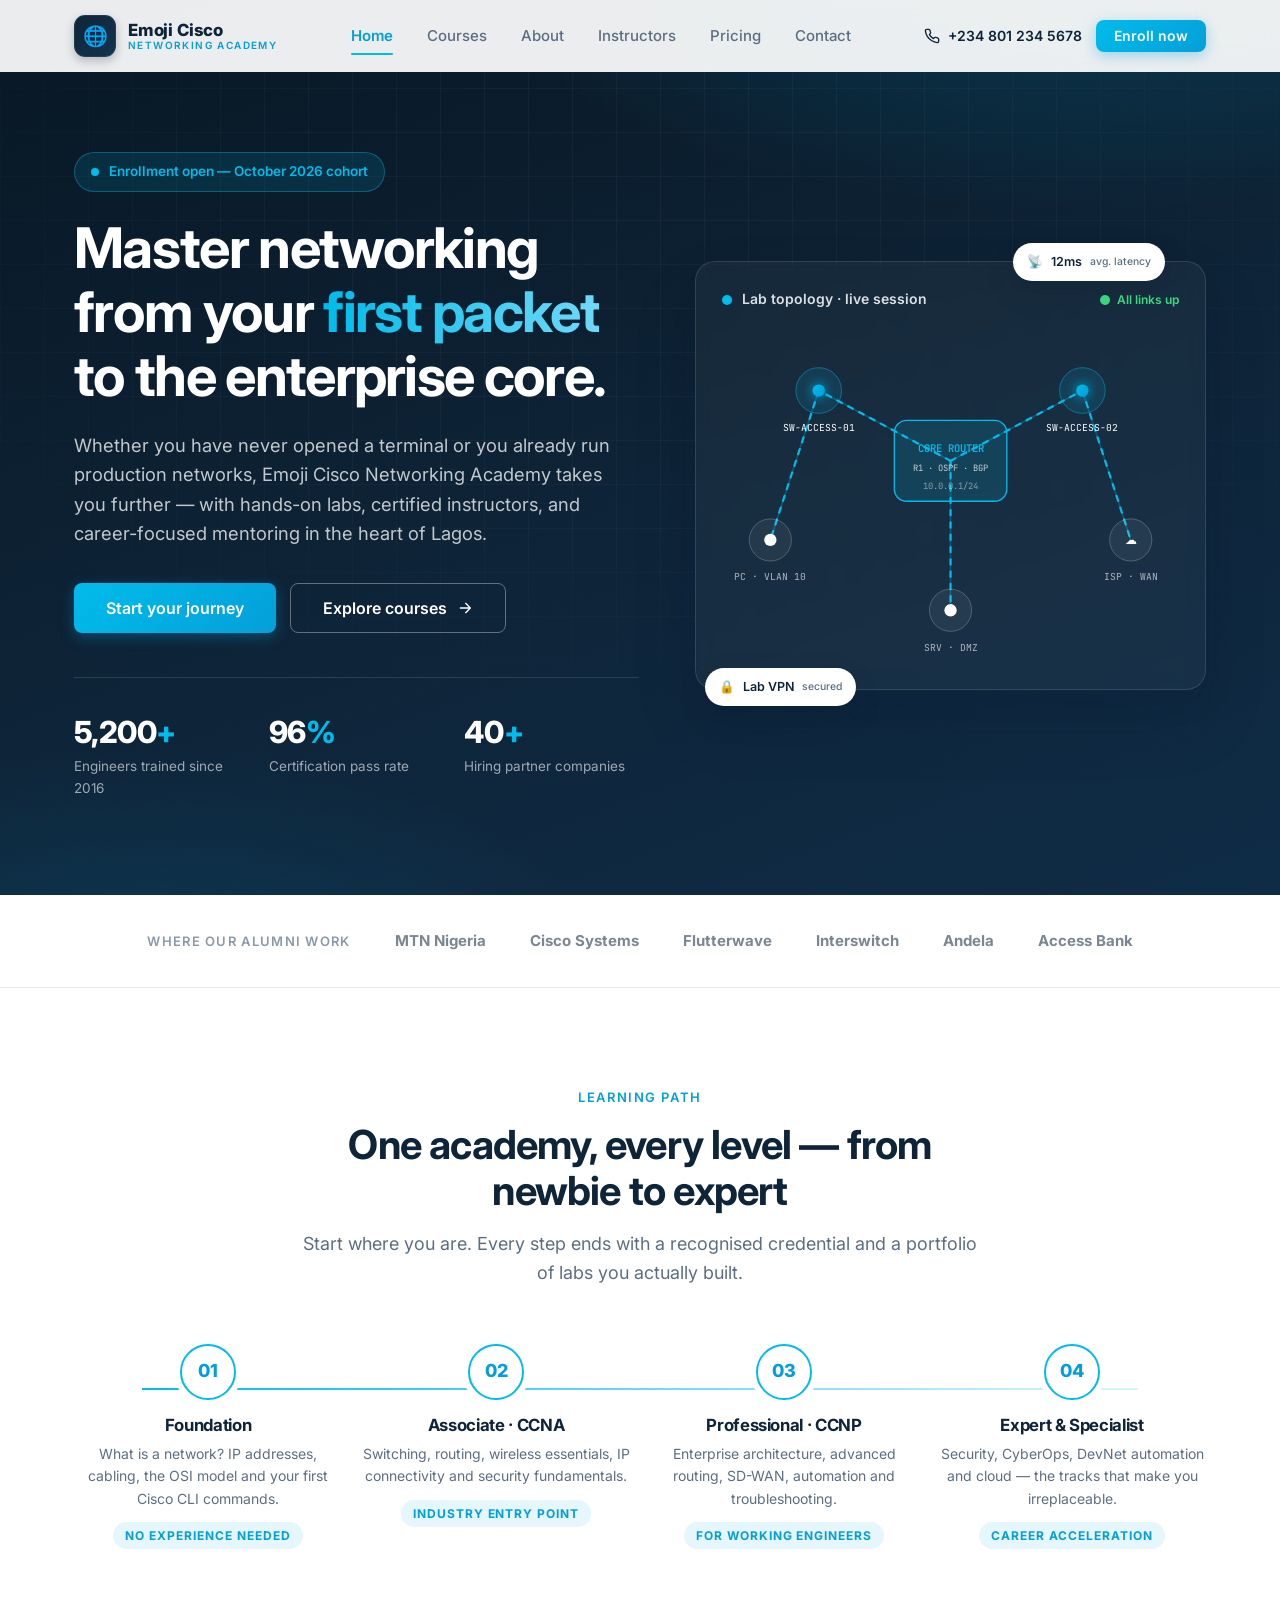
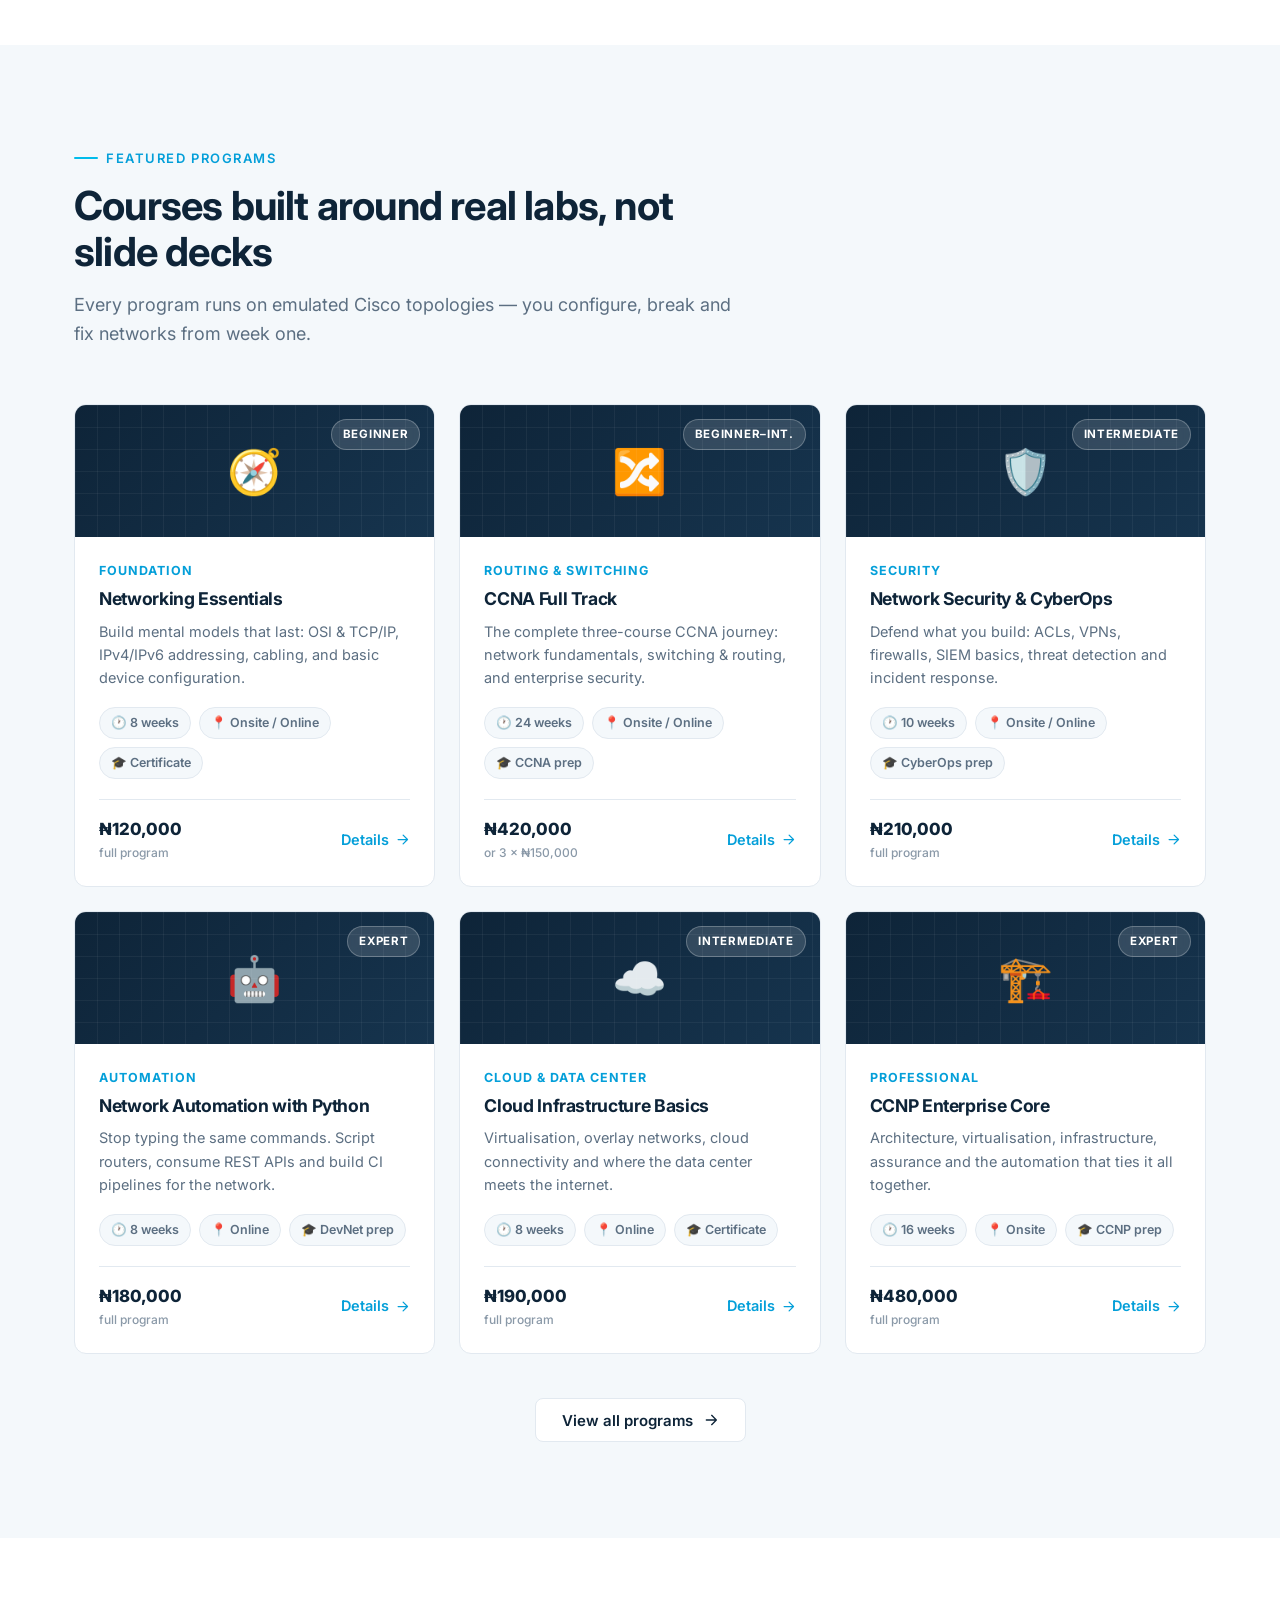
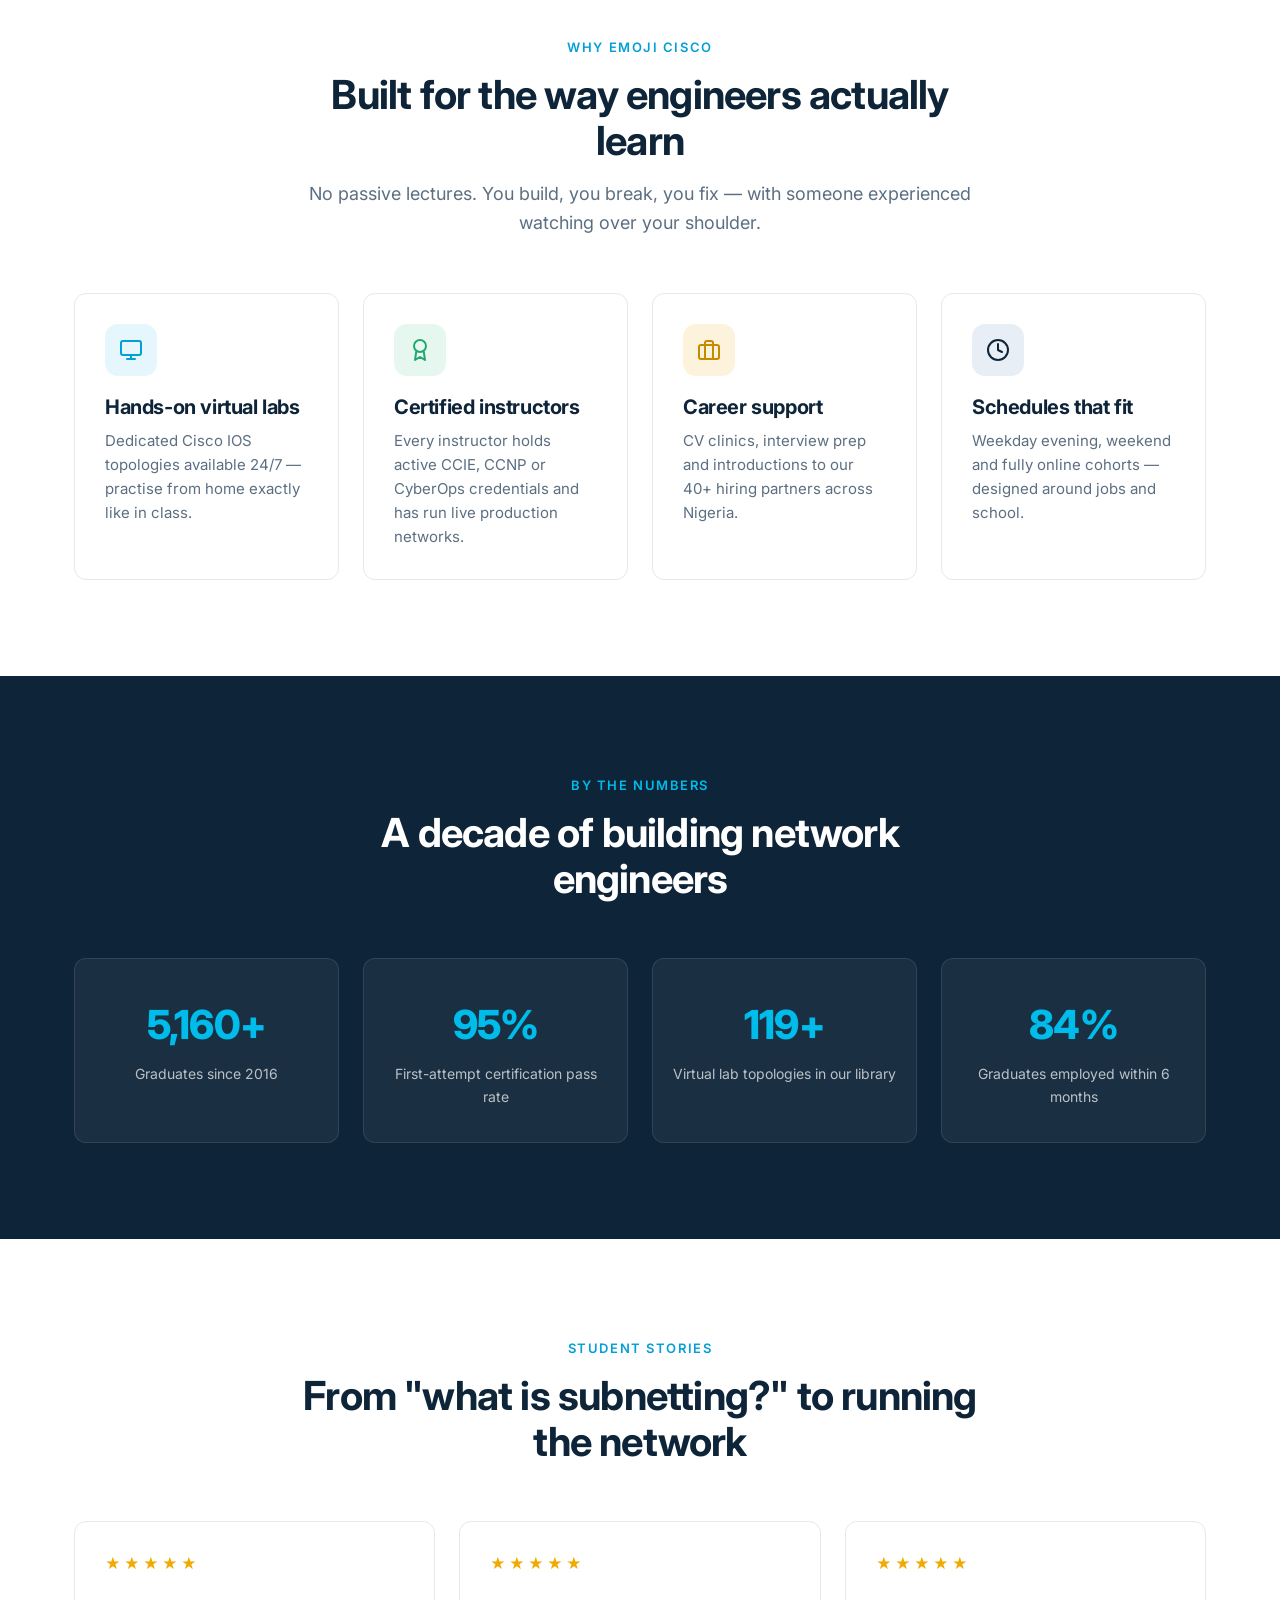
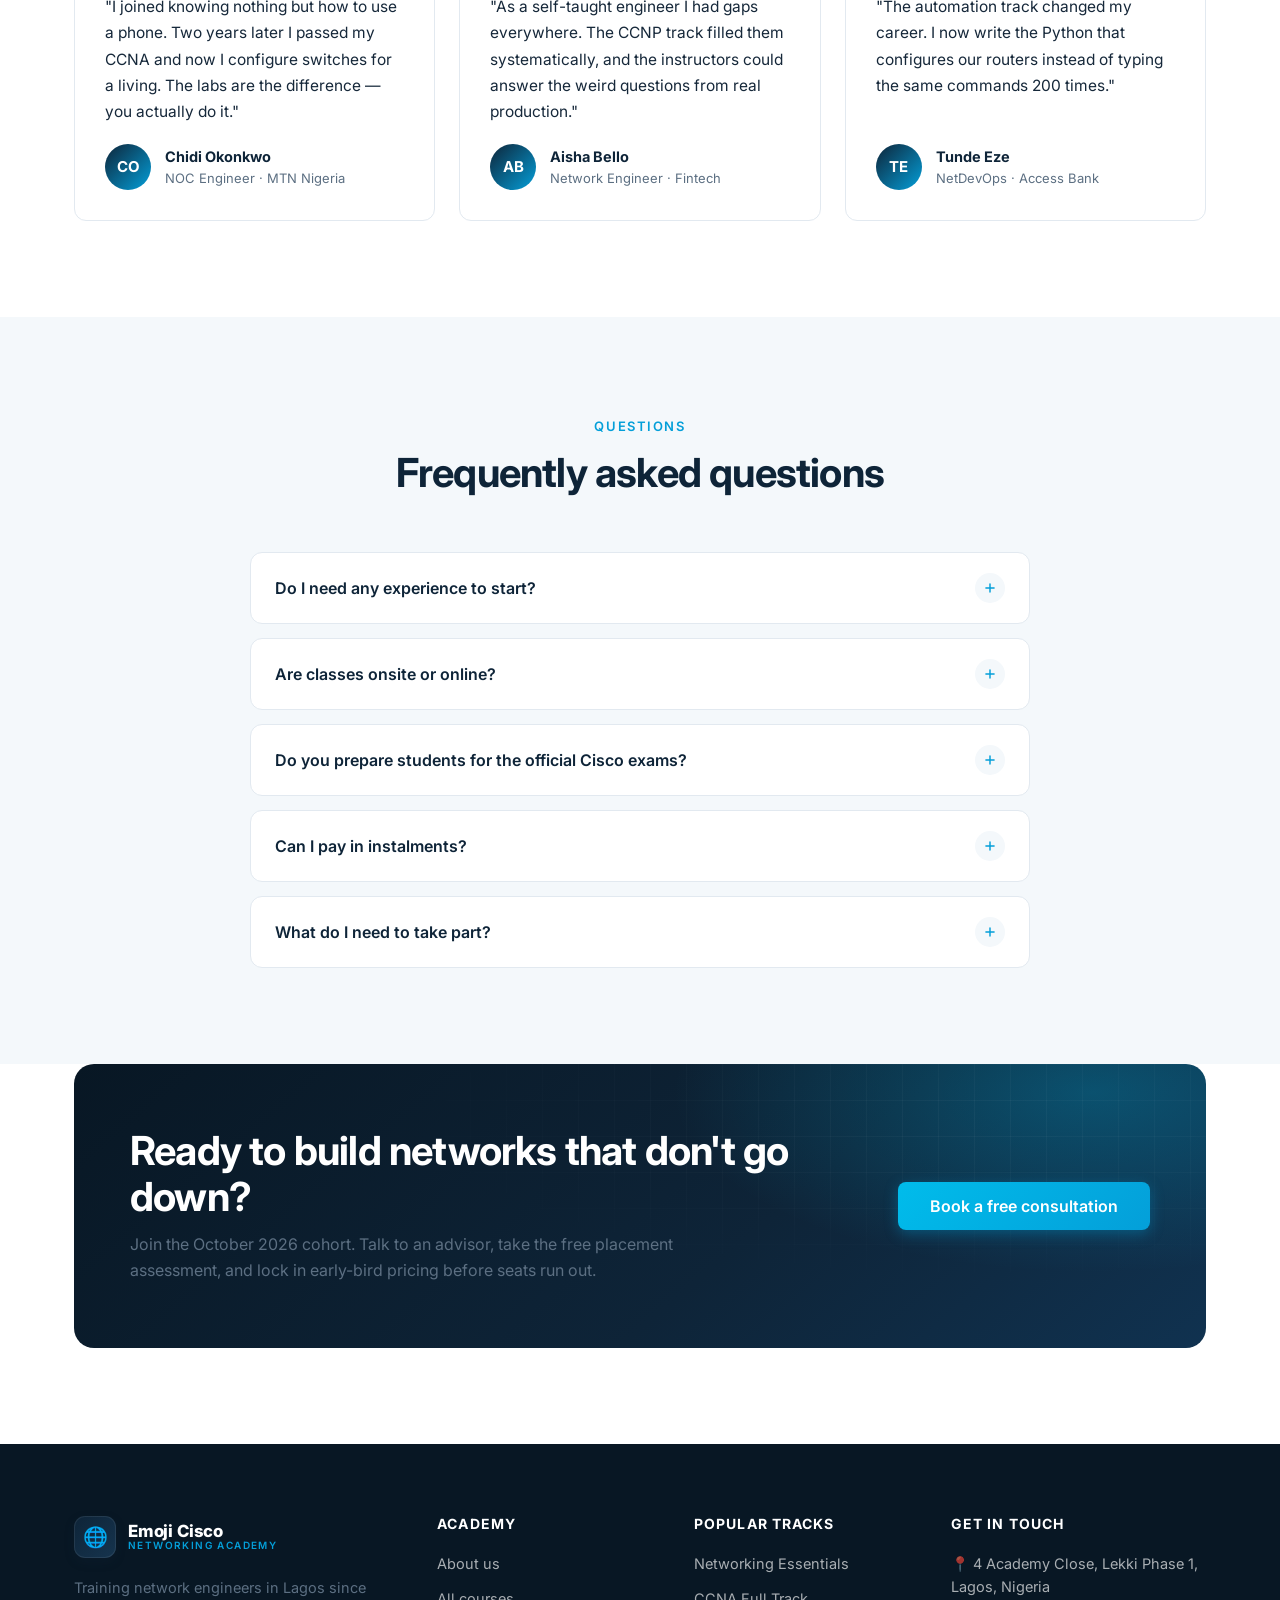
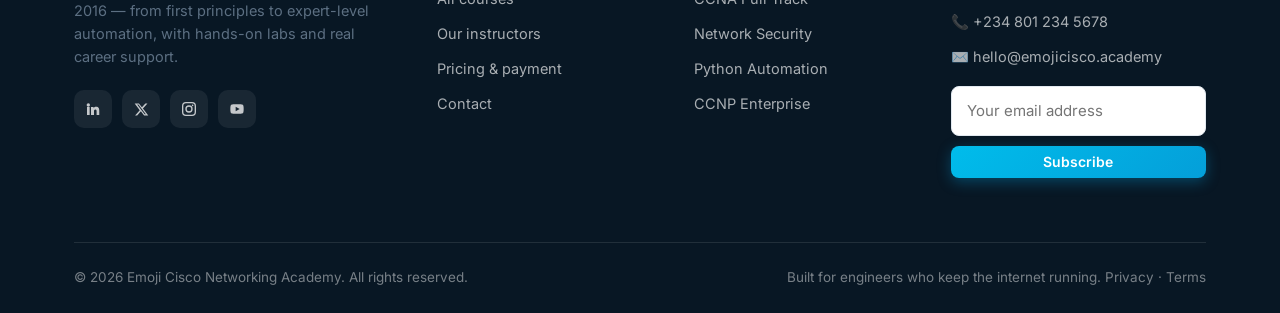
==== index.html @ be3f70d3 "Build Emoji Cisco Networking Academy website Six-page static site (HTML/CSS/vanilla JS, no build ste" ====
<!DOCTYPE html>
<html lang="en">
<head>
  <meta charset="UTF-8" />
  <meta name="viewport" content="width=device-width, initial-scale=1.0" />
  <title>Emoji Cisco Networking Academy — From Your First Packet to the Enterprise Core</title>
  <meta name="description" content="Emoji Cisco Networking Academy in Lagos trains complete beginners and working engineers in networking, security and automation — CCNA, CCNP, CyberOps and network automation with hands-on labs." />
  <link rel="preconnect" href="https://fonts.googleapis.com" />
  <link rel="preconnect" href="https://fonts.gstatic.com" crossorigin />
  <link href="https://fonts.googleapis.com/css2?family=Inter:wght@400;500;600;700;800&family=JetBrains+Mono:wght@500;600&display=swap" rel="stylesheet" />
  <link rel="stylesheet" href="css/styles.css" />
  <link rel="icon" href="data:image/svg+xml,%3Csvg xmlns='http://www.w3.org/2000/svg' viewBox='0 0 100 100'%3E%3Crect width='100' height='100' rx='22' fill='%230e2438'/%3E%3Ctext x='50' y='68' font-size='52' text-anchor='middle'%3E%F0%9F%8C%90%3C/text%3E%3C/svg%3E" />
</head>
<body>
  <a class="skip-link" href="#main">Skip to content</a>

  <!-- ===================== HEADER ===================== -->
  <header class="header">
    <div class="container header__inner">
      <a class="logo" href="index.html" aria-label="Emoji Cisco Networking Academy — home">
        <span class="logo__mark" aria-hidden="true">🌐</span>
        <span class="logo__text">Emoji Cisco <small>Networking Academy</small></span>
      </a>
      <nav class="nav" aria-label="Primary">
        <a class="nav__link" href="index.html">Home</a>
        <a class="nav__link" href="courses.html">Courses</a>
        <a class="nav__link" href="about.html">About</a>
        <a class="nav__link" href="instructors.html">Instructors</a>
        <a class="nav__link" href="pricing.html">Pricing</a>
        <a class="nav__link" href="contact.html">Contact</a>
      </nav>
      <div class="header__actions">
        <a class="header__phone" href="tel:+2348012345678">
          <svg width="16" height="16" viewBox="0 0 24 24" fill="none" stroke="currentColor" stroke-width="2" stroke-linecap="round" stroke-linejoin="round" aria-hidden="true"><path d="M22 16.9v3a2 2 0 01-2.2 2 19.8 19.8 0 01-8.6-3.1 19.5 19.5 0 01-6-6A19.8 19.8 0 012.1 4.2 2 2 0 014.1 2h3a2 2 0 012 1.7c.1 1 .4 2 .7 2.9a2 2 0 01-.5 2.1L8.1 9.9a16 16 0 006 6l1.2-1.2a2 2 0 012.1-.5c.9.3 1.9.6 2.9.7a2 2 0 011.7 2z"/></svg>
          +234 801 234 5678
        </a>
        <a class="btn btn--primary btn--sm" href="contact.html">Enroll now</a>
        <button class="burger" aria-label="Toggle navigation menu" aria-expanded="false">
          <span></span><span></span><span></span>
        </button>
      </div>
    </div>
  </header>
  <nav class="mobile-nav" aria-label="Mobile">
    <a class="nav__link" href="index.html">Home</a>
    <a class="nav__link" href="courses.html">Courses</a>
    <a class="nav__link" href="about.html">About</a>
    <a class="nav__link" href="instructors.html">Instructors</a>
    <a class="nav__link" href="pricing.html">Pricing</a>
    <a class="nav__link" href="contact.html">Contact</a>
    <a class="btn btn--primary btn--block" href="contact.html">Enroll now</a>
  </nav>

  <main id="main">
    <!-- ===================== HERO ===================== -->
    <section class="hero">
      <div class="container hero__grid">
        <div>
          <span class="hero__badge"><span class="pulse" aria-hidden="true"></span> Enrollment open — October 2026 cohort</span>
          <h1>Master networking from your <span class="grad">first packet</span> to the enterprise core.</h1>
          <p class="hero__sub">
            Whether you have never opened a terminal or you already run production networks,
            Emoji Cisco Networking Academy takes you further — with hands-on labs, certified
            instructors, and career-focused mentoring in the heart of Lagos.
          </p>
          <div class="hero__cta">
            <a class="btn btn--primary btn--lg" href="contact.html">Start your journey</a>
            <a class="btn btn--ghost-light btn--lg" href="courses.html">
              Explore courses
              <svg width="16" height="16" viewBox="0 0 24 24" fill="none" stroke="currentColor" stroke-width="2" stroke-linecap="round" stroke-linejoin="round" aria-hidden="true"><path d="M5 12h14M13 5l7 7-7 7"/></svg>
            </a>
          </div>
          <div class="hero__stats">
            <div class="hero__stat">
              <div class="num"><span data-count="5200">0</span><span class="suffix">+</span></div>
              <div class="label">Engineers trained since 2016</div>
            </div>
            <div class="hero__stat">
              <div class="num"><span data-count="96">0</span><span class="suffix">%</span></div>
              <div class="label">Certification pass rate</div>
            </div>
            <div class="hero__stat">
              <div class="num"><span data-count="40">0</span><span class="suffix">+</span></div>
              <div class="label">Hiring partner companies</div>
            </div>
          </div>
        </div>

        <div class="hero__visual">
          <div class="topology-card">
            <div class="topology-card__head">
              <span class="topology-card__title">
                <span class="dot dot--blue" aria-hidden="true"></span> Lab topology · live session
              </span>
              <span class="topology-card__status"><span class="dot dot--green" aria-hidden="true"></span> All links up</span>
            </div>
            <svg viewBox="0 0 520 380" role="img" aria-label="Animated network topology diagram showing a core router connected to two switches, a workstation, a cloud and a server" style="width:100%;height:auto">
              <defs>
                <linearGradient id="nodeGrad" x1="0" y1="0" x2="1" y2="1">
                  <stop offset="0" stop-color="#00bceb"/>
                  <stop offset="1" stop-color="#049fd9"/>
                </linearGradient>
                <filter id="glow" x="-60%" y="-60%" width="220%" height="220%">
                  <feGaussianBlur stdDeviation="6" result="b"/>
                  <feMerge><feMergeNode in="b"/><feMergeNode in="SourceGraphic"/></feMerge>
                </filter>
              </defs>

              <!-- Links -->
              <g stroke-linecap="round">
                <line x1="260" y1="150" x2="110" y2="70" stroke="rgba(0,188,235,0.28)" stroke-width="2"/>
                <line x1="260" y1="150" x2="410" y2="70" stroke="rgba(0,188,235,0.28)" stroke-width="2"/>
                <line x1="110" y1="70" x2="55" y2="240" stroke="rgba(0,188,235,0.28)" stroke-width="2"/>
                <line x1="410" y1="70" x2="465" y2="240" stroke="rgba(0,188,235,0.28)" stroke-width="2"/>
                <line x1="260" y1="150" x2="260" y2="320" stroke="rgba(0,188,235,0.28)" stroke-width="2"/>

                <line class="flow-line" x1="260" y1="150" x2="110" y2="70" stroke="#00bceb" stroke-width="2.5"/>
                <line class="flow-line" x1="260" y1="150" x2="410" y2="70" stroke="#00bceb" stroke-width="2.5"/>
                <line class="flow-line" x1="110" y1="70" x2="55" y2="240" stroke="#00bceb" stroke-width="2.5"/>
                <line class="flow-line" x1="410" y1="70" x2="465" y2="240" stroke="#00bceb" stroke-width="2.5"/>
                <line class="flow-line" x1="260" y1="150" x2="260" y2="320" stroke="#00bceb" stroke-width="2.5"/>
              </g>

              <!-- Nodes -->
              <g font-family="'JetBrains Mono', monospace" font-size="11" fill="#ffffff" text-anchor="middle">
                <!-- SW1 -->
                <circle cx="110" cy="70" r="26" fill="rgba(0,188,235,0.12)" stroke="rgba(0,188,235,0.5)"/>
                <circle cx="110" cy="70" r="7" fill="url(#nodeGrad)" filter="url(#glow)"/>
                <text x="110" y="116">SW-ACCESS-01</text>

                <!-- SW2 -->
                <circle cx="410" cy="70" r="26" fill="rgba(0,188,235,0.12)" stroke="rgba(0,188,235,0.5)"/>
                <circle cx="410" cy="70" r="7" fill="url(#nodeGrad)" filter="url(#glow)"/>
                <text x="410" y="116">SW-ACCESS-02</text>

                <!-- PC -->
                <circle cx="55" cy="240" r="24" fill="rgba(255,255,255,0.06)" stroke="rgba(255,255,255,0.25)"/>
                <circle cx="55" cy="240" r="7" fill="#ffffff"/>
                <text x="55" y="286" fill="rgba(255,255,255,0.65)">PC · VLAN 10</text>

                <!-- Cloud -->
                <circle cx="465" cy="240" r="24" fill="rgba(255,255,255,0.06)" stroke="rgba(255,255,255,0.25)"/>
                <text x="465" y="245" fill="#ffffff" font-size="14">☁</text>
                <text x="465" y="286" fill="rgba(255,255,255,0.65)">ISP · WAN</text>

                <!-- Server -->
                <circle cx="260" cy="320" r="24" fill="rgba(255,255,255,0.06)" stroke="rgba(255,255,255,0.25)"/>
                <circle cx="260" cy="320" r="7" fill="#ffffff"/>
                <text x="260" y="366" fill="rgba(255,255,255,0.65)">SRV · DMZ</text>

                <!-- Core router -->
                <rect x="196" y="104" width="128" height="92" rx="14" fill="rgba(0,188,235,0.14)" stroke="#00bceb" stroke-width="1.5"/>
                <text x="260" y="140" fill="#00bceb" font-size="12" font-weight="600">CORE ROUTER</text>
                <text x="260" y="162" fill="rgba(255,255,255,0.75)" font-size="10">R1 · OSPF · BGP</text>
                <text x="260" y="182" fill="rgba(255,255,255,0.5)" font-size="10">10.0.0.1/24</text>
              </g>
            </svg>
          </div>
          <div class="float-chip float-chip--1"><span aria-hidden="true">📡</span> 12ms <small>avg. latency</small></div>
          <div class="float-chip float-chip--2"><span aria-hidden="true">🔒</span> Lab VPN <small>secured</small></div>
        </div>
      </div>
    </section>

    <!-- ===================== TRUST STRIP ===================== -->
    <div class="trust">
      <div class="container trust__inner">
        <span class="trust__label">Where our alumni work</span>
        <span class="trust__item">MTN Nigeria</span>
        <span class="trust__item">Cisco Systems</span>
        <span class="trust__item">Flutterwave</span>
        <span class="trust__item">Interswitch</span>
        <span class="trust__item">Andela</span>
        <span class="trust__item">Access Bank</span>
      </div>
    </div>

    <!-- ===================== LEARNING PATH ===================== -->
    <section class="section">
      <div class="container">
        <div class="section-head center reveal">
          <span class="eyebrow">Learning path</span>
          <h2>One academy, every level — from newbie to expert</h2>
          <p class="lead">Start where you are. Every step ends with a recognised credential and a portfolio of labs you actually built.</p>
        </div>
        <div class="path">
          <div class="path__step reveal" data-delay="1">
            <div class="path__badge">01</div>
            <h3>Foundation</h3>
            <p>What is a network? IP addresses, cabling, the OSI model and your first Cisco CLI commands.</p>
            <span class="path__tag">No experience needed</span>
          </div>
          <div class="path__step reveal" data-delay="2">
            <div class="path__badge">02</div>
            <h3>Associate · CCNA</h3>
            <p>Switching, routing, wireless essentials, IP connectivity and security fundamentals.</p>
            <span class="path__tag">Industry entry point</span>
          </div>
          <div class="path__step reveal" data-delay="3">
            <div class="path__badge">03</div>
            <h3>Professional · CCNP</h3>
            <p>Enterprise architecture, advanced routing, SD-WAN, automation and troubleshooting.</p>
            <span class="path__tag">For working engineers</span>
          </div>
          <div class="path__step reveal" data-delay="4">
            <div class="path__badge">04</div>
            <h3>Expert &amp; Specialist</h3>
            <p>Security, CyberOps, DevNet automation and cloud — the tracks that make you irreplaceable.</p>
            <span class="path__tag">Career acceleration</span>
          </div>
        </div>
      </div>
    </section>

    <!-- ===================== FEATURED PROGRAMS ===================== -->
    <section class="section section--soft">
      <div class="container">
        <div class="section-head reveal">
          <span class="eyebrow">Featured programs</span>
          <h2>Courses built around real labs, not slide decks</h2>
          <p class="lead">Every program runs on emulated Cisco topologies — you configure, break and fix networks from week one.</p>
        </div>
        <div class="grid grid--3">
          <article class="course-card reveal" data-delay="1">
            <div class="course-card__banner" aria-hidden="true">🧭<span class="course-card__level">Beginner</span></div>
            <div class="course-card__body">
              <span class="course-card__track">Foundation</span>
              <h3>Networking Essentials</h3>
              <p>Build mental models that last: OSI &amp; TCP/IP, IPv4/IPv6 addressing, cabling, and basic device configuration.</p>
              <div class="course-card__meta">
                <span class="chip">🕐 8 weeks</span>
                <span class="chip">📍 Onsite / Online</span>
                <span class="chip">🎓 Certificate</span>
              </div>
              <div class="course-card__foot">
                <span class="course-card__price">₦120,000 <small>full program</small></span>
                <a class="link-arrow" href="courses.html">Details <svg width="15" height="15" viewBox="0 0 24 24" fill="none" stroke="currentColor" stroke-width="2" stroke-linecap="round" stroke-linejoin="round" aria-hidden="true"><path d="M5 12h14M13 5l7 7-7 7"/></svg></a>
              </div>
            </div>
          </article>

          <article class="course-card reveal" data-delay="2">
            <div class="course-card__banner" aria-hidden="true">🔀<span class="course-card__level">Beginner–Int.</span></div>
            <div class="course-card__body">
              <span class="course-card__track">Routing &amp; Switching</span>
              <h3>CCNA Full Track</h3>
              <p>The complete three-course CCNA journey: network fundamentals, switching &amp; routing, and enterprise security.</p>
              <div class="course-card__meta">
                <span class="chip">🕐 24 weeks</span>
                <span class="chip">📍 Onsite / Online</span>
                <span class="chip">🎓 CCNA prep</span>
              </div>
              <div class="course-card__foot">
                <span class="course-card__price">₦420,000 <small>or 3 × ₦150,000</small></span>
                <a class="link-arrow" href="courses.html">Details <svg width="15" height="15" viewBox="0 0 24 24" fill="none" stroke="currentColor" stroke-width="2" stroke-linecap="round" stroke-linejoin="round" aria-hidden="true"><path d="M5 12h14M13 5l7 7-7 7"/></svg></a>
              </div>
            </div>
          </article>

          <article class="course-card reveal" data-delay="3">
            <div class="course-card__banner" aria-hidden="true">🛡️<span class="course-card__level">Intermediate</span></div>
            <div class="course-card__body">
              <span class="course-card__track">Security</span>
              <h3>Network Security &amp; CyberOps</h3>
              <p>Defend what you build: ACLs, VPNs, firewalls, SIEM basics, threat detection and incident response.</p>
              <div class="course-card__meta">
                <span class="chip">🕐 10 weeks</span>
                <span class="chip">📍 Onsite / Online</span>
                <span class="chip">🎓 CyberOps prep</span>
              </div>
              <div class="course-card__foot">
                <span class="course-card__price">₦210,000 <small>full program</small></span>
                <a class="link-arrow" href="courses.html">Details <svg width="15" height="15" viewBox="0 0 24 24" fill="none" stroke="currentColor" stroke-width="2" stroke-linecap="round" stroke-linejoin="round" aria-hidden="true"><path d="M5 12h14M13 5l7 7-7 7"/></svg></a>
              </div>
            </div>
          </article>

          <article class="course-card reveal" data-delay="1">
            <div class="course-card__banner" aria-hidden="true">🤖<span class="course-card__level">Expert</span></div>
            <div class="course-card__body">
              <span class="course-card__track">Automation</span>
              <h3>Network Automation with Python</h3>
              <p>Stop typing the same commands. Script routers, consume REST APIs and build CI pipelines for the network.</p>
              <div class="course-card__meta">
                <span class="chip">🕐 8 weeks</span>
                <span class="chip">📍 Online</span>
                <span class="chip">🎓 DevNet prep</span>
              </div>
              <div class="course-card__foot">
                <span class="course-card__price">₦180,000 <small>full program</small></span>
                <a class="link-arrow" href="courses.html">Details <svg width="15" height="15" viewBox="0 0 24 24" fill="none" stroke="currentColor" stroke-width="2" stroke-linecap="round" stroke-linejoin="round" aria-hidden="true"><path d="M5 12h14M13 5l7 7-7 7"/></svg></a>
              </div>
            </div>
          </article>

          <article class="course-card reveal" data-delay="2">
            <div class="course-card__banner" aria-hidden="true">☁️<span class="course-card__level">Intermediate</span></div>
            <div class="course-card__body">
              <span class="course-card__track">Cloud &amp; Data Center</span>
              <h3>Cloud Infrastructure Basics</h3>
              <p>Virtualisation, overlay networks, cloud connectivity and where the data center meets the internet.</p>
              <div class="course-card__meta">
                <span class="chip">🕐 8 weeks</span>
                <span class="chip">📍 Online</span>
                <span class="chip">🎓 Certificate</span>
              </div>
              <div class="course-card__foot">
                <span class="course-card__price">₦190,000 <small>full program</small></span>
                <a class="link-arrow" href="courses.html">Details <svg width="15" height="15" viewBox="0 0 24 24" fill="none" stroke="currentColor" stroke-width="2" stroke-linecap="round" stroke-linejoin="round" aria-hidden="true"><path d="M5 12h14M13 5l7 7-7 7"/></svg></a>
              </div>
            </div>
          </article>

          <article class="course-card reveal" data-delay="3">
            <div class="course-card__banner" aria-hidden="true">🏗️<span class="course-card__level">Expert</span></div>
            <div class="course-card__body">
              <span class="course-card__track">Professional</span>
              <h3>CCNP Enterprise Core</h3>
              <p>Architecture, virtualisation, infrastructure, assurance and the automation that ties it all together.</p>
              <div class="course-card__meta">
                <span class="chip">🕐 16 weeks</span>
                <span class="chip">📍 Onsite</span>
                <span class="chip">🎓 CCNP prep</span>
              </div>
              <div class="course-card__foot">
                <span class="course-card__price">₦480,000 <small>full program</small></span>
                <a class="link-arrow" href="courses.html">Details <svg width="15" height="15" viewBox="0 0 24 24" fill="none" stroke="currentColor" stroke-width="2" stroke-linecap="round" stroke-linejoin="round" aria-hidden="true"><path d="M5 12h14M13 5l7 7-7 7"/></svg></a>
              </div>
            </div>
          </article>
        </div>
        <div style="text-align:center;margin-top:44px" class="reveal">
          <a class="btn btn--outline" href="courses.html">View all programs
            <svg width="16" height="16" viewBox="0 0 24 24" fill="none" stroke="currentColor" stroke-width="2" stroke-linecap="round" stroke-linejoin="round" aria-hidden="true"><path d="M5 12h14M13 5l7 7-7 7"/></svg>
          </a>
        </div>
      </div>
    </section>

    <!-- ===================== WHY US ===================== -->
    <section class="section">
      <div class="container">
        <div class="section-head center reveal">
          <span class="eyebrow">Why Emoji Cisco</span>
          <h2>Built for the way engineers actually learn</h2>
          <p class="lead">No passive lectures. You build, you break, you fix — with someone experienced watching over your shoulder.</p>
        </div>
        <div class="grid grid--4">
          <div class="card reveal" data-delay="1">
            <div class="card__icon" aria-hidden="true">
              <svg width="24" height="24" viewBox="0 0 24 24" fill="none" stroke="currentColor" stroke-width="2" stroke-linecap="round" stroke-linejoin="round"><rect x="2" y="3" width="20" height="14" rx="2"/><path d="M8 21h8M12 17v4"/></svg>
            </div>
            <h3>Hands-on virtual labs</h3>
            <p>Dedicated Cisco IOS topologies available 24/7 — practise from home exactly like in class.</p>
          </div>
          <div class="card reveal" data-delay="2">
            <div class="card__icon card__icon--green" aria-hidden="true">
              <svg width="24" height="24" viewBox="0 0 24 24" fill="none" stroke="currentColor" stroke-width="2" stroke-linecap="round" stroke-linejoin="round"><circle cx="12" cy="8" r="6"/><path d="M8.2 13.9L7 22l5-3 5 3-1.2-8.1"/></svg>
            </div>
            <h3>Certified instructors</h3>
            <p>Every instructor holds active CCIE, CCNP or CyberOps credentials and has run live production networks.</p>
          </div>
          <div class="card reveal" data-delay="3">
            <div class="card__icon card__icon--amber" aria-hidden="true">
              <svg width="24" height="24" viewBox="0 0 24 24" fill="none" stroke="currentColor" stroke-width="2" stroke-linecap="round" stroke-linejoin="round"><rect x="2" y="7" width="20" height="14" rx="2"/><path d="M16 21V5a2 2 0 00-2-2h-4a2 2 0 00-2 2v16"/></svg>
            </div>
            <h3>Career support</h3>
            <p>CV clinics, interview prep and introductions to our 40+ hiring partners across Nigeria.</p>
          </div>
          <div class="card reveal" data-delay="4">
            <div class="card__icon card__icon--navy" aria-hidden="true">
              <svg width="24" height="24" viewBox="0 0 24 24" fill="none" stroke="currentColor" stroke-width="2" stroke-linecap="round" stroke-linejoin="round"><circle cx="12" cy="12" r="10"/><path d="M12 6v6l4 2"/></svg>
            </div>
            <h3>Schedules that fit</h3>
            <p>Weekday evening, weekend and fully online cohorts — designed around jobs and school.</p>
          </div>
        </div>
      </div>
    </section>

    <!-- ===================== STATS BAND ===================== -->
    <section class="section section--navy">
      <div class="container">
        <div class="section-head center reveal">
          <span class="eyebrow" style="color:var(--cisco-blue)">By the numbers</span>
          <h2 style="color:#fff">A decade of building network engineers</h2>
        </div>
        <div class="stats-band">
          <div class="stat-box reveal" data-delay="1">
            <div class="num"><span data-count="5200">0</span>+</div>
            <div class="label">Graduates since 2016</div>
          </div>
          <div class="stat-box reveal" data-delay="2">
            <div class="num"><span data-count="96">0</span>%</div>
            <div class="label">First-attempt certification pass rate</div>
          </div>
          <div class="stat-box reveal" data-delay="3">
            <div class="num"><span data-count="120">0</span>+</div>
            <div class="label">Virtual lab topologies in our library</div>
          </div>
          <div class="stat-box reveal" data-delay="4">
            <div class="num"><span data-count="85">0</span>%</div>
            <div class="label">Graduates employed within 6 months</div>
          </div>
        </div>
      </div>
    </section>

    <!-- ===================== TESTIMONIALS ===================== -->
    <section class="section">
      <div class="container">
        <div class="section-head center reveal">
          <span class="eyebrow">Student stories</span>
          <h2>From "what is subnetting?" to running the network</h2>
        </div>
        <div class="grid grid--3">
          <div class="quote-card reveal" data-delay="1">
            <div class="quote-card__stars" aria-label="5 out of 5 stars">★★★★★</div>
            <blockquote>"I joined knowing nothing but how to use a phone. Two years later I passed my CCNA and now I configure switches for a living. The labs are the difference — you actually do it."</blockquote>
            <div class="quote-card__person">
              <span class="avatar" aria-hidden="true">CO</span>
              <div><div class="name">Chidi Okonkwo</div><div class="role">NOC Engineer · MTN Nigeria</div></div>
            </div>
          </div>
          <div class="quote-card reveal" data-delay="2">
            <div class="quote-card__stars" aria-label="5 out of 5 stars">★★★★★</div>
            <blockquote>"As a self-taught engineer I had gaps everywhere. The CCNP track filled them systematically, and the instructors could answer the weird questions from real production."</blockquote>
            <div class="quote-card__person">
              <span class="avatar" aria-hidden="true">AB</span>
              <div><div class="name">Aisha Bello</div><div class="role">Network Engineer · Fintech</div></div>
            </div>
          </div>
          <div class="quote-card reveal" data-delay="3">
            <div class="quote-card__stars" aria-label="5 out of 5 stars">★★★★★</div>
            <blockquote>"The automation track changed my career. I now write the Python that configures our routers instead of typing the same commands 200 times."</blockquote>
            <div class="quote-card__person">
              <span class="avatar" aria-hidden="true">TE</span>
              <div><div class="name">Tunde Eze</div><div class="role">NetDevOps · Access Bank</div></div>
            </div>
          </div>
        </div>
      </div>
    </section>

    <!-- ===================== FAQ ===================== -->
    <section class="section section--soft">
      <div class="container">
        <div class="section-head center reveal">
          <span class="eyebrow">Questions</span>
          <h2>Frequently asked questions</h2>
        </div>
        <div class="faq">
          <div class="faq__item reveal">
            <button class="faq__q" aria-expanded="false">
              Do I need any experience to start?
              <span class="faq__icon" aria-hidden="true"><svg width="14" height="14" viewBox="0 0 24 24" fill="none" stroke="currentColor" stroke-width="2.5" stroke-linecap="round"><path d="M12 5v14M5 12h14"/></svg></span>
            </button>
            <div class="faq__a"><p>No. Our Foundation track assumes zero background and starts with what a network actually is. If you already work in IT or networking, our placement interview will fast-track you into the right level so you never pay for lessons you already know.</p></div>
          </div>
          <div class="faq__item reveal">
            <button class="faq__q" aria-expanded="false">
              Are classes onsite or online?
              <span class="faq__icon" aria-hidden="true"><svg width="14" height="14" viewBox="0 0 24 24" fill="none" stroke="currentColor" stroke-width="2.5" stroke-linecap="round"><path d="M12 5v14M5 12h14"/></svg></span>
            </button>
            <div class="faq__a"><p>Both. Onsite cohorts run at our Lagos campus with full lab access, while online cohorts are live and instructor-led with remote lab environments. You can switch formats between modules at no extra cost.</p></div>
          </div>
          <div class="faq__item reveal">
            <button class="faq__q" aria-expanded="false">
              Do you prepare students for the official Cisco exams?
              <span class="faq__icon" aria-hidden="true"><svg width="14" height="14" viewBox="0 0 24 24" fill="none" stroke="currentColor" stroke-width="2.5" stroke-linecap="round"><path d="M12 5v14M5 12h14"/></svg></span>
            </button>
            <div class="faq__a"><p>Yes. Our CCNA, CCNP and CyberOps tracks are mapped to the current Cisco certification blueprints and include exam vouchers, practice exams and a guaranteed re-sit support session for anyone who misses the pass mark.</p></div>
          </div>
          <div class="faq__item reveal">
            <button class="faq__q" aria-expanded="false">
              Can I pay in instalments?
              <span class="faq__icon" aria-hidden="true"><svg width="14" height="14" viewBox="0 0 24 24" fill="none" stroke="currentColor" stroke-width="2.5" stroke-linecap="round"><path d="M12 5v14M5 12h14"/></svg></span>
            </button>
            <div class="faq__a"><p>Every program can be split into three monthly payments, and we reserve a limited number of partial scholarships each cohort for students, career changers and unemployed applicants. Ask us about current openings.</p></div>
          </div>
          <div class="faq__item reveal">
            <button class="faq__q" aria-expanded="false">
              What do I need to take part?
              <span class="faq__icon" aria-hidden="true"><svg width="14" height="14" viewBox="0 0 24 24" fill="none" stroke="currentColor" stroke-width="2.5" stroke-linecap="round"><path d="M12 5v14M5 12h14"/></svg></span>
            </button>
            <div class="faq__a"><p>A laptop with at least 8 GB RAM and a stable internet connection. Everything else — lab emulators, courseware, cloud access and software — is provided by the academy for the duration of your program.</p></div>
          </div>
        </div>
      </div>
    </section>

    <!-- ===================== CTA BAND ===================== -->
    <section class="section" style="padding-top:0">
      <div class="container">
        <div class="cta-band reveal">
          <div>
            <h2 style="color:#fff">Ready to build networks that don't go down?</h2>
            <p>Join the October 2026 cohort. Talk to an advisor, take the free placement assessment, and lock in early-bird pricing before seats run out.</p>
          </div>
          <a class="btn btn--primary btn--lg" href="contact.html">Book a free consultation</a>
        </div>
      </div>
    </section>
  </main>

  <!-- ===================== FOOTER ===================== -->
  <footer class="footer">
    <div class="container">
      <div class="footer__grid">
        <div>
          <a class="logo" href="index.html">
            <span class="logo__mark" aria-hidden="true">🌐</span>
            <span class="logo__text" style="color:#fff">Emoji Cisco <small>Networking Academy</small></span>
          </a>
          <p class="footer__about">Training network engineers in Lagos since 2016 — from first principles to expert-level automation, with hands-on labs and real career support.</p>
          <div class="social-row">
            <a href="#" aria-label="LinkedIn"><svg width="16" height="16" viewBox="0 0 24 24" fill="currentColor" aria-hidden="true"><path d="M4.98 3.5a2.5 2.5 0 11-.02 5 2.5 2.5 0 01.02-5zM3 9h4v12H3zM9 9h3.8v1.7h.05c.53-1 1.83-2.05 3.77-2.05 4.03 0 4.78 2.65 4.78 6.1V21h-4v-5.4c0-1.3-.02-2.96-1.8-2.96-1.8 0-2.07 1.4-2.07 2.87V21H9z"/></svg></a>
            <a href="#" aria-label="X (Twitter)"><svg width="15" height="15" viewBox="0 0 24 24" fill="currentColor" aria-hidden="true"><path d="M18.24 2.25h3.31l-7.23 8.26 8.5 11.24h-6.64l-5.2-6.8-5.95 6.8H1.72l7.5-8.57L1.03 2.25h6.8l4.83 6.32 5.58-6.32zm-1.17 17.52h1.83L7.01 4.13H5.05z"/></svg></a>
            <a href="#" aria-label="Instagram"><svg width="16" height="16" viewBox="0 0 24 24" fill="none" stroke="currentColor" stroke-width="2" stroke-linecap="round" aria-hidden="true"><rect x="2.5" y="2.5" width="19" height="19" rx="5"/><circle cx="12" cy="12" r="4.5"/><circle cx="17.4" cy="6.6" r="1.2" fill="currentColor" stroke="none"/></svg></a>
            <a href="#" aria-label="YouTube"><svg width="16" height="16" viewBox="0 0 24 24" fill="currentColor" aria-hidden="true"><path d="M21.6 7.2a2.5 2.5 0 00-1.76-1.77C18.25 5 12 5 12 5s-6.25 0-7.84.43A2.5 2.5 0 002.4 7.2 26.6 26.6 0 002 12a26.6 26.6 0 00.4 4.8 2.5 2.5 0 001.76 1.77C5.75 19 12 19 12 19s6.25 0 7.84-.43a2.5 2.5 0 001.76-1.77A26.6 26.6 0 0022 12a26.6 26.6 0 00-.4-4.8zM10 15.5v-7l6 3.5-6 3.5z"/></svg></a>
          </div>
        </div>
        <div>
          <h4>Academy</h4>
          <nav class="footer__links" aria-label="Footer academy links">
            <a href="about.html">About us</a>
            <a href="courses.html">All courses</a>
            <a href="instructors.html">Our instructors</a>
            <a href="pricing.html">Pricing &amp; payment</a>
            <a href="contact.html">Contact</a>
          </nav>
        </div>
        <div>
          <h4>Popular tracks</h4>
          <nav class="footer__links" aria-label="Footer course links">
            <a href="courses.html">Networking Essentials</a>
            <a href="courses.html">CCNA Full Track</a>
            <a href="courses.html">Network Security</a>
            <a href="courses.html">Python Automation</a>
            <a href="courses.html">CCNP Enterprise</a>
          </nav>
        </div>
        <div>
          <h4>Get in touch</h4>
          <div class="footer__contact">
            <span>📍 4 Academy Close, Lekki Phase 1,<br/>Lagos, Nigeria</span>
            <a href="tel:+2348012345678">📞 +234 801 234 5678</a>
            <a href="mailto:hello@emojicisco.academy">✉️ hello@emojicisco.academy</a>
            <form class="newsletter-form" style="margin-top:6px">
              <label for="nl-email" style="display:none">Email address</label>
              <input id="nl-email" type="email" class="form-control" placeholder="Your email address" />
              <button class="btn btn--primary btn--sm btn--block" type="submit" style="margin-top:10px">Subscribe</button>
              <p class="newsletter-msg" style="font-size:12.5px;margin-top:8px;color:var(--cisco-blue)"></p>
            </form>
          </div>
        </div>
      </div>
      <div class="footer__bottom">
        <span>© <span data-year>2026</span> Emoji Cisco Networking Academy. All rights reserved.</span>
        <span>Built for engineers who keep the internet running. <a href="#">Privacy</a> · <a href="#">Terms</a></span>
      </div>
    </div>
  </footer>

  <button class="to-top" aria-label="Back to top">
    <svg width="18" height="18" viewBox="0 0 24 24" fill="none" stroke="currentColor" stroke-width="2" stroke-linecap="round" stroke-linejoin="round" aria-hidden="true"><path d="M12 19V5M5 12l7-7 7 7"/></svg>
  </button>

  <script src="js/main.js"></script>
</body>
</html>
---- css/styles.css ----
/* ============================================================
   Emoji Cisco Networking Academy — Core Stylesheet
   Clean, professional Cisco-inspired design system
   ============================================================ */

/* ---------- Design Tokens ---------- */
:root {
  --cisco-blue: #00bceb;
  --cisco-blue-dark: #049fd9;
  --cisco-blue-soft: #e5f6fd;

  --navy: #0e2438;
  --navy-deep: #081724;
  --navy-800: #16344e;

  --ink: #16283a;
  --muted: #5c6f82;
  --muted-light: #8a99a8;

  --line: #e2e9f0;
  --bg-soft: #f4f8fb;
  --white: #ffffff;

  --green: #1faa6d;
  --green-soft: #e6f7f0;
  --amber: #f2a900;
  --amber-soft: #fdf3dc;

  --radius-sm: 8px;
  --radius-md: 12px;
  --radius-lg: 20px;

  --shadow-sm: 0 1px 2px rgba(14, 36, 56, 0.06), 0 2px 8px rgba(14, 36, 56, 0.06);
  --shadow-md: 0 4px 12px rgba(14, 36, 56, 0.08), 0 12px 32px rgba(14, 36, 56, 0.10);
  --shadow-lg: 0 12px 28px rgba(14, 36, 56, 0.12), 0 32px 64px rgba(14, 36, 56, 0.14);

  --font-sans: "Inter", -apple-system, BlinkMacSystemFont, "Segoe UI", Roboto, Helvetica, Arial, sans-serif;
  --font-mono: "JetBrains Mono", "SFMono-Regular", Consolas, "Liberation Mono", monospace;

  --container: 1180px;
  --header-h: 72px;
}

/* ---------- Reset ---------- */
*,
*::before,
*::after {
  box-sizing: border-box;
  margin: 0;
  padding: 0;
}

html {
  scroll-behavior: smooth;
  -webkit-text-size-adjust: 100%;
}

body {
  font-family: var(--font-sans);
  font-size: 16px;
  line-height: 1.6;
  color: var(--ink);
  background: var(--white);
  -webkit-font-smoothing: antialiased;
  text-rendering: optimizeLegibility;
}

img,
svg {
  display: block;
  max-width: 100%;
}

a {
  color: inherit;
  text-decoration: none;
}

ul,
ol {
  list-style: none;
}

button {
  font: inherit;
  cursor: pointer;
  border: none;
  background: none;
  color: inherit;
}

input,
select,
textarea {
  font: inherit;
  color: inherit;
}

/* ---------- Utility ---------- */
.container {
  width: 100%;
  max-width: var(--container);
  margin-inline: auto;
  padding-inline: 24px;
}

.section {
  padding: 96px 0;
}

.section--soft {
  background: var(--bg-soft);
}

.section--navy {
  background: var(--navy);
  color: var(--white);
}

.section-head {
  max-width: 680px;
  margin-bottom: 56px;
}

.section-head.center {
  margin-inline: auto;
  text-align: center;
}

.eyebrow {
  display: inline-flex;
  align-items: center;
  gap: 8px;
  font-size: 13px;
  font-weight: 600;
  letter-spacing: 0.12em;
  text-transform: uppercase;
  color: var(--cisco-blue-dark);
  margin-bottom: 14px;
}

.eyebrow::before {
  content: "";
  width: 24px;
  height: 2px;
  background: var(--cisco-blue);
  border-radius: 2px;
}

.section-head.center .eyebrow::before {
  display: none;
}

h1,
h2,
h3,
h4 {
  line-height: 1.15;
  letter-spacing: -0.02em;
  font-weight: 700;
  color: var(--navy);
}

.section--navy h1,
.section--navy h2,
.section--navy h3,
.section--navy h4 {
  color: var(--white);
}

h2 {
  font-size: clamp(1.75rem, 3.2vw, 2.5rem);
}

h3 {
  font-size: 1.25rem;
}

p {
  color: var(--muted);
}

.section--navy p {
  color: rgba(255, 255, 255, 0.72);
}

.lead {
  font-size: 1.125rem;
  margin-top: 16px;
}

/* ---------- Buttons ---------- */
.btn {
  display: inline-flex;
  align-items: center;
  justify-content: center;
  gap: 10px;
  padding: 13px 26px;
  border-radius: var(--radius-sm);
  font-weight: 600;
  font-size: 15px;
  line-height: 1;
  white-space: nowrap;
  transition: transform 0.15s ease, box-shadow 0.15s ease, background 0.15s ease, border-color 0.15s ease, color 0.15s ease;
}

.btn:active {
  transform: translateY(1px);
}

.btn--primary {
  background: linear-gradient(135deg, var(--cisco-blue), var(--cisco-blue-dark));
  color: var(--white);
  box-shadow: 0 4px 14px rgba(4, 159, 217, 0.35);
}

.btn--primary:hover {
  box-shadow: 0 6px 22px rgba(4, 159, 217, 0.45);
  transform: translateY(-2px);
}

.btn--outline {
  border: 1.5px solid var(--line);
  color: var(--navy);
  background: var(--white);
}

.btn--outline:hover {
  border-color: var(--cisco-blue);
  color: var(--cisco-blue-dark);
}

.btn--ghost-light {
  border: 1.5px solid rgba(255, 255, 255, 0.35);
  color: var(--white);
}

.btn--ghost-light:hover {
  background: rgba(255, 255, 255, 0.1);
  border-color: var(--white);
}

.btn--lg {
  padding: 16px 32px;
  font-size: 16px;
}

.btn--block {
  width: 100%;
}

.btn--sm {
  padding: 9px 18px;
  font-size: 14px;
}

/* ---------- Header ---------- */
.header {
  position: fixed;
  top: 0;
  left: 0;
  right: 0;
  z-index: 100;
  height: var(--header-h);
  background: rgba(255, 255, 255, 0.92);
  backdrop-filter: blur(12px);
  -webkit-backdrop-filter: blur(12px);
  border-bottom: 1px solid transparent;
  transition: box-shadow 0.25s ease, border-color 0.25s ease;
}

.header--scrolled {
  border-bottom-color: var(--line);
  box-shadow: 0 2px 16px rgba(14, 36, 56, 0.06);
}

.header__inner {
  height: var(--header-h);
  display: flex;
  align-items: center;
  justify-content: space-between;
  gap: 24px;
}

/* Logo */
.logo {
  display: flex;
  align-items: center;
  gap: 12px;
  font-weight: 800;
  font-size: 1.05rem;
  letter-spacing: -0.01em;
  color: var(--navy);
}

.logo__mark {
  width: 42px;
  height: 42px;
  border-radius: 11px;
  background: linear-gradient(135deg, var(--navy), var(--navy-800));
  display: grid;
  place-items: center;
  font-size: 20px;
  box-shadow: inset 0 0 0 1px rgba(255, 255, 255, 0.08), 0 4px 10px rgba(14, 36, 56, 0.25);
}

.logo__text { display: flex; flex-direction: column; line-height: 1.1; }
.logo__text small {
  font-size: 10px;
  font-weight: 600;
  letter-spacing: 0.14em;
  text-transform: uppercase;
  color: var(--cisco-blue-dark);
}

/* Nav */
.nav {
  display: flex;
  align-items: center;
  gap: 6px;
}

.nav__link {
  position: relative;
  padding: 9px 14px;
  border-radius: var(--radius-sm);
  font-size: 15px;
  font-weight: 500;
  color: var(--muted);
  transition: color 0.15s ease, background 0.15s ease;
}

.nav__link:hover {
  color: var(--navy);
  background: var(--bg-soft);
}

.nav__link.active {
  color: var(--cisco-blue-dark);
  font-weight: 600;
}

.nav__link.active::after {
  content: "";
  position: absolute;
  left: 14px;
  right: 14px;
  bottom: 2px;
  height: 2px;
  border-radius: 2px;
  background: var(--cisco-blue);
}

.header__actions {
  display: flex;
  align-items: center;
  gap: 14px;
}

.header__phone {
  display: flex;
  align-items: center;
  gap: 8px;
  font-weight: 600;
  font-size: 14px;
  color: var(--navy);
}

.header__phone:hover { color: var(--cisco-blue-dark); }

/* Mobile menu */
.burger {
  display: none;
  width: 42px;
  height: 42px;
  border-radius: var(--radius-sm);
  border: 1.5px solid var(--line);
  position: relative;
}

.burger span {
  position: absolute;
  left: 11px;
  right: 11px;
  height: 2px;
  background: var(--navy);
  border-radius: 2px;
  transition: transform 0.25s ease, opacity 0.2s ease, top 0.25s ease;
}

.burger span:nth-child(1) { top: 14px; }
.burger span:nth-child(2) { top: 20px; }
.burger span:nth-child(3) { top: 26px; }

.burger.open span:nth-child(1) { top: 20px; transform: rotate(45deg); }
.burger.open span:nth-child(2) { opacity: 0; }
.burger.open span:nth-child(3) { top: 20px; transform: rotate(-45deg); }

.mobile-nav {
  position: fixed;
  top: var(--header-h);
  left: 0;
  right: 0;
  z-index: 99;
  background: var(--white);
  border-bottom: 1px solid var(--line);
  box-shadow: var(--shadow-md);
  padding: 16px 24px 24px;
  display: none;
  flex-direction: column;
  gap: 4px;
  transform: translateY(-8px);
  opacity: 0;
  pointer-events: none;
  transition: transform 0.25s ease, opacity 0.25s ease;
}

.mobile-nav.open {
  transform: translateY(0);
  opacity: 1;
  pointer-events: auto;
}

.mobile-nav .nav__link {
  padding: 13px 12px;
  font-size: 16px;
}

.mobile-nav .btn {
  margin-top: 12px;
}

/* ---------- Hero ---------- */
.hero {
  position: relative;
  padding: calc(var(--header-h) + 80px) 0 96px;
  background:
    radial-gradient(1100px 500px at 85% -10%, rgba(0, 188, 235, 0.22), transparent 60%),
    radial-gradient(800px 400px at 10% 110%, rgba(0, 188, 235, 0.12), transparent 60%),
    linear-gradient(160deg, var(--navy-deep) 0%, var(--navy) 55%, #0f2c46 100%);
  color: var(--white);
  overflow: hidden;
}

.hero::before {
  content: "";
  position: absolute;
  inset: 0;
  background-image:
    linear-gradient(rgba(255, 255, 255, 0.035) 1px, transparent 1px),
    linear-gradient(90deg, rgba(255, 255, 255, 0.035) 1px, transparent 1px);
  background-size: 44px 44px;
  mask-image: radial-gradient(ellipse 90% 70% at 50% 30%, black 30%, transparent 75%);
  -webkit-mask-image: radial-gradient(ellipse 90% 70% at 50% 30%, black 30%, transparent 75%);
}

.hero__grid {
  position: relative;
  display: grid;
  grid-template-columns: 1.05fr 0.95fr;
  gap: 56px;
  align-items: center;
}

.hero__badge {
  display: inline-flex;
  align-items: center;
  gap: 10px;
  padding: 8px 16px;
  border-radius: 999px;
  background: rgba(0, 188, 235, 0.12);
  border: 1px solid rgba(0, 188, 235, 0.35);
  color: var(--cisco-blue);
  font-size: 13.5px;
  font-weight: 600;
  margin-bottom: 24px;
}

.hero__badge .pulse {
  width: 8px;
  height: 8px;
  border-radius: 50%;
  background: var(--cisco-blue);
  box-shadow: 0 0 0 0 rgba(0, 188, 235, 0.6);
  animation: pulse 2s infinite;
}

@keyframes pulse {
  0% { box-shadow: 0 0 0 0 rgba(0, 188, 235, 0.55); }
  70% { box-shadow: 0 0 0 10px rgba(0, 188, 235, 0); }
  100% { box-shadow: 0 0 0 0 rgba(0, 188, 235, 0); }
}

.hero h1 {
  color: var(--white);
  font-size: clamp(2.25rem, 4.6vw, 3.5rem);
  letter-spacing: -0.03em;
  margin-bottom: 22px;
}

.hero h1 .grad {
  background: linear-gradient(90deg, var(--cisco-blue), #6fd9f7);
  -webkit-background-clip: text;
  background-clip: text;
  -webkit-text-fill-color: transparent;
}

.hero__sub {
  font-size: 1.15rem;
  color: rgba(255, 255, 255, 0.75);
  max-width: 540px;
  margin-bottom: 34px;
}

.hero__cta {
  display: flex;
  flex-wrap: wrap;
  gap: 14px;
  margin-bottom: 44px;
}

.hero__stats {
  display: grid;
  grid-template-columns: repeat(3, 1fr);
  gap: 20px;
  border-top: 1px solid rgba(255, 255, 255, 0.12);
  padding-top: 30px;
}

.hero__stat .num {
  font-size: 1.9rem;
  font-weight: 800;
  letter-spacing: -0.02em;
  color: var(--white);
}

.hero__stat .num .suffix { color: var(--cisco-blue); }

.hero__stat .label {
  font-size: 13.5px;
  color: rgba(255, 255, 255, 0.6);
}

/* Hero network visual */
.hero__visual {
  position: relative;
}

.topology-card {
  background: rgba(255, 255, 255, 0.04);
  border: 1px solid rgba(255, 255, 255, 0.12);
  border-radius: var(--radius-lg);
  padding: 26px;
  backdrop-filter: blur(8px);
  -webkit-backdrop-filter: blur(8px);
  box-shadow: var(--shadow-lg);
}

.topology-card__head {
  display: flex;
  align-items: center;
  justify-content: space-between;
  margin-bottom: 18px;
}

.topology-card__title {
  display: flex;
  align-items: center;
  gap: 10px;
  font-size: 14px;
  font-weight: 600;
  color: rgba(255, 255, 255, 0.85);
}

.dot {
  width: 10px;
  height: 10px;
  border-radius: 50%;
}

.dot--green { background: #3ddc84; }
.dot--amber { background: var(--amber); }
.dot--blue { background: var(--cisco-blue); }

.topology-card__status {
  font-size: 12px;
  font-weight: 600;
  color: #3ddc84;
  display: flex;
  align-items: center;
  gap: 7px;
}

/* Animated packet flow on links */
.flow-line {
  stroke-dasharray: 6 8;
  animation: flow 1.6s linear infinite;
}

@keyframes flow {
  to { stroke-dashoffset: -28; }
}

/* Floating chips over visual */
.float-chip {
  position: absolute;
  display: flex;
  align-items: center;
  gap: 8px;
  background: var(--white);
  color: var(--navy);
  font-size: 12.5px;
  font-weight: 600;
  padding: 9px 14px;
  border-radius: 999px;
  box-shadow: var(--shadow-md);
  animation: floaty 5s ease-in-out infinite;
}

.float-chip small { color: var(--muted); font-weight: 500; }

.float-chip--1 { top: -18px; right: 8%; animation-delay: 0s; }
.float-chip--2 { bottom: -16px; left: 2%; animation-delay: 2.5s; }

@keyframes floaty {
  0%, 100% { transform: translateY(0); }
  50% { transform: translateY(-9px); }
}

/* ---------- Trust strip ---------- */
.trust {
  padding: 34px 0;
  border-bottom: 1px solid var(--line);
  background: var(--white);
}

.trust__inner {
  display: flex;
  align-items: center;
  justify-content: center;
  flex-wrap: wrap;
  gap: 18px 44px;
}

.trust__label {
  font-size: 13px;
  font-weight: 600;
  letter-spacing: 0.1em;
  text-transform: uppercase;
  color: var(--muted-light);
}

.trust__item {
  font-weight: 700;
  font-size: 15px;
  color: var(--navy);
  opacity: 0.55;
  display: flex;
  align-items: center;
  gap: 8px;
  transition: opacity 0.2s ease;
}

.trust__item:hover { opacity: 0.9; }

/* ---------- Cards & grids ---------- */
.grid {
  display: grid;
  gap: 24px;
}

.grid--2 { grid-template-columns: repeat(2, 1fr); }
.grid--3 { grid-template-columns: repeat(3, 1fr); }
.grid--4 { grid-template-columns: repeat(4, 1fr); }

.card {
  background: var(--white);
  border: 1px solid var(--line);
  border-radius: var(--radius-md);
  padding: 30px;
  transition: transform 0.2s ease, box-shadow 0.2s ease, border-color 0.2s ease;
}

.card:hover {
  transform: translateY(-4px);
  box-shadow: var(--shadow-md);
  border-color: rgba(0, 188, 235, 0.4);
}

.card__icon {
  width: 52px;
  height: 52px;
  border-radius: 13px;
  display: grid;
  place-items: center;
  margin-bottom: 20px;
  background: var(--cisco-blue-soft);
  color: var(--cisco-blue-dark);
}

.card__icon--green { background: var(--green-soft); color: var(--green); }
.card__icon--amber { background: var(--amber-soft); color: #c78b00; }
.card__icon--navy { background: #e8eef5; color: var(--navy); }

.card h3 { margin-bottom: 10px; }

.card p { font-size: 15px; }

/* ---------- Learning path ladder ---------- */
.path {
  display: grid;
  grid-template-columns: repeat(4, 1fr);
  gap: 20px;
  position: relative;
}

.path::before {
  content: "";
  position: absolute;
  top: 44px;
  left: 6%;
  right: 6%;
  height: 2px;
  background: linear-gradient(90deg, var(--cisco-blue), rgba(0, 188, 235, 0.15));
  z-index: 0;
}

.path__step {
  position: relative;
  z-index: 1;
  text-align: center;
}

.path__badge {
  width: 56px;
  height: 56px;
  margin: 0 auto 16px;
  border-radius: 50%;
  background: var(--white);
  border: 2px solid var(--cisco-blue);
  color: var(--cisco-blue-dark);
  display: grid;
  place-items: center;
  font-weight: 800;
  font-size: 18px;
  box-shadow: 0 0 0 6px var(--white);
}

.path__step h3 { font-size: 1.05rem; margin-bottom: 8px; }

.path__step p { font-size: 14px; }

.path__tag {
  display: inline-block;
  margin-top: 12px;
  font-size: 12px;
  font-weight: 700;
  letter-spacing: 0.08em;
  text-transform: uppercase;
  color: var(--cisco-blue-dark);
  background: var(--cisco-blue-soft);
  padding: 4px 12px;
  border-radius: 999px;
}

/* ---------- Course cards ---------- */
.course-card {
  display: flex;
  flex-direction: column;
  background: var(--white);
  border: 1px solid var(--line);
  border-radius: var(--radius-md);
  overflow: hidden;
  transition: transform 0.2s ease, box-shadow 0.2s ease, border-color 0.2s ease;
}

.course-card:hover {
  transform: translateY(-5px);
  box-shadow: var(--shadow-md);
  border-color: rgba(0, 188, 235, 0.45);
}

.course-card__banner {
  height: 132px;
  display: grid;
  place-items: center;
  font-size: 44px;
  position: relative;
  background: linear-gradient(135deg, #0e2438, #16344e);
  color: var(--white);
}

.course-card__banner::after {
  content: "";
  position: absolute;
  inset: 0;
  background-image:
    linear-gradient(rgba(255, 255, 255, 0.05) 1px, transparent 1px),
    linear-gradient(90deg, rgba(255, 255, 255, 0.05) 1px, transparent 1px);
  background-size: 22px 22px;
}

.course-card__level {
  position: absolute;
  top: 14px;
  right: 14px;
  font-size: 11.5px;
  font-weight: 700;
  letter-spacing: 0.06em;
  text-transform: uppercase;
  padding: 5px 11px;
  border-radius: 999px;
  background: rgba(255, 255, 255, 0.14);
  border: 1px solid rgba(255, 255, 255, 0.25);
  color: var(--white);
  backdrop-filter: blur(4px);
}

.course-card__body {
  padding: 24px;
  display: flex;
  flex-direction: column;
  flex: 1;
}

.course-card__track {
  font-size: 12.5px;
  font-weight: 700;
  letter-spacing: 0.08em;
  text-transform: uppercase;
  color: var(--cisco-blue-dark);
  margin-bottom: 8px;
}

.course-card__body h3 {
  font-size: 1.1rem;
  margin-bottom: 10px;
}

.course-card__body p {
  font-size: 14.5px;
  margin-bottom: 18px;
}

.course-card__meta {
  display: flex;
  flex-wrap: wrap;
  gap: 8px;
  margin-bottom: 20px;
}

.chip {
  display: inline-flex;
  align-items: center;
  gap: 6px;
  font-size: 12.5px;
  font-weight: 600;
  color: var(--muted);
  background: var(--bg-soft);
  border: 1px solid var(--line);
  padding: 5px 11px;
  border-radius: 999px;
}

.course-card__foot {
  margin-top: auto;
  display: flex;
  align-items: center;
  justify-content: space-between;
  border-top: 1px solid var(--line);
  padding-top: 16px;
}

.course-card__price {
  font-weight: 800;
  color: var(--navy);
  font-size: 1.05rem;
}

.course-card__price small {
  display: block;
  font-size: 12px;
  font-weight: 500;
  color: var(--muted-light);
}

.link-arrow {
  display: inline-flex;
  align-items: center;
  gap: 6px;
  font-weight: 600;
  font-size: 14.5px;
  color: var(--cisco-blue-dark);
}

.link-arrow svg { transition: transform 0.2s ease; }
.link-arrow:hover svg { transform: translateX(4px); }

/* ---------- Filter tabs ---------- */
.filters {
  display: flex;
  flex-wrap: wrap;
  gap: 10px;
  margin-bottom: 40px;
}

.filter-btn {
  padding: 10px 20px;
  border-radius: 999px;
  border: 1.5px solid var(--line);
  background: var(--white);
  font-size: 14.5px;
  font-weight: 600;
  color: var(--muted);
  transition: all 0.18s ease;
}

.filter-btn:hover {
  border-color: var(--cisco-blue);
  color: var(--cisco-blue-dark);
}

.filter-btn.active {
  background: var(--navy);
  border-color: var(--navy);
  color: var(--white);
}

/* ---------- Stats band ---------- */
.stats-band {
  display: grid;
  grid-template-columns: repeat(4, 1fr);
  gap: 24px;
}

.stat-box {
  text-align: center;
  padding: 34px 18px;
  border-radius: var(--radius-md);
  background: rgba(255, 255, 255, 0.05);
  border: 1px solid rgba(255, 255, 255, 0.1);
}

.stat-box .num {
  font-size: 2.5rem;
  font-weight: 800;
  letter-spacing: -0.02em;
  color: var(--cisco-blue);
}

.stat-box .label {
  font-size: 14px;
  color: rgba(255, 255, 255, 0.7);
  margin-top: 6px;
}

/* ---------- Testimonials ---------- */
.quote-card {
  background: var(--white);
  border: 1px solid var(--line);
  border-radius: var(--radius-md);
  padding: 30px;
  display: flex;
  flex-direction: column;
  gap: 18px;
}

.quote-card__stars {
  color: var(--amber);
  letter-spacing: 3px;
  font-size: 15px;
}

.quote-card blockquote {
  font-size: 15.5px;
  color: var(--ink);
  line-height: 1.7;
}

.quote-card__person {
  display: flex;
  align-items: center;
  gap: 14px;
  margin-top: auto;
}

.avatar {
  width: 46px;
  height: 46px;
  border-radius: 50%;
  display: grid;
  place-items: center;
  font-weight: 700;
  font-size: 15px;
  color: var(--white);
  background: linear-gradient(135deg, var(--navy), var(--cisco-blue-dark));
  flex-shrink: 0;
}

.quote-card__person .name { font-weight: 700; font-size: 14.5px; color: var(--navy); }
.quote-card__person .role { font-size: 13px; color: var(--muted); }

/* ---------- FAQ accordion ---------- */
.faq {
  max-width: 780px;
  margin-inline: auto;
  display: flex;
  flex-direction: column;
  gap: 14px;
}

.faq__item {
  border: 1px solid var(--line);
  border-radius: var(--radius-md);
  background: var(--white);
  overflow: hidden;
  transition: border-color 0.2s ease, box-shadow 0.2s ease;
}

.faq__item.open {
  border-color: rgba(0, 188, 235, 0.45);
  box-shadow: var(--shadow-sm);
}

.faq__q {
  width: 100%;
  display: flex;
  align-items: center;
  justify-content: space-between;
  gap: 16px;
  padding: 20px 24px;
  text-align: left;
  font-weight: 600;
  font-size: 16px;
  color: var(--navy);
}

.faq__icon {
  flex-shrink: 0;
  width: 30px;
  height: 30px;
  border-radius: 50%;
  background: var(--bg-soft);
  display: grid;
  place-items: center;
  color: var(--cisco-blue-dark);
  transition: transform 0.25s ease, background 0.2s ease;
}

.faq__item.open .faq__icon {
  transform: rotate(45deg);
  background: var(--cisco-blue);
  color: var(--white);
}

.faq__a {
  max-height: 0;
  overflow: hidden;
  transition: max-height 0.35s ease;
}

.faq__a p {
  padding: 0 24px 22px;
  font-size: 15px;
}

/* ---------- CTA band ---------- */
.cta-band {
  position: relative;
  border-radius: var(--radius-lg);
  padding: 64px 56px;
  background:
    radial-gradient(700px 300px at 90% 10%, rgba(0, 188, 235, 0.28), transparent 60%),
    linear-gradient(140deg, var(--navy-deep), var(--navy) 60%, #103250);
  color: var(--white);
  overflow: hidden;
  display: grid;
  grid-template-columns: 1.4fr auto;
  gap: 32px;
  align-items: center;
}

.cta-band::after {
  content: "";
  position: absolute;
  inset: 0;
  background-image:
    linear-gradient(rgba(255, 255, 255, 0.04) 1px, transparent 1px),
    linear-gradient(90deg, rgba(255, 255, 255, 0.04) 1px, transparent 1px);
  background-size: 36px 36px;
  mask-image: radial-gradient(ellipse 80% 90% at 80% 20%, black, transparent 70%);
  -webkit-mask-image: radial-gradient(ellipse 80% 90% at 80% 20%, black, transparent 70%);
}

.cta-band h2 { position: relative; z-index: 1; margin-bottom: 12px; }
.cta-band p { position: relative; z-index: 1; max-width: 560px; }
.cta-band .btn { position: relative; z-index: 1; }

/* ---------- Page header (interior pages) ---------- */
.page-hero {
  padding: calc(var(--header-h) + 72px) 0 72px;
  background:
    radial-gradient(900px 420px at 80% -20%, rgba(0, 188, 235, 0.2), transparent 60%),
    linear-gradient(160deg, var(--navy-deep), var(--navy));
  color: var(--white);
  text-align: center;
}

.page-hero h1 { color: var(--white); font-size: clamp(2rem, 4vw, 3rem); }
.page-hero p {
  color: rgba(255, 255, 255, 0.72);
  max-width: 640px;
  margin: 18px auto 0;
  font-size: 1.1rem;
}

.breadcrumb {
  display: flex;
  align-items: center;
  justify-content: center;
  gap: 8px;
  font-size: 13.5px;
  color: rgba(255, 255, 255, 0.55);
  margin-bottom: 20px;
}

.breadcrumb a:hover { color: var(--cisco-blue); }

/* ---------- Timeline ---------- */
.timeline {
  position: relative;
  max-width: 760px;
  margin-inline: auto;
  padding-left: 34px;
}

.timeline::before {
  content: "";
  position: absolute;
  left: 8px;
  top: 6px;
  bottom: 6px;
  width: 2px;
  background: linear-gradient(180deg, var(--cisco-blue), var(--line));
}

.timeline__item {
  position: relative;
  padding-bottom: 38px;
}

.timeline__item:last-child { padding-bottom: 0; }

.timeline__item::before {
  content: "";
  position: absolute;
  left: -32px;
  top: 6px;
  width: 14px;
  height: 14px;
  border-radius: 50%;
  background: var(--white);
  border: 3px solid var(--cisco-blue);
}

.timeline__year {
  font-family: var(--font-mono);
  font-size: 13px;
  font-weight: 600;
  color: var(--cisco-blue-dark);
  margin-bottom: 6px;
}

.timeline__item h3 { font-size: 1.1rem; margin-bottom: 8px; }
.timeline__item p { font-size: 15px; }

/* ---------- Instructor cards ---------- */
.person-card {
  background: var(--white);
  border: 1px solid var(--line);
  border-radius: var(--radius-md);
  padding: 30px;
  text-align: center;
  transition: transform 0.2s ease, box-shadow 0.2s ease, border-color 0.2s ease;
}

.person-card:hover {
  transform: translateY(-4px);
  box-shadow: var(--shadow-md);
  border-color: rgba(0, 188, 235, 0.4);
}

.person-card .avatar {
  width: 84px;
  height: 84px;
  font-size: 26px;
  margin: 0 auto 18px;
}

.person-card h3 { font-size: 1.1rem; margin-bottom: 4px; }
.person-card .role { font-size: 14px; color: var(--cisco-blue-dark); font-weight: 600; margin-bottom: 14px; }
.person-card p { font-size: 14px; margin-bottom: 18px; }

.cert-row {
  display: flex;
  flex-wrap: wrap;
  justify-content: center;
  gap: 6px;
}

.cert-badge {
  font-family: var(--font-mono);
  font-size: 11.5px;
  font-weight: 600;
  color: var(--navy);
  background: var(--bg-soft);
  border: 1px solid var(--line);
  padding: 4px 10px;
  border-radius: 6px;
}

/* ---------- Pricing ---------- */
.price-card {
  position: relative;
  background: var(--white);
  border: 1.5px solid var(--line);
  border-radius: var(--radius-lg);
  padding: 36px 32px;
  display: flex;
  flex-direction: column;
  transition: transform 0.2s ease, box-shadow 0.2s ease;
}

.price-card:hover { transform: translateY(-5px); box-shadow: var(--shadow-md); }

.price-card--featured {
  border-color: var(--cisco-blue);
  box-shadow: 0 12px 40px rgba(0, 188, 235, 0.18);
}

.price-card__flag {
  position: absolute;
  top: -14px;
  left: 50%;
  transform: translateX(-50%);
  background: linear-gradient(135deg, var(--cisco-blue), var(--cisco-blue-dark));
  color: var(--white);
  font-size: 12px;
  font-weight: 700;
  letter-spacing: 0.08em;
  text-transform: uppercase;
  padding: 6px 16px;
  border-radius: 999px;
  white-space: nowrap;
}

.price-card__name { font-size: 1.15rem; margin-bottom: 6px; }
.price-card__desc { font-size: 14px; margin-bottom: 22px; }

.price-card__amount {
  display: flex;
  align-items: baseline;
  gap: 6px;
  padding-bottom: 22px;
  border-bottom: 1px solid var(--line);
  margin-bottom: 22px;
}

.price-card__amount .amount {
  font-size: 2.4rem;
  font-weight: 800;
  letter-spacing: -0.03em;
  color: var(--navy);
}

.price-card__amount .period { font-size: 14px; color: var(--muted); }

.price-card__features {
  display: flex;
  flex-direction: column;
  gap: 12px;
  margin-bottom: 28px;
}

.price-card__features li {
  display: flex;
  align-items: flex-start;
  gap: 10px;
  font-size: 14.5px;
  color: var(--ink);
}

.price-card__features svg { flex-shrink: 0; margin-top: 3px; color: var(--green); }

.price-card .btn { margin-top: auto; }

/* Comparison table */
.table-wrap {
  overflow-x: auto;
  border: 1px solid var(--line);
  border-radius: var(--radius-md);
  background: var(--white);
}

table {
  width: 100%;
  border-collapse: collapse;
  min-width: 640px;
}

th,
td {
  padding: 15px 20px;
  text-align: left;
  font-size: 14.5px;
  border-bottom: 1px solid var(--line);
}

thead th {
  background: var(--bg-soft);
  font-size: 13px;
  font-weight: 700;
  letter-spacing: 0.06em;
  text-transform: uppercase;
  color: var(--muted);
}

tbody tr:last-child td { border-bottom: none; }
tbody td:first-child { font-weight: 600; color: var(--navy); }
td .yes { color: var(--green); font-weight: 700; }
td .no { color: var(--muted-light); }

/* ---------- Contact ---------- */
.contact-grid {
  display: grid;
  grid-template-columns: 1fr 1.2fr;
  gap: 48px;
  align-items: start;
}

.info-list {
  display: flex;
  flex-direction: column;
  gap: 22px;
}

.info-item {
  display: flex;
  gap: 16px;
  align-items: flex-start;
}

.info-item__icon {
  width: 48px;
  height: 48px;
  border-radius: 12px;
  background: var(--cisco-blue-soft);
  color: var(--cisco-blue-dark);
  display: grid;
  place-items: center;
  flex-shrink: 0;
}

.info-item h4 { font-size: 15px; margin-bottom: 4px; }
.info-item p, .info-item a { font-size: 14.5px; color: var(--muted); }
.info-item a:hover { color: var(--cisco-blue-dark); }

.form-card {
  background: var(--white);
  border: 1px solid var(--line);
  border-radius: var(--radius-lg);
  padding: 40px;
  box-shadow: var(--shadow-sm);
}

.form-row {
  display: grid;
  grid-template-columns: 1fr 1fr;
  gap: 18px;
}

.form-group {
  margin-bottom: 18px;
}

.form-group label {
  display: block;
  font-size: 13.5px;
  font-weight: 600;
  color: var(--navy);
  margin-bottom: 7px;
}

.form-group label .req { color: #e05252; }

.form-control {
  width: 100%;
  padding: 12px 15px;
  border: 1.5px solid var(--line);
  border-radius: var(--radius-sm);
  background: var(--white);
  font-size: 15px;
  transition: border-color 0.15s ease, box-shadow 0.15s ease;
  appearance: none;
}

.form-control:focus {
  outline: none;
  border-color: var(--cisco-blue);
  box-shadow: 0 0 0 3px rgba(0, 188, 235, 0.15);
}

.form-control.invalid {
  border-color: #e05252;
}

select.form-control {
  background-image: url("data:image/svg+xml,%3Csvg xmlns='http://www.w3.org/2000/svg' width='14' height='14' viewBox='0 0 24 24' fill='none' stroke='%235c6f82' stroke-width='2.5' stroke-linecap='round' stroke-linejoin='round'%3E%3Cpath d='M6 9l6 6 6-6'/%3E%3C/svg%3E");
  background-repeat: no-repeat;
  background-position: right 15px center;
  padding-right: 40px;
}

textarea.form-control {
  min-height: 130px;
  resize: vertical;
}

.field-error {
  display: none;
  font-size: 12.5px;
  color: #e05252;
  margin-top: 5px;
}

.field-error.show { display: block; }

.form-success {
  display: none;
  align-items: center;
  gap: 12px;
  background: var(--green-soft);
  border: 1px solid rgba(31, 170, 109, 0.35);
  color: #147a4d;
  border-radius: var(--radius-sm);
  padding: 14px 18px;
  font-size: 14.5px;
  font-weight: 600;
  margin-bottom: 20px;
}

.form-success.show { display: flex; }

/* ---------- Footer ---------- */
.footer {
  background: var(--navy-deep);
  color: rgba(255, 255, 255, 0.65);
  padding: 72px 0 0;
}

.footer__grid {
  display: grid;
  grid-template-columns: 1.5fr 1fr 1fr 1.2fr;
  gap: 44px;
  padding-bottom: 56px;
  border-bottom: 1px solid rgba(255, 255, 255, 0.1);
}

.footer .logo { color: var(--white); margin-bottom: 18px; }
.footer__about { font-size: 14.5px; max-width: 300px; margin-bottom: 22px; }

.social-row {
  display: flex;
  gap: 10px;
}

.social-row a {
  width: 38px;
  height: 38px;
  border-radius: 10px;
  background: rgba(255, 255, 255, 0.07);
  display: grid;
  place-items: center;
  color: rgba(255, 255, 255, 0.75);
  transition: background 0.2s ease, color 0.2s ease, transform 0.2s ease;
}

.social-row a:hover {
  background: var(--cisco-blue);
  color: var(--white);
  transform: translateY(-2px);
}

.footer h4 {
  color: var(--white);
  font-size: 14px;
  letter-spacing: 0.08em;
  text-transform: uppercase;
  margin-bottom: 20px;
}

.footer__links {
  display: flex;
  flex-direction: column;
  gap: 12px;
}

.footer__links a {
  font-size: 14.5px;
  transition: color 0.15s ease, padding-left 0.15s ease;
}

.footer__links a:hover { color: var(--cisco-blue); padding-left: 4px; }

.footer__contact {
  display: flex;
  flex-direction: column;
  gap: 12px;
  font-size: 14.5px;
}

.footer__contact a:hover { color: var(--cisco-blue); }

.footer__bottom {
  padding: 24px 0;
  display: flex;
  align-items: center;
  justify-content: space-between;
  flex-wrap: wrap;
  gap: 12px;
  font-size: 13.5px;
  color: rgba(255, 255, 255, 0.45);
}

.footer__bottom a:hover { color: var(--cisco-blue); }

/* ---------- Back to top ---------- */
.to-top {
  position: fixed;
  right: 26px;
  bottom: 26px;
  z-index: 90;
  width: 46px;
  height: 46px;
  border-radius: 50%;
  background: var(--navy);
  color: var(--white);
  display: grid;
  place-items: center;
  box-shadow: var(--shadow-md);
  opacity: 0;
  visibility: hidden;
  transform: translateY(12px);
  transition: all 0.25s ease;
}

.to-top.show {
  opacity: 1;
  visibility: visible;
  transform: translateY(0);
}

.to-top:hover { background: var(--cisco-blue-dark); }

/* ---------- Scroll reveal ---------- */
.reveal {
  opacity: 0;
  transform: translateY(26px);
  transition: opacity 0.6s ease, transform 0.6s ease;
}

.reveal.visible {
  opacity: 1;
  transform: none;
}

.reveal[data-delay="1"] { transition-delay: 0.1s; }
.reveal[data-delay="2"] { transition-delay: 0.2s; }
.reveal[data-delay="3"] { transition-delay: 0.3s; }
.reveal[data-delay="4"] { transition-delay: 0.4s; }

/* ---------- Skip link ---------- */
.skip-link {
  position: absolute;
  top: -60px;
  left: 16px;
  z-index: 200;
  background: var(--cisco-blue);
  color: var(--white);
  padding: 10px 18px;
  border-radius: 0 0 var(--radius-sm) var(--radius-sm);
  font-weight: 600;
  transition: top 0.2s ease;
}

.skip-link:focus { top: 0; }

/* ---------- Responsive ---------- */
@media (max-width: 1024px) {
  .hero__grid { grid-template-columns: 1fr; gap: 48px; }
  .hero__visual { max-width: 560px; }
  .path { grid-template-columns: repeat(2, 1fr); }
  .path::before { display: none; }
  .grid--4 { grid-template-columns: repeat(2, 1fr); }
  .stats-band { grid-template-columns: repeat(2, 1fr); }
  .footer__grid { grid-template-columns: repeat(2, 1fr); }
  .cta-band { grid-template-columns: 1fr; padding: 48px 36px; }
  .contact-grid { grid-template-columns: 1fr; }
}

@media (max-width: 860px) {
  .nav,
  .header__actions .btn,
  .header__phone { display: none; }
  .burger { display: block; }
  .mobile-nav { display: flex; }
  .section { padding: 72px 0; }
  .grid--3 { grid-template-columns: 1fr; }
  .grid--2 { grid-template-columns: 1fr; }
  .grid--4 { grid-template-columns: 1fr; }
  .hero__stats { grid-template-columns: repeat(3, 1fr); gap: 12px; }
  .hero__stat .num { font-size: 1.5rem; }
  .form-row { grid-template-columns: 1fr; }
  .price-card--featured { transform: none; }
}

@media (max-width: 520px) {
  .container { padding-inline: 18px; }
  .path { grid-template-columns: 1fr; }
  .stats-band { grid-template-columns: 1fr; }
  .hero { padding: calc(var(--header-h) + 56px) 0 72px; }
  .hero__stats { grid-template-columns: 1fr 1fr; }
  .form-card { padding: 26px 20px; }
  .float-chip { display: none; }
  .footer__grid { grid-template-columns: 1fr; gap: 36px; }
}

/* ---------- Motion preferences ---------- */
@media (prefers-reduced-motion: reduce) {
  *,
  *::before,
  *::after {
    animation-duration: 0.01ms !important;
    animation-iteration-count: 1 !important;
    transition-duration: 0.01ms !important;
    scroll-behavior: auto !important;
  }
  .reveal { opacity: 1; transform: none; }
}
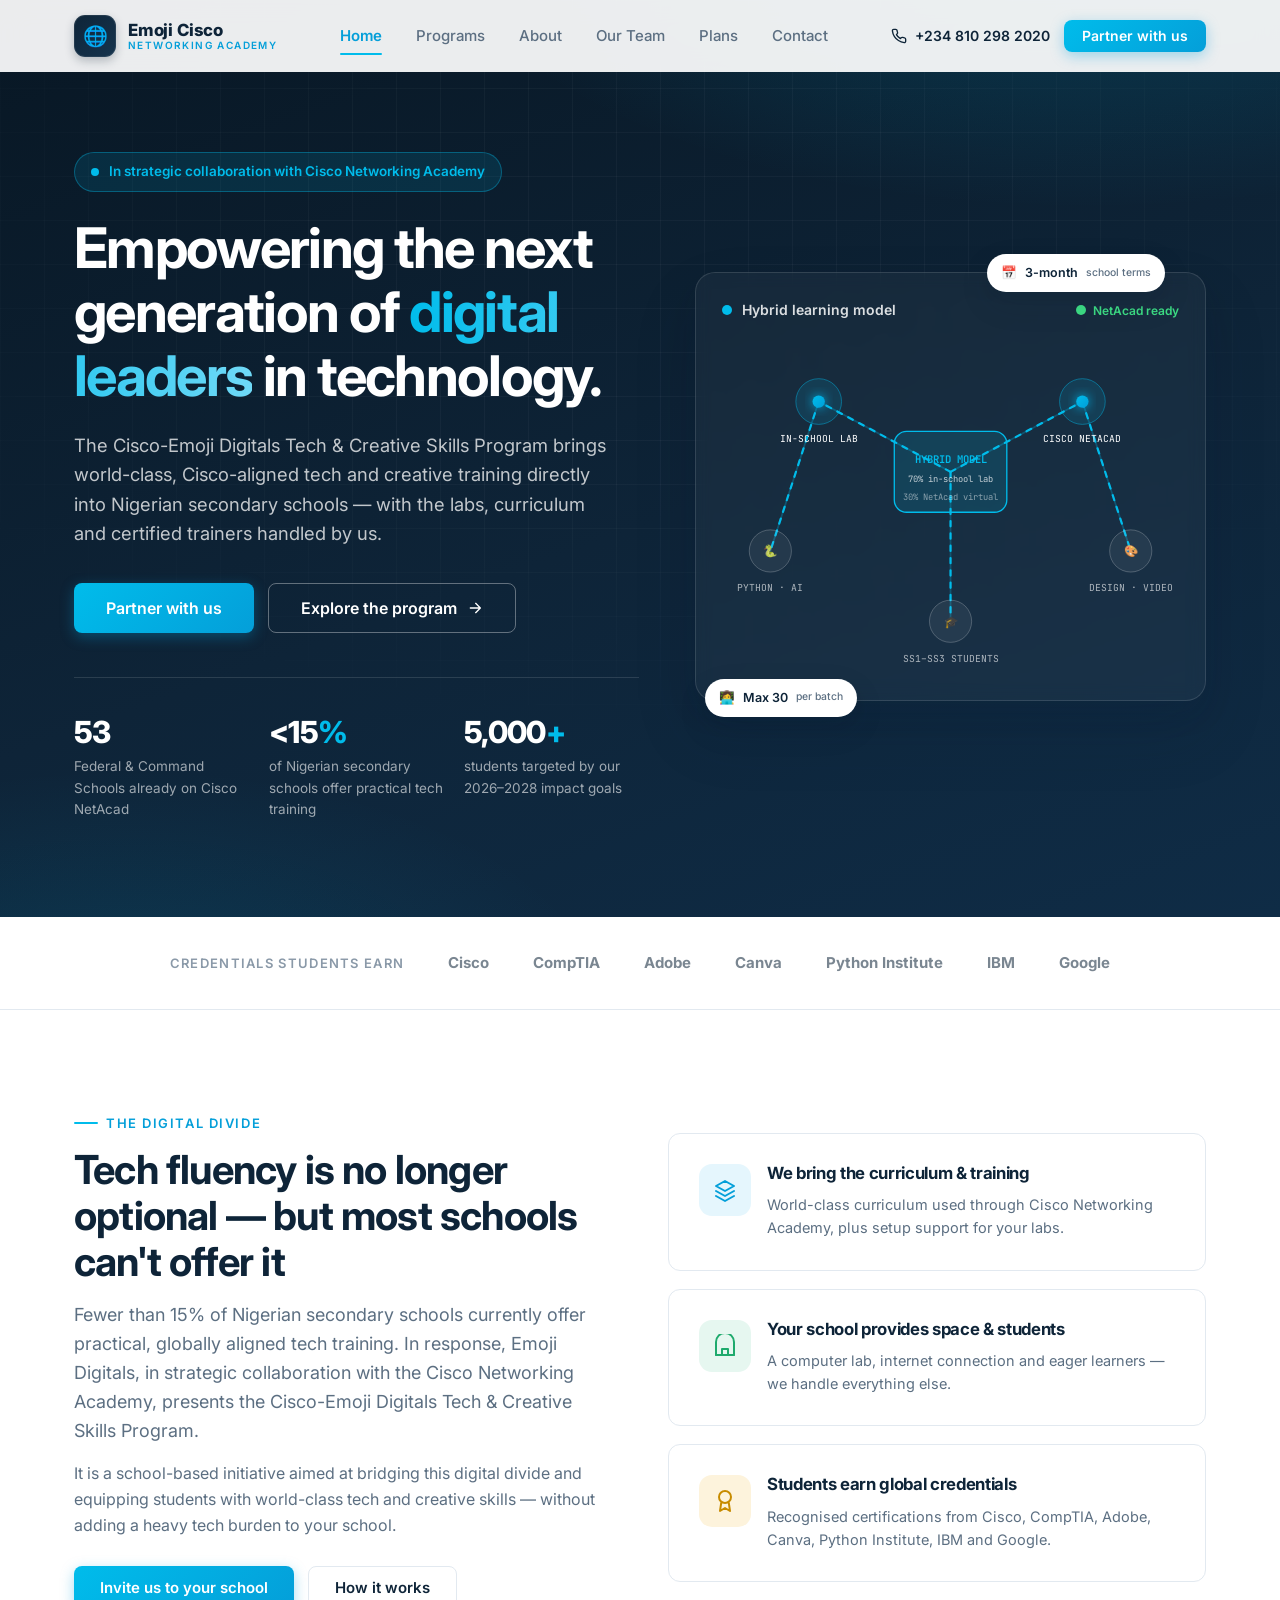
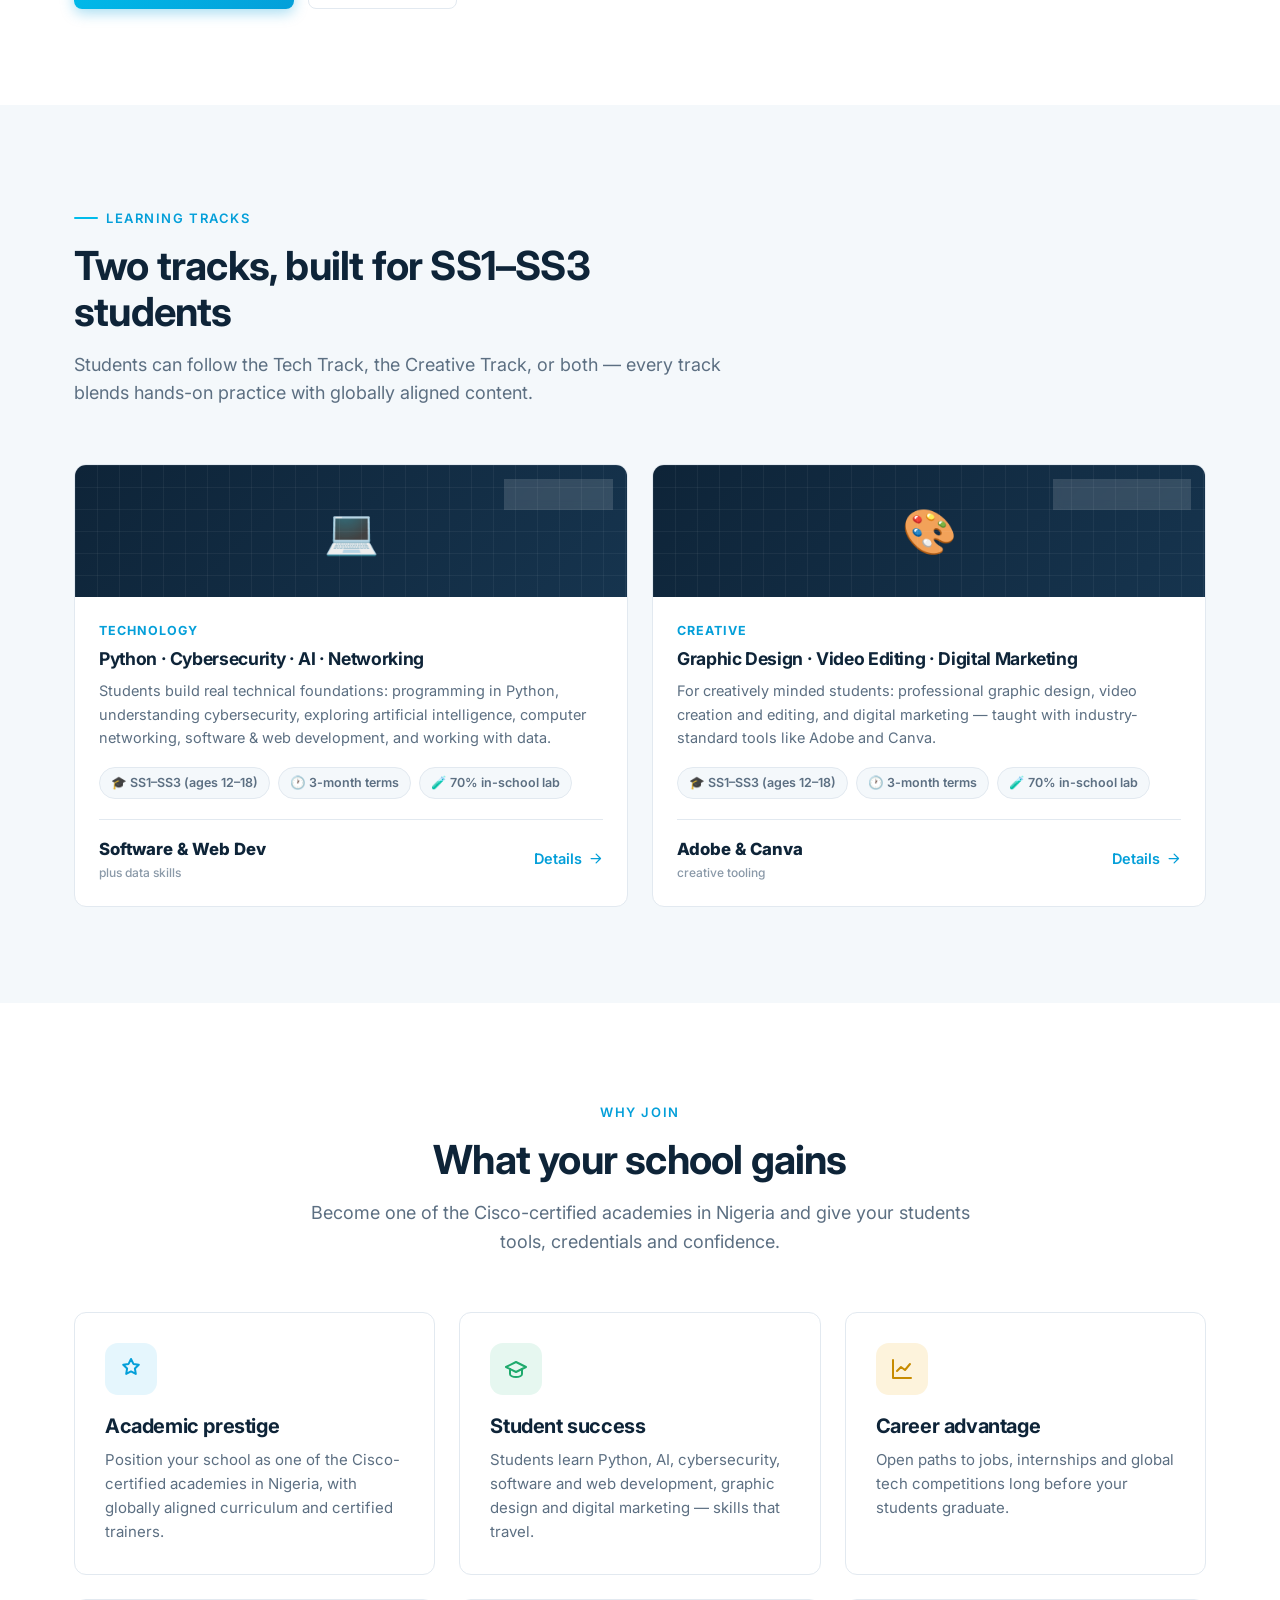
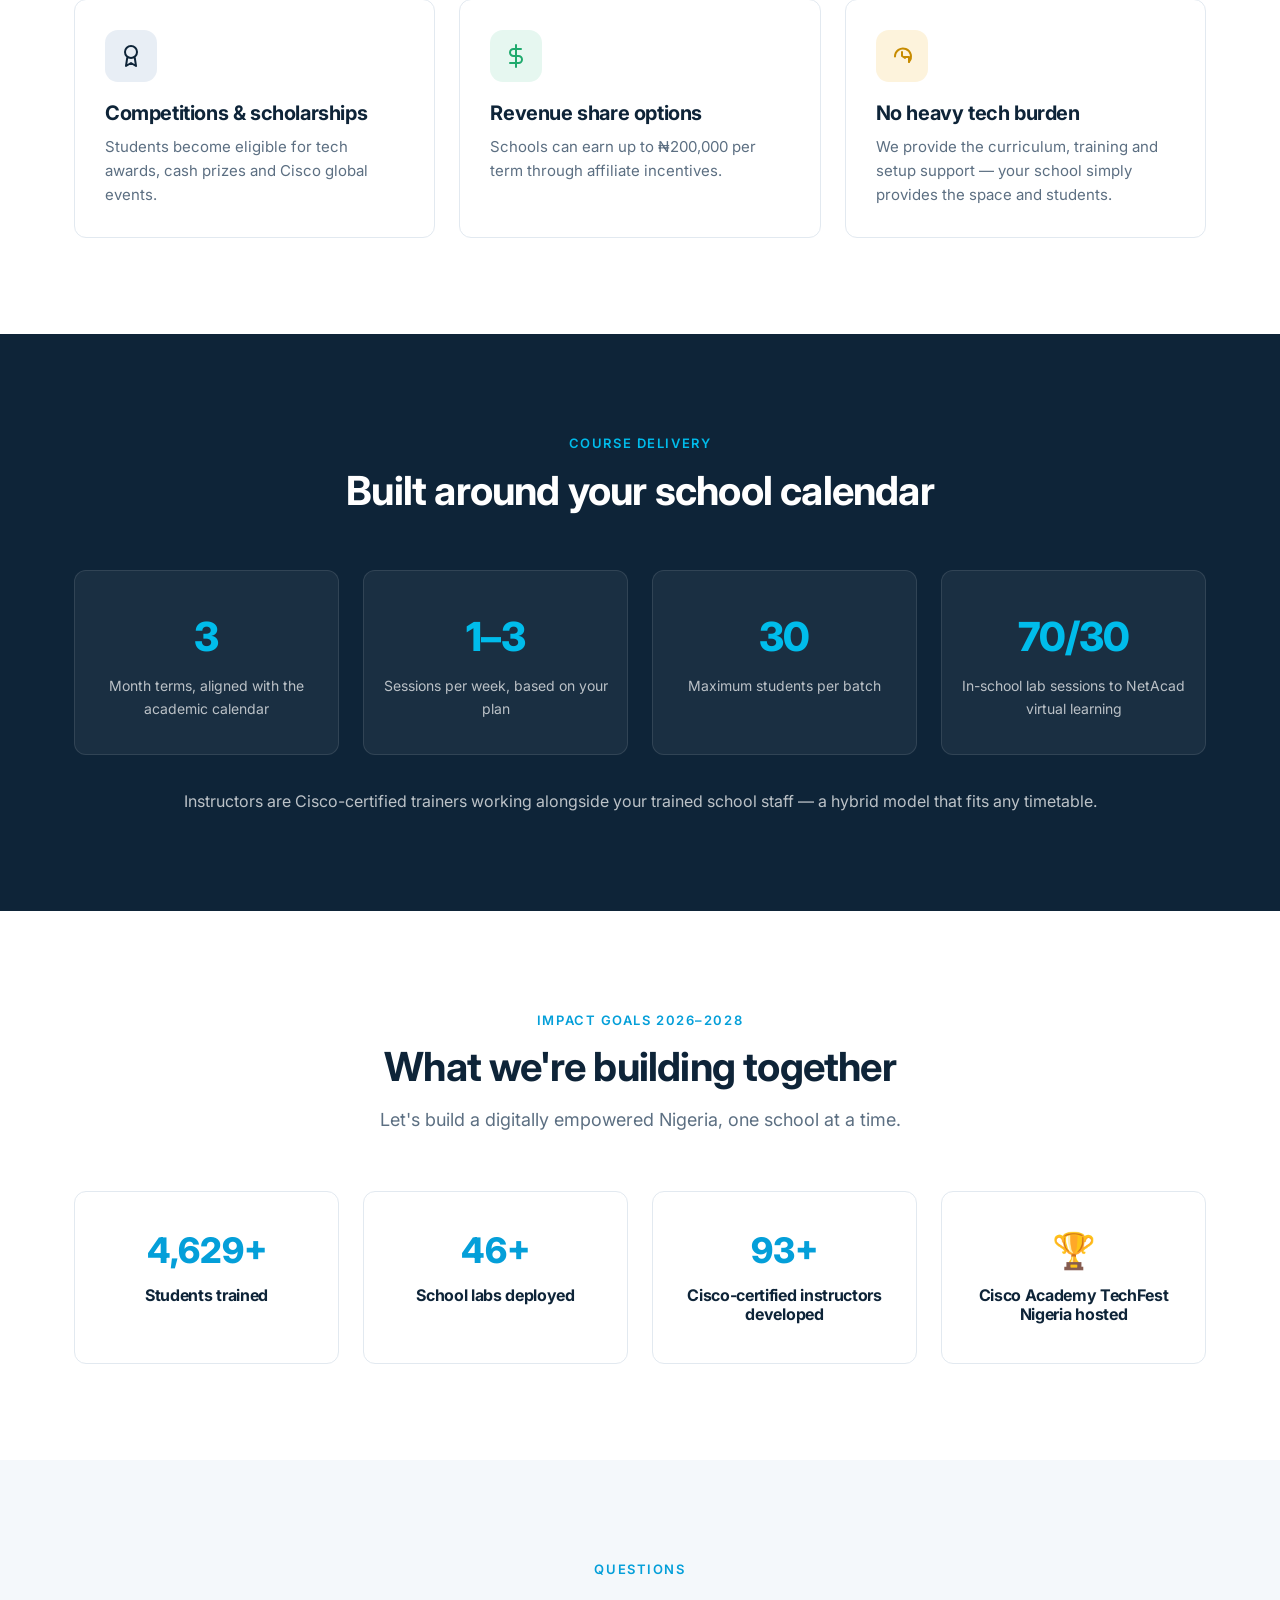
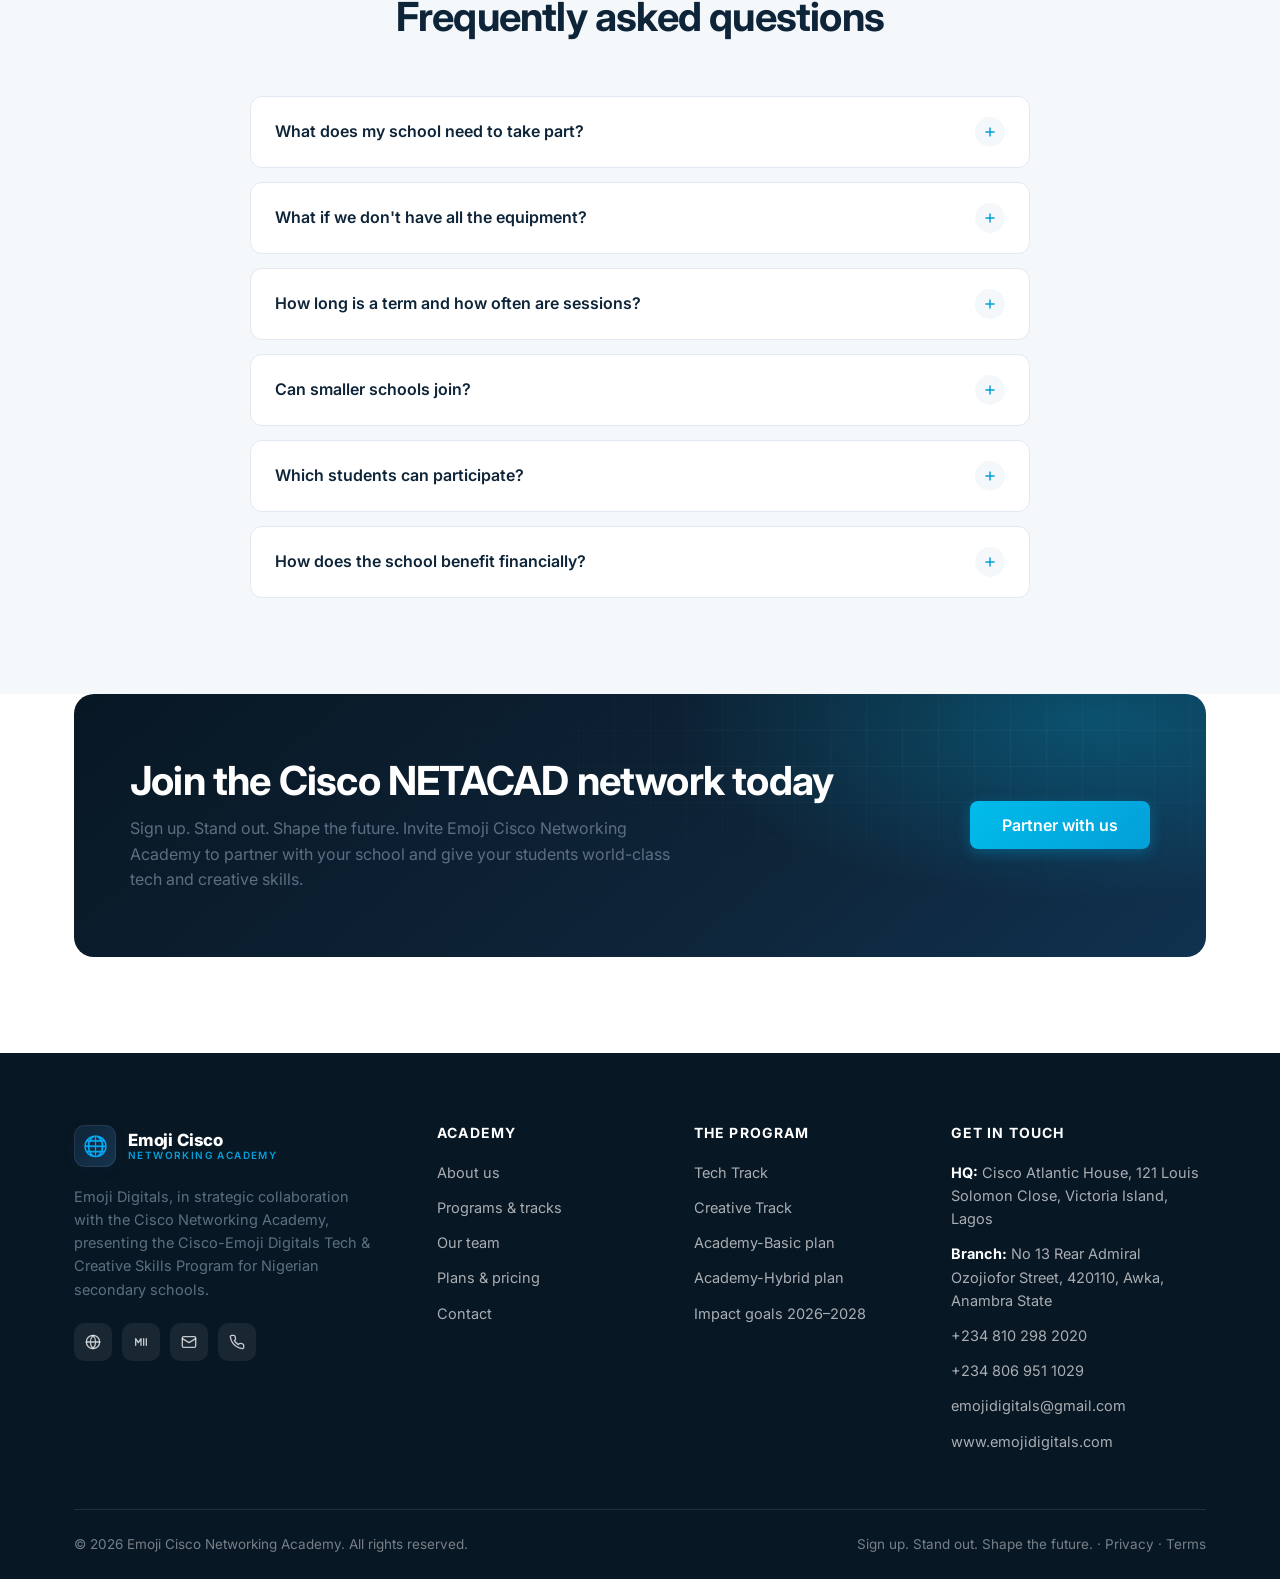
==== commit 228b4e24: "Replace template content with real academy information Rebuilt all pages from the official partnersh" ====
--- a/index.html
+++ b/index.html
@@ -3,8 +3,8 @@
 <head>
   <meta charset="UTF-8" />
   <meta name="viewport" content="width=device-width, initial-scale=1.0" />
-  <title>Emoji Cisco Networking Academy — From Your First Packet to the Enterprise Core</title>
-  <meta name="description" content="Emoji Cisco Networking Academy in Lagos trains complete beginners and working engineers in networking, security and automation — CCNA, CCNP, CyberOps and network automation with hands-on labs." />
+  <title>Emoji Cisco Networking Academy — Empowering the Next Generation of Digital Leaders</title>
+  <meta name="description" content="Emoji Cisco Networking Academy, in strategic collaboration with Cisco Networking Academy, brings world-class tech and creative skills training to Nigerian secondary schools through the Cisco-Emoji Digitals Tech & Creative Skills Program." />
   <link rel="preconnect" href="https://fonts.googleapis.com" />
   <link rel="preconnect" href="https://fonts.gstatic.com" crossorigin />
   <link href="https://fonts.googleapis.com/css2?family=Inter:wght@400;500;600;700;800&family=JetBrains+Mono:wght@500;600&display=swap" rel="stylesheet" />
@@ -23,18 +23,18 @@
       </a>
       <nav class="nav" aria-label="Primary">
         <a class="nav__link" href="index.html">Home</a>
-        <a class="nav__link" href="courses.html">Courses</a>
+        <a class="nav__link" href="courses.html">Programs</a>
         <a class="nav__link" href="about.html">About</a>
-        <a class="nav__link" href="instructors.html">Instructors</a>
-        <a class="nav__link" href="pricing.html">Pricing</a>
+        <a class="nav__link" href="instructors.html">Our Team</a>
+        <a class="nav__link" href="pricing.html">Plans</a>
         <a class="nav__link" href="contact.html">Contact</a>
       </nav>
       <div class="header__actions">
-        <a class="header__phone" href="tel:+2348012345678">
+        <a class="header__phone" href="tel:+2348102982020">
           <svg width="16" height="16" viewBox="0 0 24 24" fill="none" stroke="currentColor" stroke-width="2" stroke-linecap="round" stroke-linejoin="round" aria-hidden="true"><path d="M22 16.9v3a2 2 0 01-2.2 2 19.8 19.8 0 01-8.6-3.1 19.5 19.5 0 01-6-6A19.8 19.8 0 012.1 4.2 2 2 0 014.1 2h3a2 2 0 012 1.7c.1 1 .4 2 .7 2.9a2 2 0 01-.5 2.1L8.1 9.9a16 16 0 006 6l1.2-1.2a2 2 0 012.1-.5c.9.3 1.9.6 2.9.7a2 2 0 011.7 2z"/></svg>
-          +234 801 234 5678
+          +234 810 298 2020
         </a>
-        <a class="btn btn--primary btn--sm" href="contact.html">Enroll now</a>
+        <a class="btn btn--primary btn--sm" href="contact.html">Partner with us</a>
         <button class="burger" aria-label="Toggle navigation menu" aria-expanded="false">
           <span></span><span></span><span></span>
         </button>
@@ -43,12 +43,12 @@
   </header>
   <nav class="mobile-nav" aria-label="Mobile">
     <a class="nav__link" href="index.html">Home</a>
-    <a class="nav__link" href="courses.html">Courses</a>
+    <a class="nav__link" href="courses.html">Programs</a>
     <a class="nav__link" href="about.html">About</a>
-    <a class="nav__link" href="instructors.html">Instructors</a>
-    <a class="nav__link" href="pricing.html">Pricing</a>
+    <a class="nav__link" href="instructors.html">Our Team</a>
+    <a class="nav__link" href="pricing.html">Plans</a>
     <a class="nav__link" href="contact.html">Contact</a>
-    <a class="btn btn--primary btn--block" href="contact.html">Enroll now</a>
+    <a class="btn btn--primary btn--block" href="contact.html">Partner with us</a>
   </nav>
 
   <main id="main">
@@ -56,32 +56,32 @@
     <section class="hero">
       <div class="container hero__grid">
         <div>
-          <span class="hero__badge"><span class="pulse" aria-hidden="true"></span> Enrollment open — October 2026 cohort</span>
-          <h1>Master networking from your <span class="grad">first packet</span> to the enterprise core.</h1>
+          <span class="hero__badge"><span class="pulse" aria-hidden="true"></span> In strategic collaboration with Cisco Networking Academy</span>
+          <h1>Empowering the next generation of <span class="grad">digital leaders</span> in technology.</h1>
           <p class="hero__sub">
-            Whether you have never opened a terminal or you already run production networks,
-            Emoji Cisco Networking Academy takes you further — with hands-on labs, certified
-            instructors, and career-focused mentoring in the heart of Lagos.
+            The Cisco-Emoji Digitals Tech &amp; Creative Skills Program brings world-class,
+            Cisco-aligned tech and creative training directly into Nigerian secondary schools —
+            with the labs, curriculum and certified trainers handled by us.
           </p>
           <div class="hero__cta">
-            <a class="btn btn--primary btn--lg" href="contact.html">Start your journey</a>
+            <a class="btn btn--primary btn--lg" href="contact.html">Partner with us</a>
             <a class="btn btn--ghost-light btn--lg" href="courses.html">
-              Explore courses
+              Explore the program
               <svg width="16" height="16" viewBox="0 0 24 24" fill="none" stroke="currentColor" stroke-width="2" stroke-linecap="round" stroke-linejoin="round" aria-hidden="true"><path d="M5 12h14M13 5l7 7-7 7"/></svg>
             </a>
           </div>
           <div class="hero__stats">
             <div class="hero__stat">
-              <div class="num"><span data-count="5200">0</span><span class="suffix">+</span></div>
-              <div class="label">Engineers trained since 2016</div>
+              <div class="num"><span data-count="53">0</span></div>
+              <div class="label">Federal &amp; Command Schools already on Cisco NetAcad</div>
             </div>
             <div class="hero__stat">
-              <div class="num"><span data-count="96">0</span><span class="suffix">%</span></div>
-              <div class="label">Certification pass rate</div>
+              <div class="num">&lt;15<span class="suffix">%</span></div>
+              <div class="label">of Nigerian secondary schools offer practical tech training</div>
             </div>
             <div class="hero__stat">
-              <div class="num"><span data-count="40">0</span><span class="suffix">+</span></div>
-              <div class="label">Hiring partner companies</div>
+              <div class="num"><span data-count="5000">0</span><span class="suffix">+</span></div>
+              <div class="label">students targeted by our 2026–2028 impact goals</div>
             </div>
           </div>
         </div>
@@ -90,11 +90,11 @@
           <div class="topology-card">
             <div class="topology-card__head">
               <span class="topology-card__title">
-                <span class="dot dot--blue" aria-hidden="true"></span> Lab topology · live session
+                <span class="dot dot--blue" aria-hidden="true"></span> Hybrid learning model
               </span>
-              <span class="topology-card__status"><span class="dot dot--green" aria-hidden="true"></span> All links up</span>
-            </div>
-            <svg viewBox="0 0 520 380" role="img" aria-label="Animated network topology diagram showing a core router connected to two switches, a workstation, a cloud and a server" style="width:100%;height:auto">
+              <span class="topology-card__status"><span class="dot dot--green" aria-hidden="true"></span> NetAcad ready</span>
+            </div>
+            <svg viewBox="0 0 520 380" role="img" aria-label="Diagram of the hybrid learning model: 70 percent in-school lab, 30 percent Cisco NetAcad virtual" style="width:100%;height:auto">
               <defs>
                 <linearGradient id="nodeGrad" x1="0" y1="0" x2="1" y2="1">
                   <stop offset="0" stop-color="#00bceb"/>
@@ -123,41 +123,41 @@
 
               <!-- Nodes -->
               <g font-family="'JetBrains Mono', monospace" font-size="11" fill="#ffffff" text-anchor="middle">
-                <!-- SW1 -->
+                <!-- School lab -->
                 <circle cx="110" cy="70" r="26" fill="rgba(0,188,235,0.12)" stroke="rgba(0,188,235,0.5)"/>
                 <circle cx="110" cy="70" r="7" fill="url(#nodeGrad)" filter="url(#glow)"/>
-                <text x="110" y="116">SW-ACCESS-01</text>
-
-                <!-- SW2 -->
+                <text x="110" y="116">IN-SCHOOL LAB</text>
+
+                <!-- NetAcad -->
                 <circle cx="410" cy="70" r="26" fill="rgba(0,188,235,0.12)" stroke="rgba(0,188,235,0.5)"/>
                 <circle cx="410" cy="70" r="7" fill="url(#nodeGrad)" filter="url(#glow)"/>
-                <text x="410" y="116">SW-ACCESS-02</text>
-
-                <!-- PC -->
+                <text x="410" y="116">CISCO NETACAD</text>
+
+                <!-- Python -->
                 <circle cx="55" cy="240" r="24" fill="rgba(255,255,255,0.06)" stroke="rgba(255,255,255,0.25)"/>
-                <circle cx="55" cy="240" r="7" fill="#ffffff"/>
-                <text x="55" y="286" fill="rgba(255,255,255,0.65)">PC · VLAN 10</text>
-
-                <!-- Cloud -->
+                <text x="55" y="245" fill="#ffffff" font-size="13">🐍</text>
+                <text x="55" y="286" fill="rgba(255,255,255,0.65)">PYTHON · AI</text>
+
+                <!-- Creative -->
                 <circle cx="465" cy="240" r="24" fill="rgba(255,255,255,0.06)" stroke="rgba(255,255,255,0.25)"/>
-                <text x="465" y="245" fill="#ffffff" font-size="14">☁</text>
-                <text x="465" y="286" fill="rgba(255,255,255,0.65)">ISP · WAN</text>
-
-                <!-- Server -->
+                <text x="465" y="245" fill="#ffffff" font-size="13">🎨</text>
+                <text x="465" y="286" fill="rgba(255,255,255,0.65)">DESIGN · VIDEO</text>
+
+                <!-- Students -->
                 <circle cx="260" cy="320" r="24" fill="rgba(255,255,255,0.06)" stroke="rgba(255,255,255,0.25)"/>
-                <circle cx="260" cy="320" r="7" fill="#ffffff"/>
-                <text x="260" y="366" fill="rgba(255,255,255,0.65)">SRV · DMZ</text>
-
-                <!-- Core router -->
+                <text x="260" y="325" fill="#ffffff" font-size="13">🎓</text>
+                <text x="260" y="366" fill="rgba(255,255,255,0.65)">SS1–SS3 STUDENTS</text>
+
+                <!-- Core -->
                 <rect x="196" y="104" width="128" height="92" rx="14" fill="rgba(0,188,235,0.14)" stroke="#00bceb" stroke-width="1.5"/>
-                <text x="260" y="140" fill="#00bceb" font-size="12" font-weight="600">CORE ROUTER</text>
-                <text x="260" y="162" fill="rgba(255,255,255,0.75)" font-size="10">R1 · OSPF · BGP</text>
-                <text x="260" y="182" fill="rgba(255,255,255,0.5)" font-size="10">10.0.0.1/24</text>
+                <text x="260" y="140" fill="#00bceb" font-size="12" font-weight="600">HYBRID MODEL</text>
+                <text x="260" y="162" fill="rgba(255,255,255,0.75)" font-size="10">70% in-school lab</text>
+                <text x="260" y="182" fill="rgba(255,255,255,0.5)" font-size="10">30% NetAcad virtual</text>
               </g>
             </svg>
           </div>
-          <div class="float-chip float-chip--1"><span aria-hidden="true">📡</span> 12ms <small>avg. latency</small></div>
-          <div class="float-chip float-chip--2"><span aria-hidden="true">🔒</span> Lab VPN <small>secured</small></div>
+          <div class="float-chip float-chip--1"><span aria-hidden="true">📅</span> 3-month <small>school terms</small></div>
+          <div class="float-chip float-chip--2"><span aria-hidden="true">👩‍💻</span> Max 30 <small>per batch</small></div>
         </div>
       </div>
     </section>
@@ -165,278 +165,222 @@
     <!-- ===================== TRUST STRIP ===================== -->
     <div class="trust">
       <div class="container trust__inner">
-        <span class="trust__label">Where our alumni work</span>
-        <span class="trust__item">MTN Nigeria</span>
-        <span class="trust__item">Cisco Systems</span>
-        <span class="trust__item">Flutterwave</span>
-        <span class="trust__item">Interswitch</span>
-        <span class="trust__item">Andela</span>
-        <span class="trust__item">Access Bank</span>
+        <span class="trust__label">Credentials students earn</span>
+        <span class="trust__item">Cisco</span>
+        <span class="trust__item">CompTIA</span>
+        <span class="trust__item">Adobe</span>
+        <span class="trust__item">Canva</span>
+        <span class="trust__item">Python Institute</span>
+        <span class="trust__item">IBM</span>
+        <span class="trust__item">Google</span>
       </div>
     </div>
 
-    <!-- ===================== LEARNING PATH ===================== -->
+    <!-- ===================== THE PROBLEM / RESPONSE ===================== -->
     <section class="section">
       <div class="container">
+        <div class="grid grid--2" style="align-items:center;gap:56px">
+          <div class="reveal">
+            <span class="eyebrow">The digital divide</span>
+            <h2>Tech fluency is no longer optional — but most schools can't offer it</h2>
+            <p class="lead">Fewer than 15% of Nigerian secondary schools currently offer practical, globally aligned tech training. In response, Emoji Digitals, in strategic collaboration with the Cisco Networking Academy, presents the Cisco-Emoji Digitals Tech &amp; Creative Skills Program.</p>
+            <p style="margin-top:16px">It is a school-based initiative aimed at bridging this digital divide and equipping students with world-class tech and creative skills — without adding a heavy tech burden to your school.</p>
+            <div style="display:flex;gap:14px;flex-wrap:wrap;margin-top:28px">
+              <a class="btn btn--primary" href="contact.html">Invite us to your school</a>
+              <a class="btn btn--outline" href="about.html">How it works</a>
+            </div>
+          </div>
+          <div class="reveal" data-delay="2">
+            <div class="grid" style="gap:18px">
+              <div class="card" style="display:flex;gap:16px;align-items:flex-start">
+                <div class="card__icon" style="margin:0;flex-shrink:0" aria-hidden="true">
+                  <svg width="24" height="24" viewBox="0 0 24 24" fill="none" stroke="currentColor" stroke-width="2" stroke-linecap="round" stroke-linejoin="round"><path d="M12 3l9 5-9 5-9-5 9-5z"/><path d="M21 13l-9 5-9-5"/><path d="M21 18l-9 5-9-5"/></svg>
+                </div>
+                <div>
+                  <h3 style="font-size:1.05rem">We bring the curriculum &amp; training</h3>
+                  <p style="font-size:14.5px">World-class curriculum used through Cisco Networking Academy, plus setup support for your labs.</p>
+                </div>
+              </div>
+              <div class="card" style="display:flex;gap:16px;align-items:flex-start">
+                <div class="card__icon card__icon--green" style="margin:0;flex-shrink:0" aria-hidden="true">
+                  <svg width="24" height="24" viewBox="0 0 24 24" fill="none" stroke="currentColor" stroke-width="2" stroke-linecap="round" stroke-linejoin="round"><path d="M3 21V8a9 9 0 0118 0v13"/><path d="M3 21h18M9 21v-6h6v6"/></svg>
+                </div>
+                <div>
+                  <h3 style="font-size:1.05rem">Your school provides space &amp; students</h3>
+                  <p style="font-size:14.5px">A computer lab, internet connection and eager learners — we handle everything else.</p>
+                </div>
+              </div>
+              <div class="card" style="display:flex;gap:16px;align-items:flex-start">
+                <div class="card__icon card__icon--amber" style="margin:0;flex-shrink:0" aria-hidden="true">
+                  <svg width="24" height="24" viewBox="0 0 24 24" fill="none" stroke="currentColor" stroke-width="2" stroke-linecap="round" stroke-linejoin="round"><circle cx="12" cy="8" r="6"/><path d="M8.2 13.9L7 22l5-3 5 3-1.2-8.1"/></svg>
+                </div>
+                <div>
+                  <h3 style="font-size:1.05rem">Students earn global credentials</h3>
+                  <p style="font-size:14.5px">Recognised certifications from Cisco, CompTIA, Adobe, Canva, Python Institute, IBM and Google.</p>
+                </div>
+              </div>
+            </div>
+          </div>
+        </div>
+      </div>
+    </section>
+
+    <!-- ===================== TRACKS ===================== -->
+    <section class="section section--soft">
+      <div class="container">
+        <div class="section-head reveal">
+          <span class="eyebrow">Learning tracks</span>
+          <h2>Two tracks, built for SS1–SS3 students</h2>
+          <p class="lead">Students can follow the Tech Track, the Creative Track, or both — every track blends hands-on practice with globally aligned content.</p>
+        </div>
+        <div class="grid grid--2">
+          <article class="course-card reveal" data-delay="1">
+            <div class="course-card__banner" aria-hidden="true">💻<span class="course-card__level">Tech Track</span></div>
+            <div class="course-card__body">
+              <span class="course-card__track">Technology</span>
+              <h3>Python · Cybersecurity · AI · Networking</h3>
+              <p>Students build real technical foundations: programming in Python, understanding cybersecurity, exploring artificial intelligence, computer networking, software &amp; web development, and working with data.</p>
+              <div class="course-card__meta">
+                <span class="chip">🎓 SS1–SS3 (ages 12–18)</span>
+                <span class="chip">🕐 3-month terms</span>
+                <span class="chip">🧪 70% in-school lab</span>
+              </div>
+              <div class="course-card__foot">
+                <span class="course-card__price">Software &amp; Web Dev <small>plus data skills</small></span>
+                <a class="link-arrow" href="courses.html">Details <svg width="15" height="15" viewBox="0 0 24 24" fill="none" stroke="currentColor" stroke-width="2" stroke-linecap="round" stroke-linejoin="round" aria-hidden="true"><path d="M5 12h14M13 5l7 7-7 7"/></svg></a>
+              </div>
+            </div>
+          </article>
+
+          <article class="course-card reveal" data-delay="2">
+            <div class="course-card__banner" aria-hidden="true">🎨<span class="course-card__level">Creative Track</span></div>
+            <div class="course-card__body">
+              <span class="course-card__track">Creative</span>
+              <h3>Graphic Design · Video Editing · Digital Marketing</h3>
+              <p>For creatively minded students: professional graphic design, video creation and editing, and digital marketing — taught with industry-standard tools like Adobe and Canva.</p>
+              <div class="course-card__meta">
+                <span class="chip">🎓 SS1–SS3 (ages 12–18)</span>
+                <span class="chip">🕐 3-month terms</span>
+                <span class="chip">🧪 70% in-school lab</span>
+              </div>
+              <div class="course-card__foot">
+                <span class="course-card__price">Adobe &amp; Canva <small>creative tooling</small></span>
+                <a class="link-arrow" href="courses.html">Details <svg width="15" height="15" viewBox="0 0 24 24" fill="none" stroke="currentColor" stroke-width="2" stroke-linecap="round" stroke-linejoin="round" aria-hidden="true"><path d="M5 12h14M13 5l7 7-7 7"/></svg></a>
+              </div>
+            </div>
+          </article>
+        </div>
+      </div>
+    </section>
+
+    <!-- ===================== WHAT SCHOOLS GAIN ===================== -->
+    <section class="section">
+      <div class="container">
         <div class="section-head center reveal">
-          <span class="eyebrow">Learning path</span>
-          <h2>One academy, every level — from newbie to expert</h2>
-          <p class="lead">Start where you are. Every step ends with a recognised credential and a portfolio of labs you actually built.</p>
-        </div>
-        <div class="path">
-          <div class="path__step reveal" data-delay="1">
-            <div class="path__badge">01</div>
-            <h3>Foundation</h3>
-            <p>What is a network? IP addresses, cabling, the OSI model and your first Cisco CLI commands.</p>
-            <span class="path__tag">No experience needed</span>
-          </div>
-          <div class="path__step reveal" data-delay="2">
-            <div class="path__badge">02</div>
-            <h3>Associate · CCNA</h3>
-            <p>Switching, routing, wireless essentials, IP connectivity and security fundamentals.</p>
-            <span class="path__tag">Industry entry point</span>
-          </div>
-          <div class="path__step reveal" data-delay="3">
-            <div class="path__badge">03</div>
-            <h3>Professional · CCNP</h3>
-            <p>Enterprise architecture, advanced routing, SD-WAN, automation and troubleshooting.</p>
-            <span class="path__tag">For working engineers</span>
-          </div>
-          <div class="path__step reveal" data-delay="4">
-            <div class="path__badge">04</div>
-            <h3>Expert &amp; Specialist</h3>
-            <p>Security, CyberOps, DevNet automation and cloud — the tracks that make you irreplaceable.</p>
-            <span class="path__tag">Career acceleration</span>
-          </div>
-        </div>
-      </div>
-    </section>
-
-    <!-- ===================== FEATURED PROGRAMS ===================== -->
-    <section class="section section--soft">
-      <div class="container">
-        <div class="section-head reveal">
-          <span class="eyebrow">Featured programs</span>
-          <h2>Courses built around real labs, not slide decks</h2>
-          <p class="lead">Every program runs on emulated Cisco topologies — you configure, break and fix networks from week one.</p>
+          <span class="eyebrow">Why join</span>
+          <h2>What your school gains</h2>
+          <p class="lead">Become one of the Cisco-certified academies in Nigeria and give your students tools, credentials and confidence.</p>
         </div>
         <div class="grid grid--3">
-          <article class="course-card reveal" data-delay="1">
-            <div class="course-card__banner" aria-hidden="true">🧭<span class="course-card__level">Beginner</span></div>
-            <div class="course-card__body">
-              <span class="course-card__track">Foundation</span>
-              <h3>Networking Essentials</h3>
-              <p>Build mental models that last: OSI &amp; TCP/IP, IPv4/IPv6 addressing, cabling, and basic device configuration.</p>
-              <div class="course-card__meta">
-                <span class="chip">🕐 8 weeks</span>
-                <span class="chip">📍 Onsite / Online</span>
-                <span class="chip">🎓 Certificate</span>
-              </div>
-              <div class="course-card__foot">
-                <span class="course-card__price">₦120,000 <small>full program</small></span>
-                <a class="link-arrow" href="courses.html">Details <svg width="15" height="15" viewBox="0 0 24 24" fill="none" stroke="currentColor" stroke-width="2" stroke-linecap="round" stroke-linejoin="round" aria-hidden="true"><path d="M5 12h14M13 5l7 7-7 7"/></svg></a>
-              </div>
-            </div>
-          </article>
-
-          <article class="course-card reveal" data-delay="2">
-            <div class="course-card__banner" aria-hidden="true">🔀<span class="course-card__level">Beginner–Int.</span></div>
-            <div class="course-card__body">
-              <span class="course-card__track">Routing &amp; Switching</span>
-              <h3>CCNA Full Track</h3>
-              <p>The complete three-course CCNA journey: network fundamentals, switching &amp; routing, and enterprise security.</p>
-              <div class="course-card__meta">
-                <span class="chip">🕐 24 weeks</span>
-                <span class="chip">📍 Onsite / Online</span>
-                <span class="chip">🎓 CCNA prep</span>
-              </div>
-              <div class="course-card__foot">
-                <span class="course-card__price">₦420,000 <small>or 3 × ₦150,000</small></span>
-                <a class="link-arrow" href="courses.html">Details <svg width="15" height="15" viewBox="0 0 24 24" fill="none" stroke="currentColor" stroke-width="2" stroke-linecap="round" stroke-linejoin="round" aria-hidden="true"><path d="M5 12h14M13 5l7 7-7 7"/></svg></a>
-              </div>
-            </div>
-          </article>
-
-          <article class="course-card reveal" data-delay="3">
-            <div class="course-card__banner" aria-hidden="true">🛡️<span class="course-card__level">Intermediate</span></div>
-            <div class="course-card__body">
-              <span class="course-card__track">Security</span>
-              <h3>Network Security &amp; CyberOps</h3>
-              <p>Defend what you build: ACLs, VPNs, firewalls, SIEM basics, threat detection and incident response.</p>
-              <div class="course-card__meta">
-                <span class="chip">🕐 10 weeks</span>
-                <span class="chip">📍 Onsite / Online</span>
-                <span class="chip">🎓 CyberOps prep</span>
-              </div>
-              <div class="course-card__foot">
-                <span class="course-card__price">₦210,000 <small>full program</small></span>
-                <a class="link-arrow" href="courses.html">Details <svg width="15" height="15" viewBox="0 0 24 24" fill="none" stroke="currentColor" stroke-width="2" stroke-linecap="round" stroke-linejoin="round" aria-hidden="true"><path d="M5 12h14M13 5l7 7-7 7"/></svg></a>
-              </div>
-            </div>
-          </article>
-
-          <article class="course-card reveal" data-delay="1">
-            <div class="course-card__banner" aria-hidden="true">🤖<span class="course-card__level">Expert</span></div>
-            <div class="course-card__body">
-              <span class="course-card__track">Automation</span>
-              <h3>Network Automation with Python</h3>
-              <p>Stop typing the same commands. Script routers, consume REST APIs and build CI pipelines for the network.</p>
-              <div class="course-card__meta">
-                <span class="chip">🕐 8 weeks</span>
-                <span class="chip">📍 Online</span>
-                <span class="chip">🎓 DevNet prep</span>
-              </div>
-              <div class="course-card__foot">
-                <span class="course-card__price">₦180,000 <small>full program</small></span>
-                <a class="link-arrow" href="courses.html">Details <svg width="15" height="15" viewBox="0 0 24 24" fill="none" stroke="currentColor" stroke-width="2" stroke-linecap="round" stroke-linejoin="round" aria-hidden="true"><path d="M5 12h14M13 5l7 7-7 7"/></svg></a>
-              </div>
-            </div>
-          </article>
-
-          <article class="course-card reveal" data-delay="2">
-            <div class="course-card__banner" aria-hidden="true">☁️<span class="course-card__level">Intermediate</span></div>
-            <div class="course-card__body">
-              <span class="course-card__track">Cloud &amp; Data Center</span>
-              <h3>Cloud Infrastructure Basics</h3>
-              <p>Virtualisation, overlay networks, cloud connectivity and where the data center meets the internet.</p>
-              <div class="course-card__meta">
-                <span class="chip">🕐 8 weeks</span>
-                <span class="chip">📍 Online</span>
-                <span class="chip">🎓 Certificate</span>
-              </div>
-              <div class="course-card__foot">
-                <span class="course-card__price">₦190,000 <small>full program</small></span>
-                <a class="link-arrow" href="courses.html">Details <svg width="15" height="15" viewBox="0 0 24 24" fill="none" stroke="currentColor" stroke-width="2" stroke-linecap="round" stroke-linejoin="round" aria-hidden="true"><path d="M5 12h14M13 5l7 7-7 7"/></svg></a>
-              </div>
-            </div>
-          </article>
-
-          <article class="course-card reveal" data-delay="3">
-            <div class="course-card__banner" aria-hidden="true">🏗️<span class="course-card__level">Expert</span></div>
-            <div class="course-card__body">
-              <span class="course-card__track">Professional</span>
-              <h3>CCNP Enterprise Core</h3>
-              <p>Architecture, virtualisation, infrastructure, assurance and the automation that ties it all together.</p>
-              <div class="course-card__meta">
-                <span class="chip">🕐 16 weeks</span>
-                <span class="chip">📍 Onsite</span>
-                <span class="chip">🎓 CCNP prep</span>
-              </div>
-              <div class="course-card__foot">
-                <span class="course-card__price">₦480,000 <small>full program</small></span>
-                <a class="link-arrow" href="courses.html">Details <svg width="15" height="15" viewBox="0 0 24 24" fill="none" stroke="currentColor" stroke-width="2" stroke-linecap="round" stroke-linejoin="round" aria-hidden="true"><path d="M5 12h14M13 5l7 7-7 7"/></svg></a>
-              </div>
-            </div>
-          </article>
-        </div>
-        <div style="text-align:center;margin-top:44px" class="reveal">
-          <a class="btn btn--outline" href="courses.html">View all programs
-            <svg width="16" height="16" viewBox="0 0 24 24" fill="none" stroke="currentColor" stroke-width="2" stroke-linecap="round" stroke-linejoin="round" aria-hidden="true"><path d="M5 12h14M13 5l7 7-7 7"/></svg>
-          </a>
-        </div>
-      </div>
-    </section>
-
-    <!-- ===================== WHY US ===================== -->
-    <section class="section">
-      <div class="container">
-        <div class="section-head center reveal">
-          <span class="eyebrow">Why Emoji Cisco</span>
-          <h2>Built for the way engineers actually learn</h2>
-          <p class="lead">No passive lectures. You build, you break, you fix — with someone experienced watching over your shoulder.</p>
-        </div>
-        <div class="grid grid--4">
           <div class="card reveal" data-delay="1">
             <div class="card__icon" aria-hidden="true">
-              <svg width="24" height="24" viewBox="0 0 24 24" fill="none" stroke="currentColor" stroke-width="2" stroke-linecap="round" stroke-linejoin="round"><rect x="2" y="3" width="20" height="14" rx="2"/><path d="M8 21h8M12 17v4"/></svg>
-            </div>
-            <h3>Hands-on virtual labs</h3>
-            <p>Dedicated Cisco IOS topologies available 24/7 — practise from home exactly like in class.</p>
+              <svg width="24" height="24" viewBox="0 0 24 24" fill="none" stroke="currentColor" stroke-width="2" stroke-linecap="round" stroke-linejoin="round"><path d="M12 2l2.4 4.9 5.4.8-3.9 3.8.9 5.4-4.8-2.5-4.8 2.5.9-5.4L4.2 7.7l5.4-.8z"/></svg>
+            </div>
+            <h3>Academic prestige</h3>
+            <p>Position your school as one of the Cisco-certified academies in Nigeria, with globally aligned curriculum and certified trainers.</p>
           </div>
           <div class="card reveal" data-delay="2">
             <div class="card__icon card__icon--green" aria-hidden="true">
-              <svg width="24" height="24" viewBox="0 0 24 24" fill="none" stroke="currentColor" stroke-width="2" stroke-linecap="round" stroke-linejoin="round"><circle cx="12" cy="8" r="6"/><path d="M8.2 13.9L7 22l5-3 5 3-1.2-8.1"/></svg>
-            </div>
-            <h3>Certified instructors</h3>
-            <p>Every instructor holds active CCIE, CCNP or CyberOps credentials and has run live production networks.</p>
+              <svg width="24" height="24" viewBox="0 0 24 24" fill="none" stroke="currentColor" stroke-width="2" stroke-linecap="round" stroke-linejoin="round"><path d="M22 10L12 5 2 10l10 5 10-5z"/><path d="M6 12v5c0 1.7 2.7 3 6 3s6-1.3 6-3v-5"/></svg>
+            </div>
+            <h3>Student success</h3>
+            <p>Students learn Python, AI, cybersecurity, software and web development, graphic design and digital marketing — skills that travel.</p>
           </div>
           <div class="card reveal" data-delay="3">
             <div class="card__icon card__icon--amber" aria-hidden="true">
-              <svg width="24" height="24" viewBox="0 0 24 24" fill="none" stroke="currentColor" stroke-width="2" stroke-linecap="round" stroke-linejoin="round"><rect x="2" y="7" width="20" height="14" rx="2"/><path d="M16 21V5a2 2 0 00-2-2h-4a2 2 0 00-2 2v16"/></svg>
-            </div>
-            <h3>Career support</h3>
-            <p>CV clinics, interview prep and introductions to our 40+ hiring partners across Nigeria.</p>
-          </div>
-          <div class="card reveal" data-delay="4">
+              <svg width="24" height="24" viewBox="0 0 24 24" fill="none" stroke="currentColor" stroke-width="2" stroke-linecap="round" stroke-linejoin="round"><path d="M3 3v18h18"/><path d="M7 14l4-4 4 3 5-6"/></svg>
+            </div>
+            <h3>Career advantage</h3>
+            <p>Open paths to jobs, internships and global tech competitions long before your students graduate.</p>
+          </div>
+          <div class="card reveal" data-delay="1">
             <div class="card__icon card__icon--navy" aria-hidden="true">
-              <svg width="24" height="24" viewBox="0 0 24 24" fill="none" stroke="currentColor" stroke-width="2" stroke-linecap="round" stroke-linejoin="round"><circle cx="12" cy="12" r="10"/><path d="M12 6v6l4 2"/></svg>
-            </div>
-            <h3>Schedules that fit</h3>
-            <p>Weekday evening, weekend and fully online cohorts — designed around jobs and school.</p>
-          </div>
-        </div>
-      </div>
-    </section>
-
-    <!-- ===================== STATS BAND ===================== -->
+              <svg width="24" height="24" viewBox="0 0 24 24" fill="none" stroke="currentColor" stroke-width="2" stroke-linecap="round" stroke-linejoin="round"><circle cx="12" cy="8" r="6"/><path d="M8.2 13.9L7 22l5-3 5 3-1.2-8.1"/></svg>
+            </div>
+            <h3>Competitions &amp; scholarships</h3>
+            <p>Students become eligible for tech awards, cash prizes and Cisco global events.</p>
+          </div>
+          <div class="card reveal" data-delay="2">
+            <div class="card__icon card__icon--green" aria-hidden="true">
+              <svg width="24" height="24" viewBox="0 0 24 24" fill="none" stroke="currentColor" stroke-width="2" stroke-linecap="round" stroke-linejoin="round"><path d="M12 1v22M17 5H9.5a3.5 3.5 0 000 7h5a3.5 3.5 0 010 7H6"/></svg>
+            </div>
+            <h3>Revenue share options</h3>
+            <p>Schools can earn up to ₦200,000 per term through affiliate incentives.</p>
+          </div>
+          <div class="card reveal" data-delay="3">
+            <div class="card__icon card__icon--amber" aria-hidden="true">
+              <svg width="24" height="24" viewBox="0 0 24 24" fill="none" stroke="currentColor" stroke-width="2" stroke-linecap="round" stroke-linejoin="round"><path d="M5 12.5a8 8 0 1114 5.3"/><path d="M19 18v-5h-5"/><path d="M12 8v4l3 2"/></svg>
+            </div>
+            <h3>No heavy tech burden</h3>
+            <p>We provide the curriculum, training and setup support — your school simply provides the space and students.</p>
+          </div>
+        </div>
+      </div>
+    </section>
+
+    <!-- ===================== DELIVERY MODEL ===================== -->
     <section class="section section--navy">
       <div class="container">
         <div class="section-head center reveal">
-          <span class="eyebrow" style="color:var(--cisco-blue)">By the numbers</span>
-          <h2 style="color:#fff">A decade of building network engineers</h2>
+          <span class="eyebrow" style="color:var(--cisco-blue)">Course delivery</span>
+          <h2 style="color:#fff">Built around your school calendar</h2>
         </div>
         <div class="stats-band">
           <div class="stat-box reveal" data-delay="1">
-            <div class="num"><span data-count="5200">0</span>+</div>
-            <div class="label">Graduates since 2016</div>
+            <div class="num">3</div>
+            <div class="label">Month terms, aligned with the academic calendar</div>
           </div>
           <div class="stat-box reveal" data-delay="2">
-            <div class="num"><span data-count="96">0</span>%</div>
-            <div class="label">First-attempt certification pass rate</div>
+            <div class="num">1–3</div>
+            <div class="label">Sessions per week, based on your plan</div>
           </div>
           <div class="stat-box reveal" data-delay="3">
-            <div class="num"><span data-count="120">0</span>+</div>
-            <div class="label">Virtual lab topologies in our library</div>
+            <div class="num">30</div>
+            <div class="label">Maximum students per batch</div>
           </div>
           <div class="stat-box reveal" data-delay="4">
-            <div class="num"><span data-count="85">0</span>%</div>
-            <div class="label">Graduates employed within 6 months</div>
-          </div>
-        </div>
-      </div>
-    </section>
-
-    <!-- ===================== TESTIMONIALS ===================== -->
+            <div class="num">70/30</div>
+            <div class="label">In-school lab sessions to NetAcad virtual learning</div>
+          </div>
+        </div>
+        <p style="text-align:center;margin-top:34px" class="reveal">Instructors are Cisco-certified trainers working alongside your trained school staff — a hybrid model that fits any timetable.</p>
+      </div>
+    </section>
+
+    <!-- ===================== IMPACT GOALS ===================== -->
     <section class="section">
       <div class="container">
         <div class="section-head center reveal">
-          <span class="eyebrow">Student stories</span>
-          <h2>From "what is subnetting?" to running the network</h2>
-        </div>
-        <div class="grid grid--3">
-          <div class="quote-card reveal" data-delay="1">
-            <div class="quote-card__stars" aria-label="5 out of 5 stars">★★★★★</div>
-            <blockquote>"I joined knowing nothing but how to use a phone. Two years later I passed my CCNA and now I configure switches for a living. The labs are the difference — you actually do it."</blockquote>
-            <div class="quote-card__person">
-              <span class="avatar" aria-hidden="true">CO</span>
-              <div><div class="name">Chidi Okonkwo</div><div class="role">NOC Engineer · MTN Nigeria</div></div>
-            </div>
-          </div>
-          <div class="quote-card reveal" data-delay="2">
-            <div class="quote-card__stars" aria-label="5 out of 5 stars">★★★★★</div>
-            <blockquote>"As a self-taught engineer I had gaps everywhere. The CCNP track filled them systematically, and the instructors could answer the weird questions from real production."</blockquote>
-            <div class="quote-card__person">
-              <span class="avatar" aria-hidden="true">AB</span>
-              <div><div class="name">Aisha Bello</div><div class="role">Network Engineer · Fintech</div></div>
-            </div>
-          </div>
-          <div class="quote-card reveal" data-delay="3">
-            <div class="quote-card__stars" aria-label="5 out of 5 stars">★★★★★</div>
-            <blockquote>"The automation track changed my career. I now write the Python that configures our routers instead of typing the same commands 200 times."</blockquote>
-            <div class="quote-card__person">
-              <span class="avatar" aria-hidden="true">TE</span>
-              <div><div class="name">Tunde Eze</div><div class="role">NetDevOps · Access Bank</div></div>
-            </div>
+          <span class="eyebrow">Impact goals 2026–2028</span>
+          <h2>What we're building together</h2>
+          <p class="lead">Let's build a digitally empowered Nigeria, one school at a time.</p>
+        </div>
+        <div class="grid grid--4">
+          <div class="card reveal" data-delay="1" style="text-align:center">
+            <div style="font-size:2.2rem;font-weight:800;color:var(--cisco-blue-dark)"><span data-count="5000">0</span>+</div>
+            <h3 style="font-size:1rem;margin-top:8px">Students trained</h3>
+          </div>
+          <div class="card reveal" data-delay="2" style="text-align:center">
+            <div style="font-size:2.2rem;font-weight:800;color:var(--cisco-blue-dark)"><span data-count="50">0</span>+</div>
+            <h3 style="font-size:1rem;margin-top:8px">School labs deployed</h3>
+          </div>
+          <div class="card reveal" data-delay="3" style="text-align:center">
+            <div style="font-size:2.2rem;font-weight:800;color:var(--cisco-blue-dark)"><span data-count="100">0</span>+</div>
+            <h3 style="font-size:1rem;margin-top:8px">Cisco-certified instructors developed</h3>
+          </div>
+          <div class="card reveal" data-delay="4" style="text-align:center">
+            <div style="font-size:2.2rem;font-weight:800;color:var(--cisco-blue-dark)">🏆</div>
+            <h3 style="font-size:1rem;margin-top:8px">Cisco Academy TechFest Nigeria hosted</h3>
           </div>
         </div>
       </div>
@@ -452,38 +396,45 @@
         <div class="faq">
           <div class="faq__item reveal">
             <button class="faq__q" aria-expanded="false">
-              Do I need any experience to start?
+              What does my school need to take part?
               <span class="faq__icon" aria-hidden="true"><svg width="14" height="14" viewBox="0 0 24 24" fill="none" stroke="currentColor" stroke-width="2.5" stroke-linecap="round"><path d="M12 5v14M5 12h14"/></svg></span>
             </button>
-            <div class="faq__a"><p>No. Our Foundation track assumes zero background and starts with what a network actually is. If you already work in IT or networking, our placement interview will fast-track you into the right level so you never pay for lessons you already know.</p></div>
+            <div class="faq__a"><p>A computer lab with a minimum of 10 PCs (Core i5+, 8GB RAM), internet of at least 10 Mbps broadband, the required software (Python 3.x, Cisco Packet Tracer and Adobe tools), and a designated teacher to act as coordinator and assist with sessions.</p></div>
           </div>
           <div class="faq__item reveal">
             <button class="faq__q" aria-expanded="false">
-              Are classes onsite or online?
+              What if we don't have all the equipment?
               <span class="faq__icon" aria-hidden="true"><svg width="14" height="14" viewBox="0 0 24 24" fill="none" stroke="currentColor" stroke-width="2.5" stroke-linecap="round"><path d="M12 5v14M5 12h14"/></svg></span>
             </button>
-            <div class="faq__a"><p>Both. Onsite cohorts run at our Lagos campus with full lab access, while online cohorts are live and instructor-led with remote lab environments. You can switch formats between modules at no extra cost.</p></div>
+            <div class="faq__a"><p>Don't worry — we support setup partnerships with Cisco NETACAD. Full lab setup is included in our Academy-Hybrid plan, which also covers a solar power system for reliable sessions.</p></div>
           </div>
           <div class="faq__item reveal">
             <button class="faq__q" aria-expanded="false">
-              Do you prepare students for the official Cisco exams?
+              How long is a term and how often are sessions?
               <span class="faq__icon" aria-hidden="true"><svg width="14" height="14" viewBox="0 0 24 24" fill="none" stroke="currentColor" stroke-width="2.5" stroke-linecap="round"><path d="M12 5v14M5 12h14"/></svg></span>
             </button>
-            <div class="faq__a"><p>Yes. Our CCNA, CCNP and CyberOps tracks are mapped to the current Cisco certification blueprints and include exam vouchers, practice exams and a guaranteed re-sit support session for anyone who misses the pass mark.</p></div>
+            <div class="faq__a"><p>Each term runs for 3 months, aligned with the academic calendar. Weekly sessions range from 1 to 3 depending on your chosen plan, with a maximum of 30 students per batch. The number of trainer visits is negotiated according to your student numbers.</p></div>
           </div>
           <div class="faq__item reveal">
             <button class="faq__q" aria-expanded="false">
-              Can I pay in instalments?
+              Can smaller schools join?
               <span class="faq__icon" aria-hidden="true"><svg width="14" height="14" viewBox="0 0 24 24" fill="none" stroke="currentColor" stroke-width="2.5" stroke-linecap="round"><path d="M12 5v14M5 12h14"/></svg></span>
             </button>
-            <div class="faq__a"><p>Every program can be split into three monthly payments, and we reserve a limited number of partial scholarships each cohort for students, career changers and unemployed applicants. Ask us about current openings.</p></div>
+            <div class="faq__a"><p>Yes. Schools with 50–149 students can take part at a discounted price of ₦20,000 monthly per student, so a strong program doesn't require a huge student population.</p></div>
           </div>
           <div class="faq__item reveal">
             <button class="faq__q" aria-expanded="false">
-              What do I need to take part?
+              Which students can participate?
               <span class="faq__icon" aria-hidden="true"><svg width="14" height="14" viewBox="0 0 24 24" fill="none" stroke="currentColor" stroke-width="2.5" stroke-linecap="round"><path d="M12 5v14M5 12h14"/></svg></span>
             </button>
-            <div class="faq__a"><p>A laptop with at least 8 GB RAM and a stable internet connection. Everything else — lab emulators, courseware, cloud access and software — is provided by the academy for the duration of your program.</p></div>
+            <div class="faq__a"><p>The program is designed for SS1 to SS3 students, ages 12–18, with both a Tech Track (Python, cybersecurity, AI, networking, software &amp; web development, data) and a Creative Track (graphic design, video editing, digital marketing).</p></div>
+          </div>
+          <div class="faq__item reveal">
+            <button class="faq__q" aria-expanded="false">
+              How does the school benefit financially?
+              <span class="faq__icon" aria-hidden="true"><svg width="14" height="14" viewBox="0 0 24 24" fill="none" stroke="currentColor" stroke-width="2.5" stroke-linecap="round"><path d="M12 5v14M5 12h14"/></svg></span>
+            </button>
+            <div class="faq__a"><p>Schools can earn up to ₦200,000 per term through affiliate incentives, in addition to the academic prestige of becoming a Cisco-certified academy.</p></div>
           </div>
         </div>
       </div>
@@ -494,10 +445,10 @@
       <div class="container">
         <div class="cta-band reveal">
           <div>
-            <h2 style="color:#fff">Ready to build networks that don't go down?</h2>
-            <p>Join the October 2026 cohort. Talk to an advisor, take the free placement assessment, and lock in early-bird pricing before seats run out.</p>
-          </div>
-          <a class="btn btn--primary btn--lg" href="contact.html">Book a free consultation</a>
+            <h2 style="color:#fff">Join the Cisco NETACAD network today</h2>
+            <p>Sign up. Stand out. Shape the future. Invite Emoji Cisco Networking Academy to partner with your school and give your students world-class tech and creative skills.</p>
+          </div>
+          <a class="btn btn--primary btn--lg" href="contact.html">Partner with us</a>
         </div>
       </div>
     </section>
@@ -512,52 +463,57 @@
             <span class="logo__mark" aria-hidden="true">🌐</span>
             <span class="logo__text" style="color:#fff">Emoji Cisco <small>Networking Academy</small></span>
           </a>
-          <p class="footer__about">Training network engineers in Lagos since 2016 — from first principles to expert-level automation, with hands-on labs and real career support.</p>
+          <p class="footer__about">Emoji Digitals, in strategic collaboration with the Cisco Networking Academy, presenting the Cisco-Emoji Digitals Tech &amp; Creative Skills Program for Nigerian secondary schools.</p>
           <div class="social-row">
-            <a href="#" aria-label="LinkedIn"><svg width="16" height="16" viewBox="0 0 24 24" fill="currentColor" aria-hidden="true"><path d="M4.98 3.5a2.5 2.5 0 11-.02 5 2.5 2.5 0 01.02-5zM3 9h4v12H3zM9 9h3.8v1.7h.05c.53-1 1.83-2.05 3.77-2.05 4.03 0 4.78 2.65 4.78 6.1V21h-4v-5.4c0-1.3-.02-2.96-1.8-2.96-1.8 0-2.07 1.4-2.07 2.87V21H9z"/></svg></a>
-            <a href="#" aria-label="X (Twitter)"><svg width="15" height="15" viewBox="0 0 24 24" fill="currentColor" aria-hidden="true"><path d="M18.24 2.25h3.31l-7.23 8.26 8.5 11.24h-6.64l-5.2-6.8-5.95 6.8H1.72l7.5-8.57L1.03 2.25h6.8l4.83 6.32 5.58-6.32zm-1.17 17.52h1.83L7.01 4.13H5.05z"/></svg></a>
-            <a href="#" aria-label="Instagram"><svg width="16" height="16" viewBox="0 0 24 24" fill="none" stroke="currentColor" stroke-width="2" stroke-linecap="round" aria-hidden="true"><rect x="2.5" y="2.5" width="19" height="19" rx="5"/><circle cx="12" cy="12" r="4.5"/><circle cx="17.4" cy="6.6" r="1.2" fill="currentColor" stroke="none"/></svg></a>
-            <a href="#" aria-label="YouTube"><svg width="16" height="16" viewBox="0 0 24 24" fill="currentColor" aria-hidden="true"><path d="M21.6 7.2a2.5 2.5 0 00-1.76-1.77C18.25 5 12 5 12 5s-6.25 0-7.84.43A2.5 2.5 0 002.4 7.2 26.6 26.6 0 002 12a26.6 26.6 0 00.4 4.8 2.5 2.5 0 001.76 1.77C5.75 19 12 19 12 19s6.25 0 7.84-.43a2.5 2.5 0 001.76-1.77A26.6 26.6 0 0022 12a26.6 26.6 0 00-.4-4.8zM10 15.5v-7l6 3.5-6 3.5z"/></svg></a>
+            <a href="https://emojidigitals.com" aria-label="Website">
+              <svg width="16" height="16" viewBox="0 0 24 24" fill="none" stroke="currentColor" stroke-width="2" stroke-linecap="round" stroke-linejoin="round" aria-hidden="true"><circle cx="12" cy="12" r="10"/><path d="M2 12h20M12 2a15.3 15.3 0 014 10 15.3 15.3 0 01-4 10 15.3 15.3 0 01-4-10 15.3 15.3 0 014-10z"/></svg>
+            </a>
+            <a href="https://www.netacad.com" aria-label="Cisco Networking Academy">
+              <svg width="16" height="16" viewBox="0 0 24 24" fill="none" stroke="currentColor" stroke-width="2" stroke-linecap="round" stroke-linejoin="round" aria-hidden="true"><path d="M4 17V7l4 6 4-6v10"/><path d="M16 7v10M20 7v10"/></svg>
+            </a>
+            <a href="mailto:emojidigitals@gmail.com" aria-label="Email">
+              <svg width="16" height="16" viewBox="0 0 24 24" fill="none" stroke="currentColor" stroke-width="2" stroke-linecap="round" stroke-linejoin="round" aria-hidden="true"><rect x="2" y="4" width="20" height="16" rx="2"/><path d="M22 7l-10 6L2 7"/></svg>
+            </a>
+            <a href="tel:+2348102982020" aria-label="Phone">
+              <svg width="16" height="16" viewBox="0 0 24 24" fill="none" stroke="currentColor" stroke-width="2" stroke-linecap="round" stroke-linejoin="round" aria-hidden="true"><path d="M22 16.9v3a2 2 0 01-2.2 2 19.8 19.8 0 01-8.6-3.1 19.5 19.5 0 01-6-6A19.8 19.8 0 012.1 4.2 2 2 0 014.1 2h3a2 2 0 012 1.7c.1 1 .4 2 .7 2.9a2 2 0 01-.5 2.1L8.1 9.9a16 16 0 006 6l1.2-1.2a2 2 0 012.1-.5c.9.3 1.9.6 2.9.7a2 2 0 011.7 2z"/></svg>
+            </a>
           </div>
         </div>
         <div>
           <h4>Academy</h4>
           <nav class="footer__links" aria-label="Footer academy links">
             <a href="about.html">About us</a>
-            <a href="courses.html">All courses</a>
-            <a href="instructors.html">Our instructors</a>
-            <a href="pricing.html">Pricing &amp; payment</a>
+            <a href="courses.html">Programs &amp; tracks</a>
+            <a href="instructors.html">Our team</a>
+            <a href="pricing.html">Plans &amp; pricing</a>
             <a href="contact.html">Contact</a>
           </nav>
         </div>
         <div>
-          <h4>Popular tracks</h4>
-          <nav class="footer__links" aria-label="Footer course links">
-            <a href="courses.html">Networking Essentials</a>
-            <a href="courses.html">CCNA Full Track</a>
-            <a href="courses.html">Network Security</a>
-            <a href="courses.html">Python Automation</a>
-            <a href="courses.html">CCNP Enterprise</a>
+          <h4>The program</h4>
+          <nav class="footer__links" aria-label="Footer program links">
+            <a href="courses.html">Tech Track</a>
+            <a href="courses.html">Creative Track</a>
+            <a href="pricing.html">Academy-Basic plan</a>
+            <a href="pricing.html">Academy-Hybrid plan</a>
+            <a href="about.html">Impact goals 2026–2028</a>
           </nav>
         </div>
         <div>
           <h4>Get in touch</h4>
           <div class="footer__contact">
-            <span>📍 4 Academy Close, Lekki Phase 1,<br/>Lagos, Nigeria</span>
-            <a href="tel:+2348012345678">📞 +234 801 234 5678</a>
-            <a href="mailto:hello@emojicisco.academy">✉️ hello@emojicisco.academy</a>
-            <form class="newsletter-form" style="margin-top:6px">
-              <label for="nl-email" style="display:none">Email address</label>
-              <input id="nl-email" type="email" class="form-control" placeholder="Your email address" />
-              <button class="btn btn--primary btn--sm btn--block" type="submit" style="margin-top:10px">Subscribe</button>
-              <p class="newsletter-msg" style="font-size:12.5px;margin-top:8px;color:var(--cisco-blue)"></p>
-            </form>
+            <span><strong style="color:#fff">HQ:</strong> Cisco Atlantic House, 121 Louis Solomon Close, Victoria Island, Lagos</span>
+            <span><strong style="color:#fff">Branch:</strong> No 13 Rear Admiral Ozojiofor Street, 420110, Awka, Anambra State</span>
+            <a href="tel:+2348102982020">+234 810 298 2020</a>
+            <a href="tel:+2348069511029">+234 806 951 1029</a>
+            <a href="mailto:emojidigitals@gmail.com">emojidigitals@gmail.com</a>
+            <a href="https://emojidigitals.com">www.emojidigitals.com</a>
           </div>
         </div>
       </div>
       <div class="footer__bottom">
         <span>© <span data-year>2026</span> Emoji Cisco Networking Academy. All rights reserved.</span>
-        <span>Built for engineers who keep the internet running. <a href="#">Privacy</a> · <a href="#">Terms</a></span>
+        <span>Sign up. Stand out. Shape the future. · <a href="#">Privacy</a> · <a href="#">Terms</a></span>
       </div>
     </div>
   </footer>
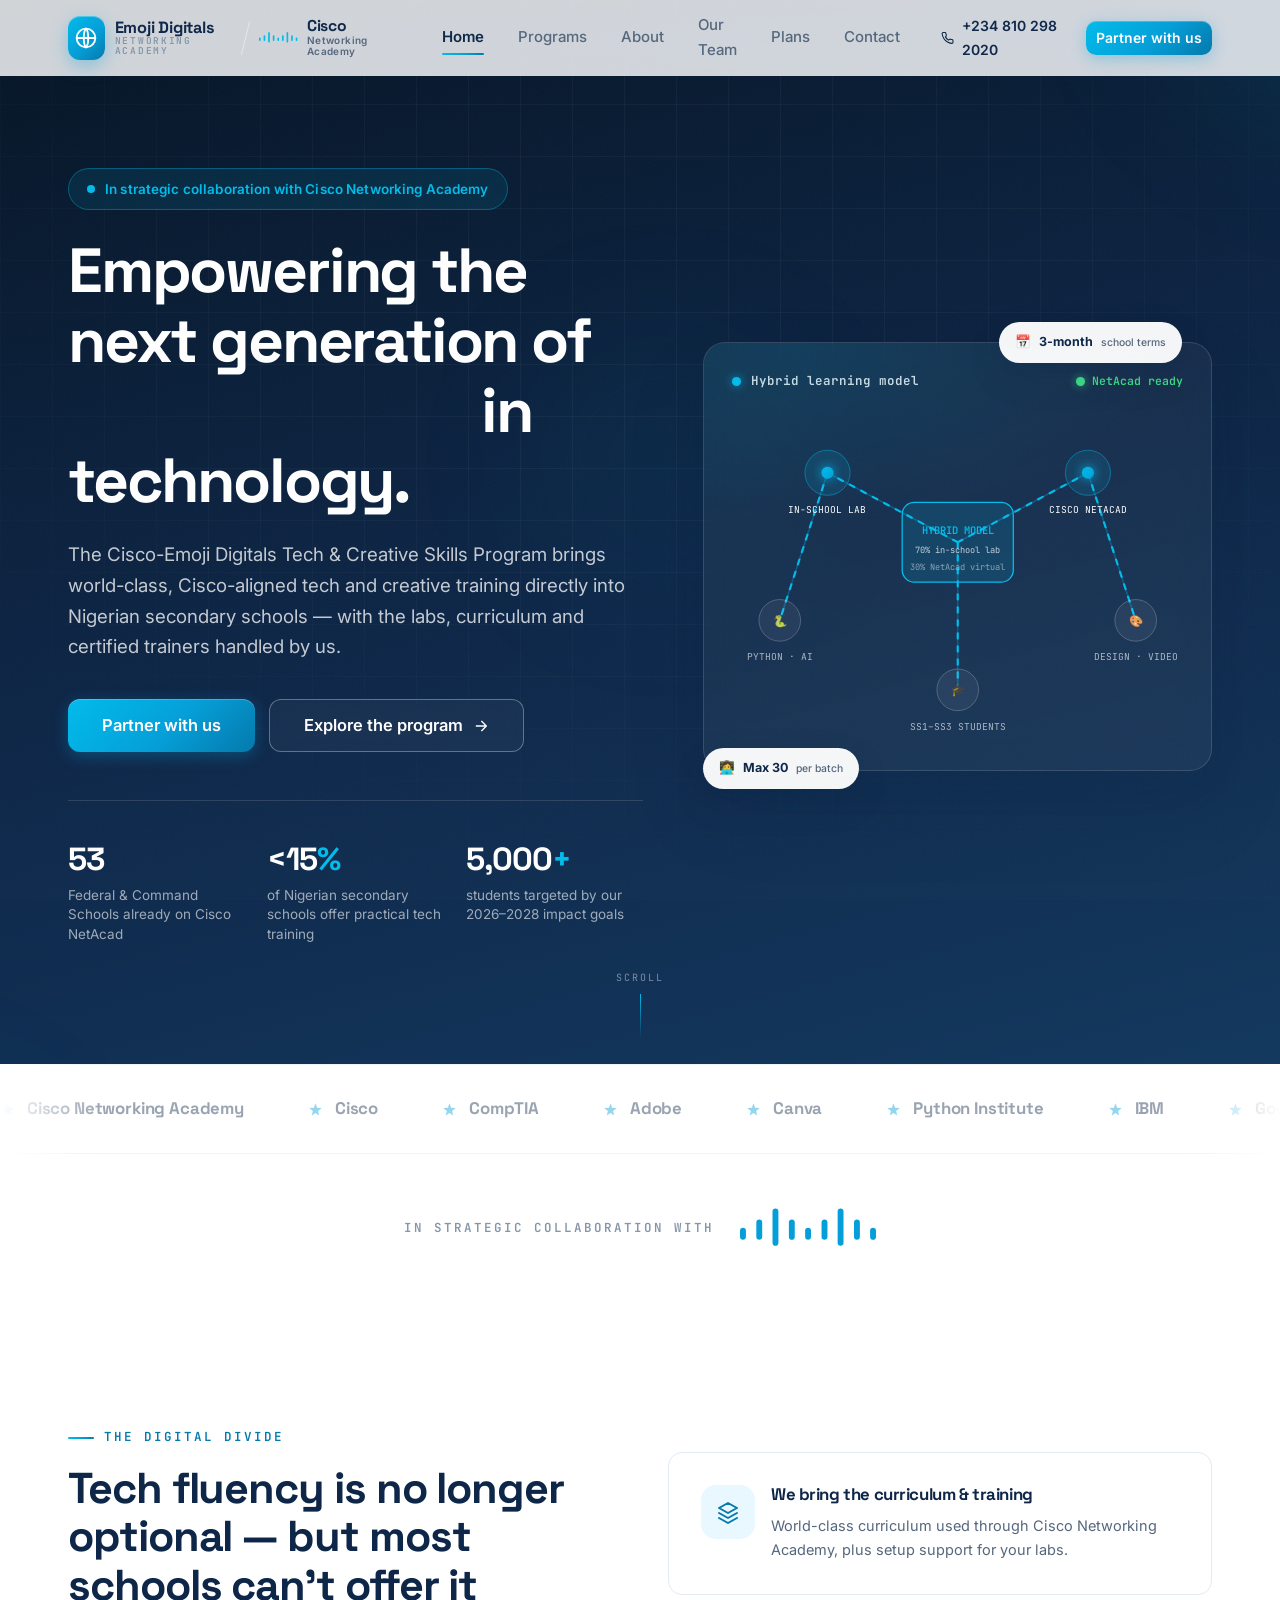
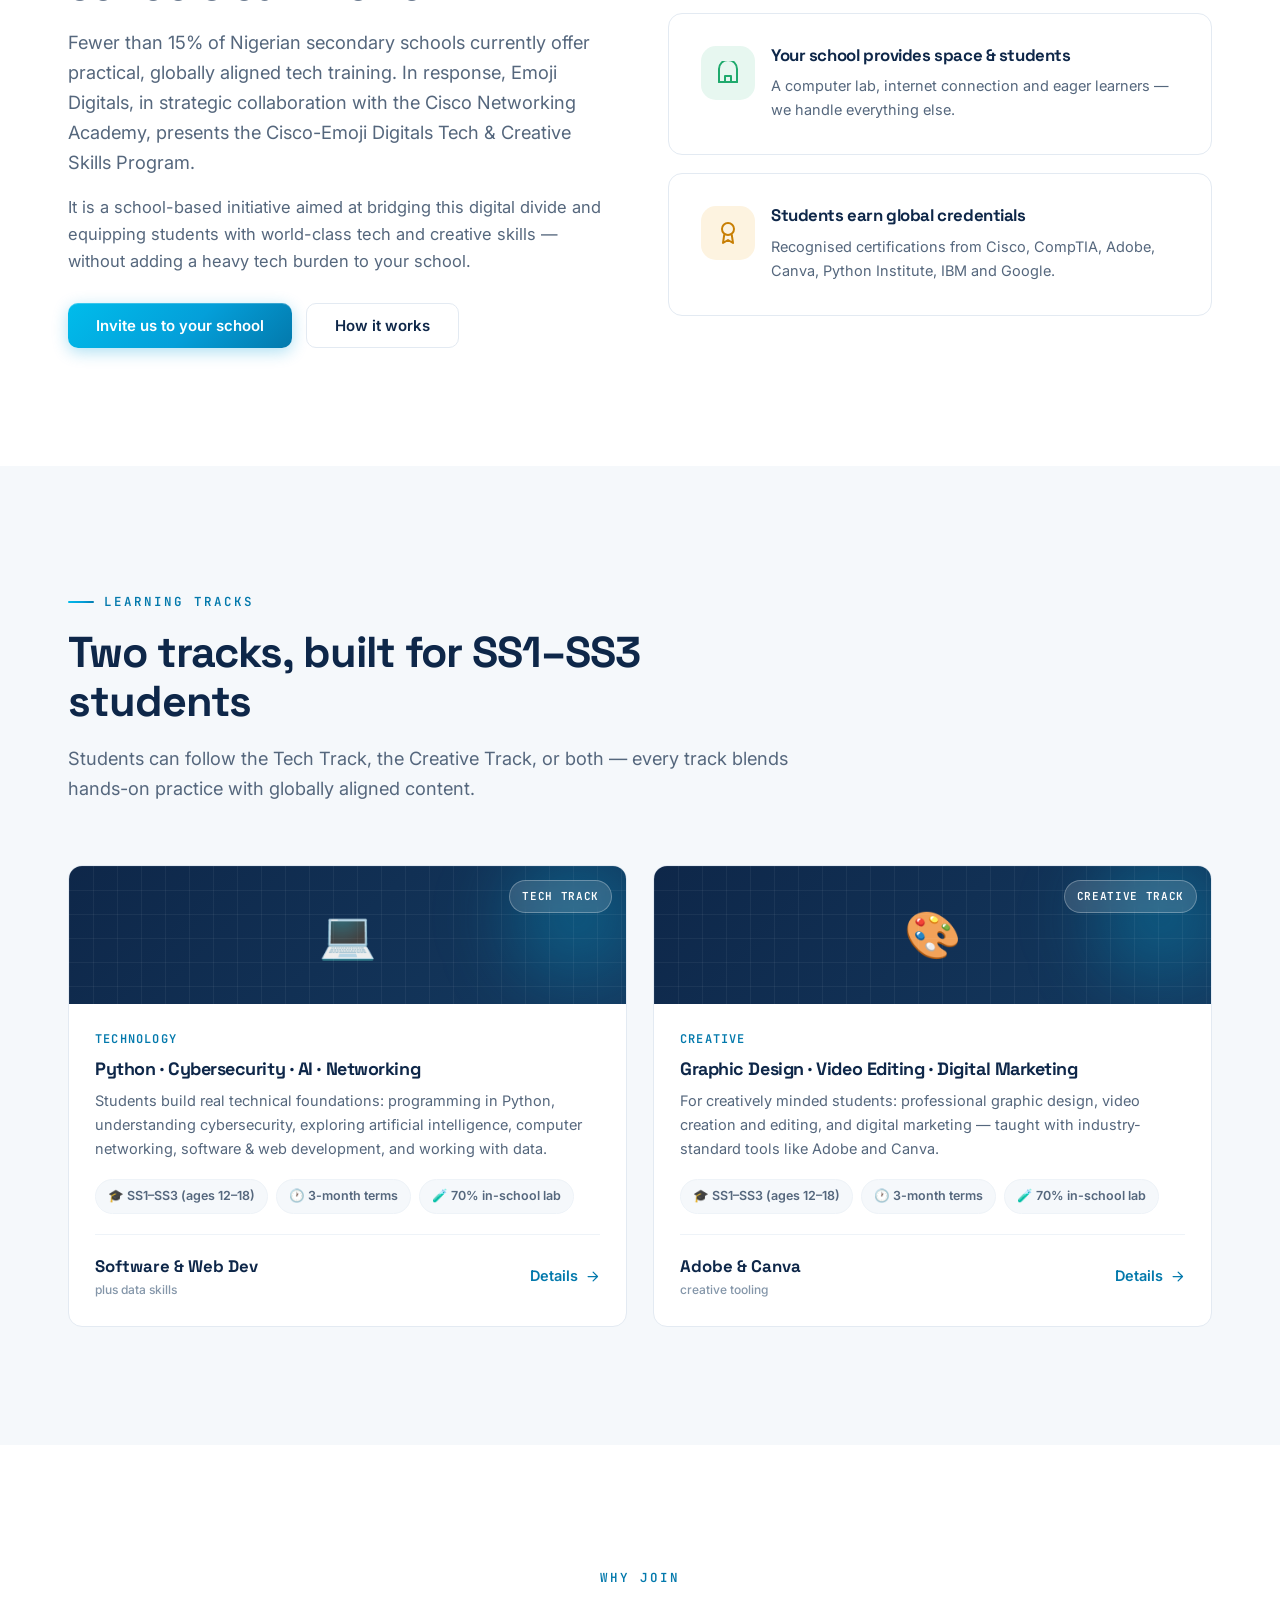
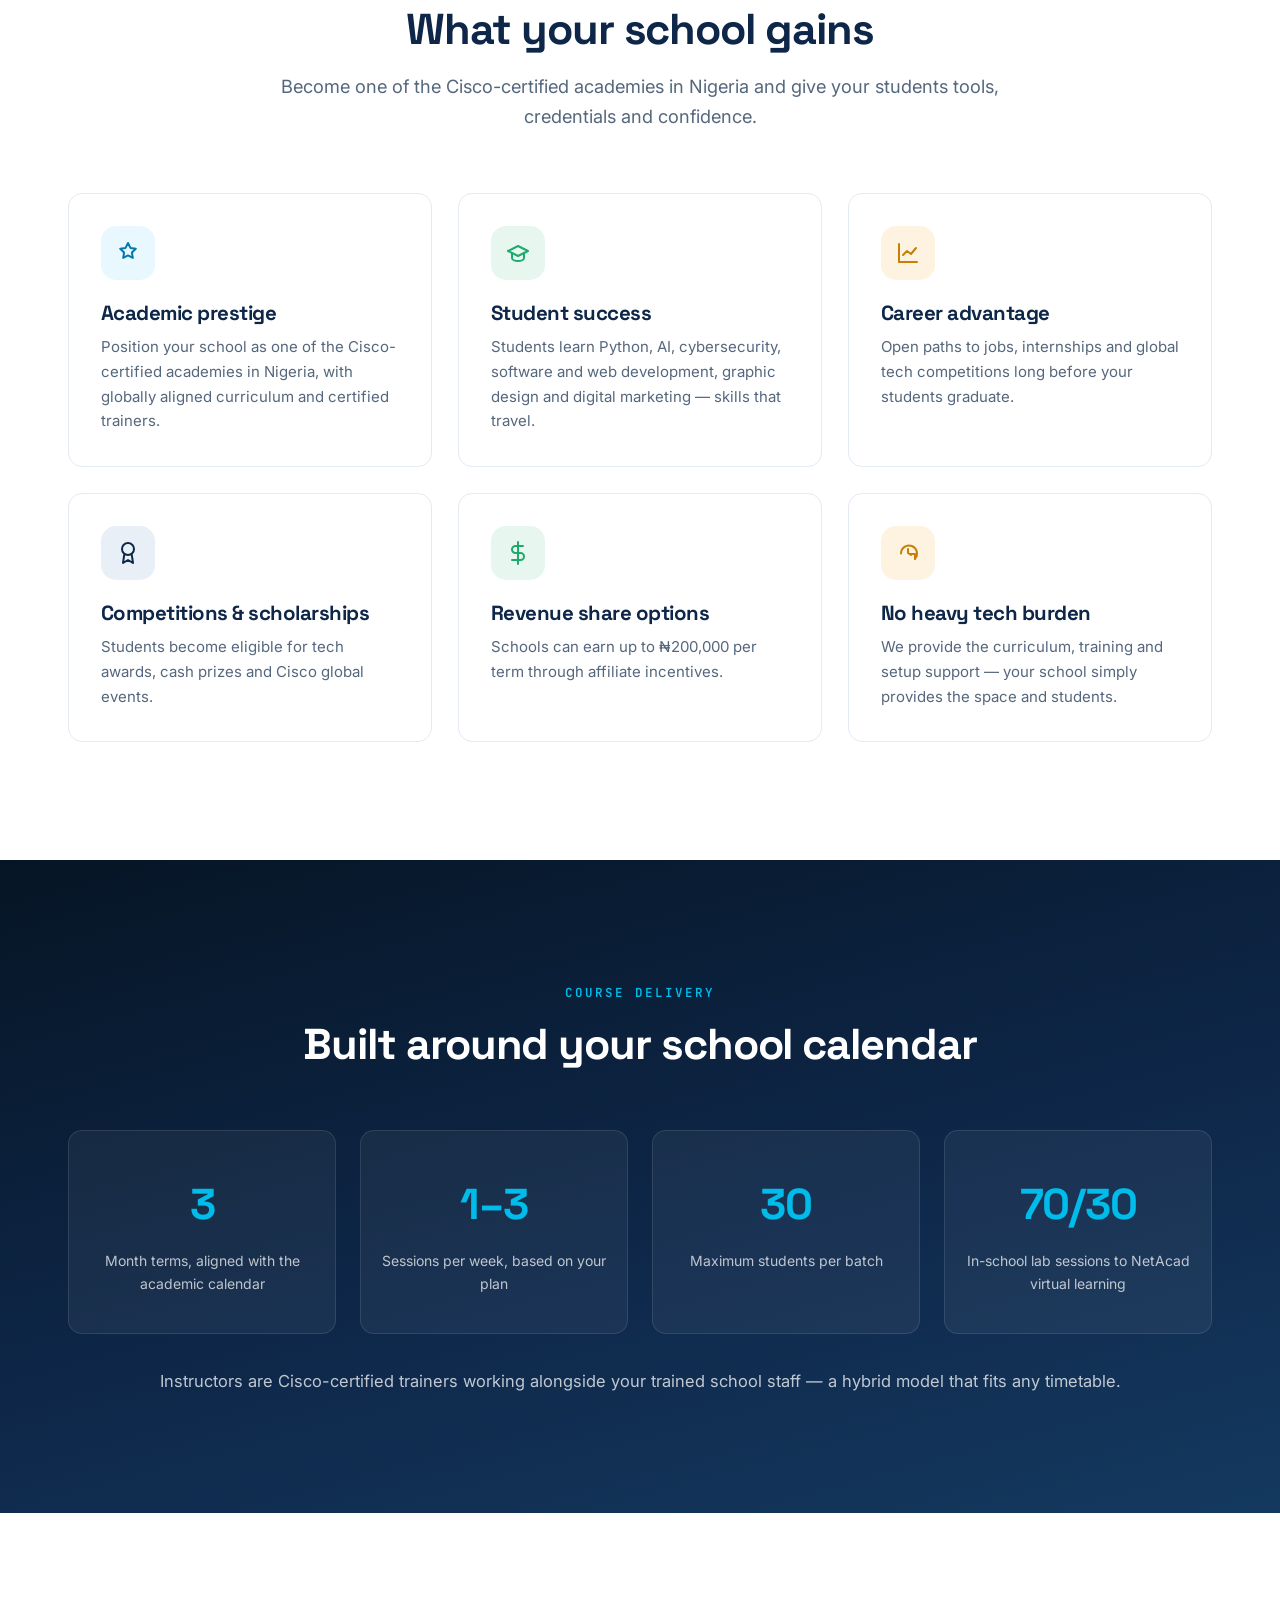
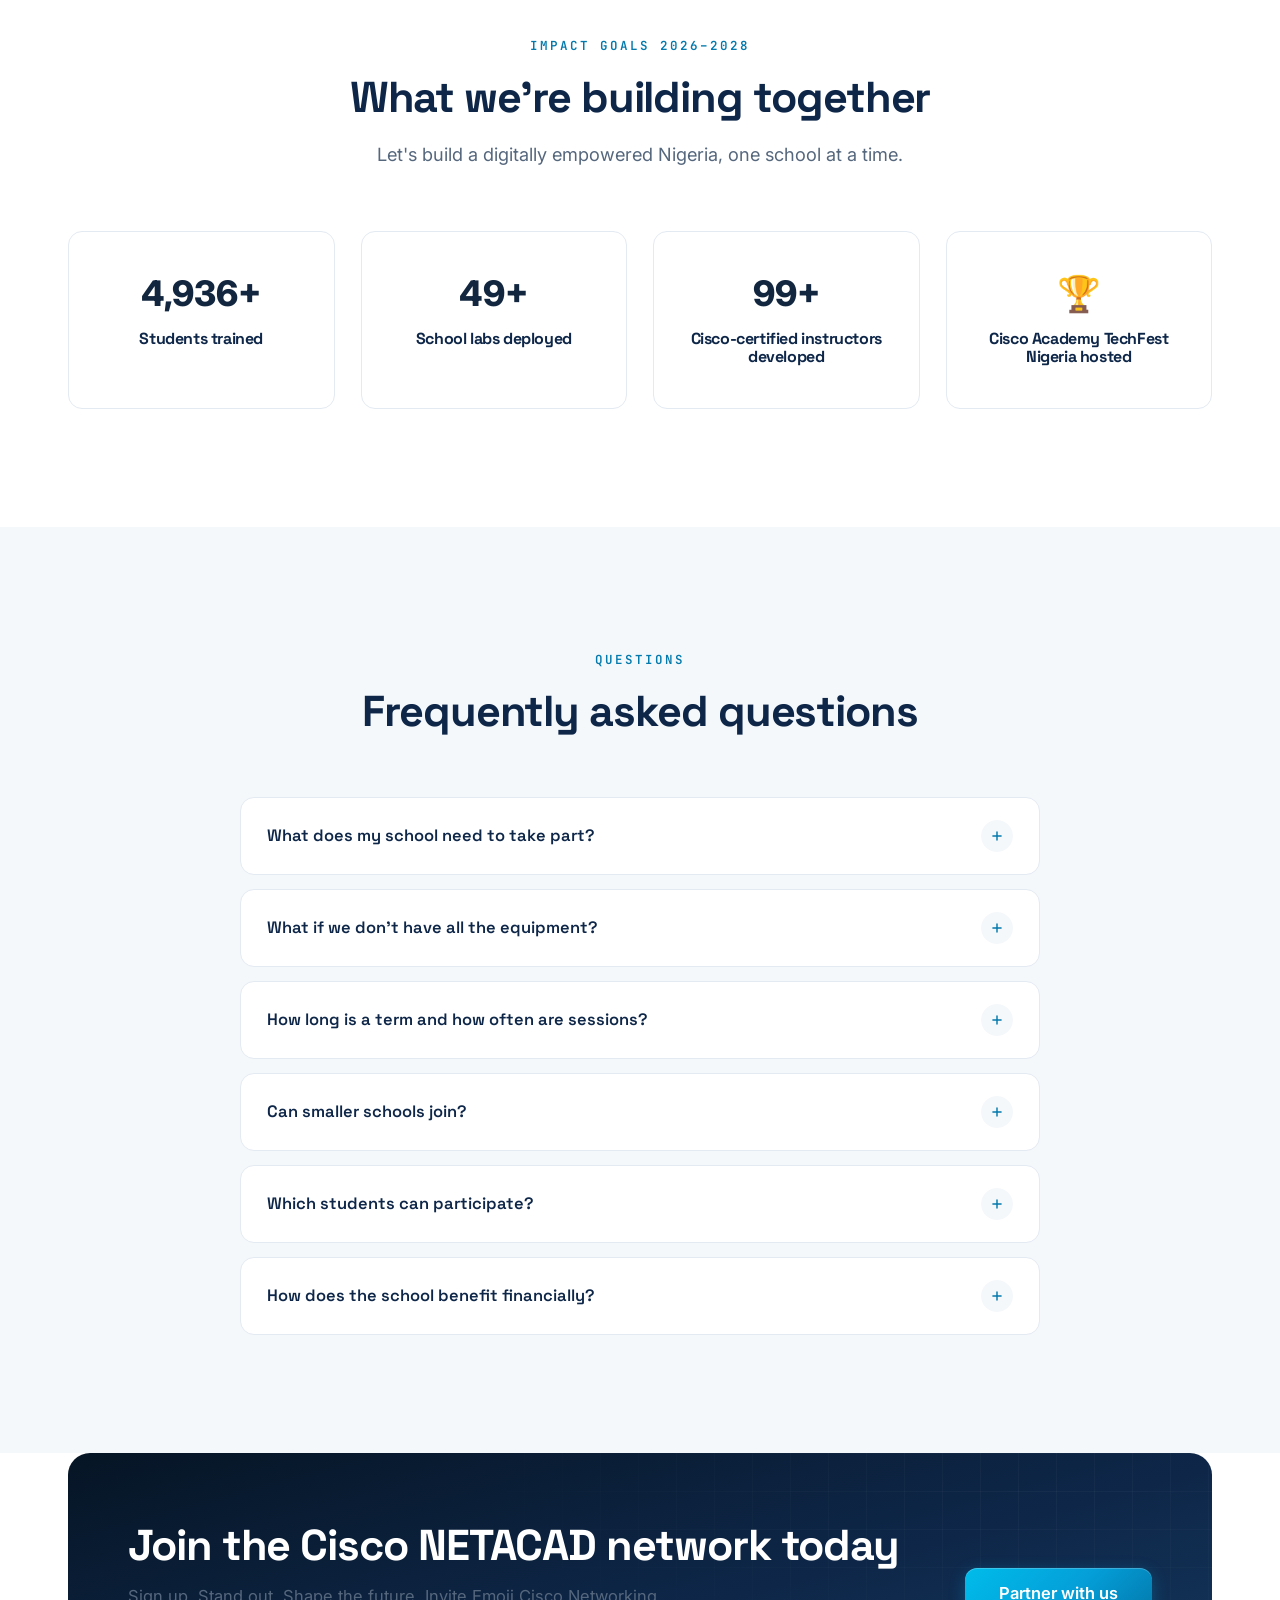
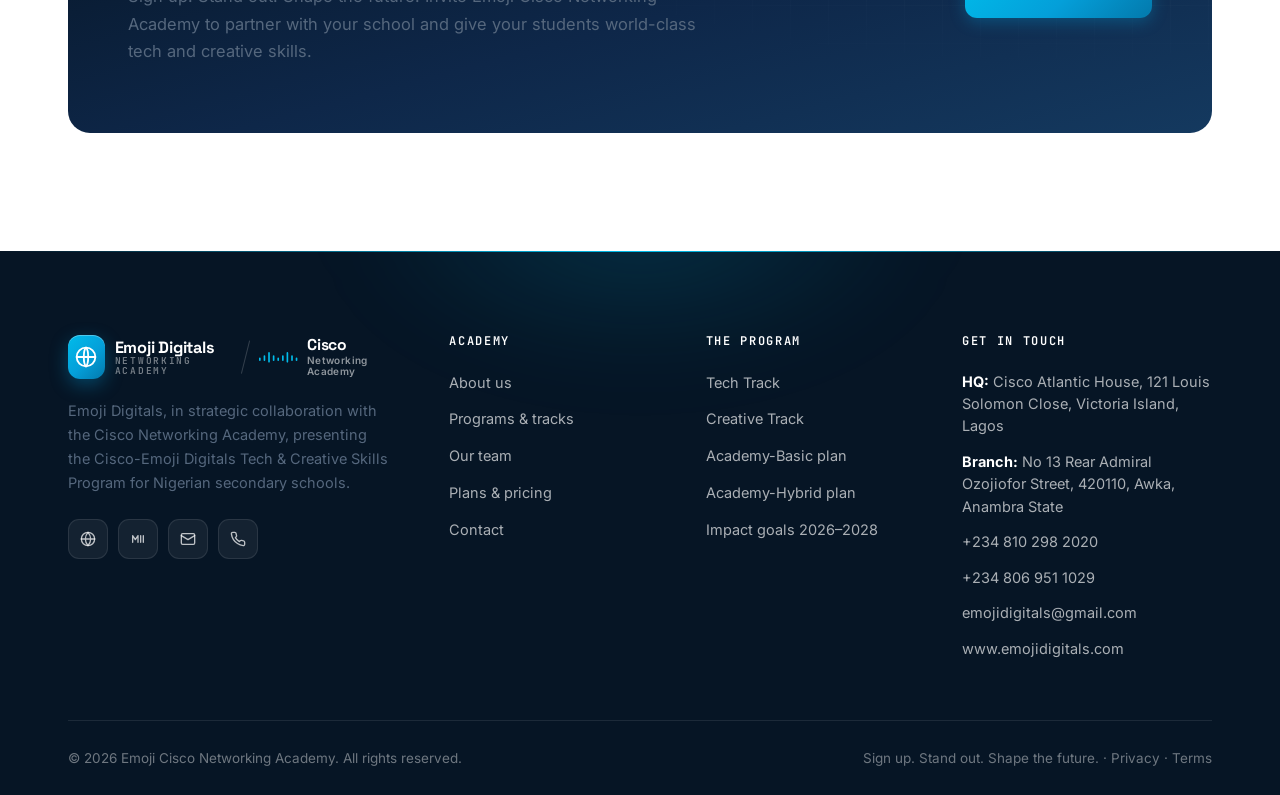
==== commit b7b89578: "Premium rebrand: Cisco brand system, real logos, motion layer - Authentic Cisco bridge logo (from si" ====
--- a/index.html
+++ b/index.html
@@ -7,19 +7,35 @@
   <meta name="description" content="Emoji Cisco Networking Academy, in strategic collaboration with Cisco Networking Academy, brings world-class tech and creative skills training to Nigerian secondary schools through the Cisco-Emoji Digitals Tech & Creative Skills Program." />
   <link rel="preconnect" href="https://fonts.googleapis.com" />
   <link rel="preconnect" href="https://fonts.gstatic.com" crossorigin />
-  <link href="https://fonts.googleapis.com/css2?family=Inter:wght@400;500;600;700;800&family=JetBrains+Mono:wght@500;600&display=swap" rel="stylesheet" />
+  <link href="https://fonts.googleapis.com/css2?family=Inter:wght@400;500;600;700;800&family=JetBrains+Mono:wght@500;600&family=Space+Grotesk:wght@500;600;700&display=swap" rel="stylesheet" />
   <link rel="stylesheet" href="css/styles.css" />
-  <link rel="icon" href="data:image/svg+xml,%3Csvg xmlns='http://www.w3.org/2000/svg' viewBox='0 0 100 100'%3E%3Crect width='100' height='100' rx='22' fill='%230e2438'/%3E%3Ctext x='50' y='68' font-size='52' text-anchor='middle'%3E%F0%9F%8C%90%3C/text%3E%3C/svg%3E" />
+  <link rel="icon" href="data:image/svg+xml,%3Csvg xmlns='http://www.w3.org/2000/svg' viewBox='0 0 100 100'%3E%3Crect width='100' height='100' rx='22' fill='%230e2749'/%3E%3Ctext x='50' y='68' font-size='52' text-anchor='middle'%3E%F0%9F%8C%90%3C/text%3E%3C/svg%3E" />
 </head>
 <body>
   <a class="skip-link" href="#main">Skip to content</a>
+  <div class="scroll-progress" aria-hidden="true"></div>
 
   <!-- ===================== HEADER ===================== -->
   <header class="header">
     <div class="container header__inner">
       <a class="logo" href="index.html" aria-label="Emoji Cisco Networking Academy — home">
-        <span class="logo__mark" aria-hidden="true">🌐</span>
-        <span class="logo__text">Emoji Cisco <small>Networking Academy</small></span>
+        <span class="lockup">
+            <span class="lockup__mark">
+              <span class="brand-emoji"><svg viewBox="0 0 24 24" fill="none" stroke="#ffffff" stroke-width="1.7" stroke-linecap="round" stroke-linejoin="round" aria-hidden="true"><circle cx="12" cy="12" r="8.6"/><path d="M3.4 12h17.2"/><path d="M12 3.4c2.7 2.5 2.7 14.7 0 17.2"/><path d="M12 3.4c-2.7 2.5-2.7 14.7 0 17.2"/></svg></span>
+              <span class="brand-words">
+                <strong>Emoji Digitals</strong>
+                <small>Networking Academy</small>
+              </span>
+            </span>
+            <span class="lockup__divider" aria-hidden="true"></span>
+            <span class="lockup__cisco">
+              <svg class="bridge" viewBox="0 5.6 24 7" fill="currentColor" aria-hidden="true"><path d="M0 10.728a.521.521 0 001.039 0V9.573a.52.52 0 00-1.039 0v1.155M2.876 10.728a.522.522 0 001.04 0V8.139a.52.52 0 00-1.039 0v2.589M5.737 11.771a.52.52 0 001.039 0V6.17a.52.52 0 00-1.039 0v5.601M8.624 10.728a.52.52 0 001.039 0V8.139a.52.52 0 00-1.039 0v2.589M11.494 10.728a.522.522 0 001.039 0V9.573a.52.52 0 00-1.039 0v1.155M14.393 10.728a.521.521 0 001.04 0V8.139a.52.52 0 00-1.039 0v2.589M17.231 11.771a.521.521 0 001.039 0V6.17a.52.52 0 00-1.039 0v5.601M20.117 10.728a.522.522 0 001.041 0V8.139a.521.521 0 00-1.04 0v2.589M22.961 10.728a.52.52 0 001.039 0V9.573a.52.52 0 00-1.039 0v1.155"/></svg>
+              <span class="cisco-words">
+                <strong>Cisco</strong>
+                <small>Networking Academy</small>
+              </span>
+            </span>
+          </span>
       </a>
       <nav class="nav" aria-label="Primary">
         <a class="nav__link" href="index.html">Home</a>
@@ -34,7 +50,7 @@
           <svg width="16" height="16" viewBox="0 0 24 24" fill="none" stroke="currentColor" stroke-width="2" stroke-linecap="round" stroke-linejoin="round" aria-hidden="true"><path d="M22 16.9v3a2 2 0 01-2.2 2 19.8 19.8 0 01-8.6-3.1 19.5 19.5 0 01-6-6A19.8 19.8 0 012.1 4.2 2 2 0 014.1 2h3a2 2 0 012 1.7c.1 1 .4 2 .7 2.9a2 2 0 01-.5 2.1L8.1 9.9a16 16 0 006 6l1.2-1.2a2 2 0 012.1-.5c.9.3 1.9.6 2.9.7a2 2 0 011.7 2z"/></svg>
           +234 810 298 2020
         </a>
-        <a class="btn btn--primary btn--sm" href="contact.html">Partner with us</a>
+        <a class="btn btn--primary btn--sm" href="contact.html" data-magnetic>Partner with us</a>
         <button class="burger" aria-label="Toggle navigation menu" aria-expanded="false">
           <span></span><span></span><span></span>
         </button>
@@ -54,18 +70,19 @@
   <main id="main">
     <!-- ===================== HERO ===================== -->
     <section class="hero">
+      <div class="hero__aurora" aria-hidden="true"><span></span><span></span><span></span></div>
       <div class="container hero__grid">
         <div>
           <span class="hero__badge"><span class="pulse" aria-hidden="true"></span> In strategic collaboration with Cisco Networking Academy</span>
-          <h1>Empowering the next generation of <span class="grad">digital leaders</span> in technology.</h1>
+          <h1><span data-split>Empowering the next generation of</span> <span class="grad" data-split data-split-offset="0.5">digital leaders</span> <span data-split data-split-offset="1">in technology.</span></h1>
           <p class="hero__sub">
             The Cisco-Emoji Digitals Tech &amp; Creative Skills Program brings world-class,
             Cisco-aligned tech and creative training directly into Nigerian secondary schools —
             with the labs, curriculum and certified trainers handled by us.
           </p>
           <div class="hero__cta">
-            <a class="btn btn--primary btn--lg" href="contact.html">Partner with us</a>
-            <a class="btn btn--ghost-light btn--lg" href="courses.html">
+            <a class="btn btn--primary btn--lg" href="contact.html" data-magnetic>Partner with us</a>
+            <a class="btn btn--ghost-light btn--lg" href="courses.html" data-magnetic>
               Explore the program
               <svg width="16" height="16" viewBox="0 0 24 24" fill="none" stroke="currentColor" stroke-width="2" stroke-linecap="round" stroke-linejoin="round" aria-hidden="true"><path d="M5 12h14M13 5l7 7-7 7"/></svg>
             </a>
@@ -86,8 +103,8 @@
           </div>
         </div>
 
-        <div class="hero__visual">
-          <div class="topology-card">
+        <div class="hero__visual" data-parallax>
+          <div class="topology-card" data-tilt="3">
             <div class="topology-card__head">
               <span class="topology-card__title">
                 <span class="dot dot--blue" aria-hidden="true"></span> Hybrid learning model
@@ -160,21 +177,24 @@
           <div class="float-chip float-chip--2"><span aria-hidden="true">👩‍💻</span> Max 30 <small>per batch</small></div>
         </div>
       </div>
-    </section>
-
-    <!-- ===================== TRUST STRIP ===================== -->
-    <div class="trust">
-      <div class="container trust__inner">
-        <span class="trust__label">Credentials students earn</span>
-        <span class="trust__item">Cisco</span>
-        <span class="trust__item">CompTIA</span>
-        <span class="trust__item">Adobe</span>
-        <span class="trust__item">Canva</span>
-        <span class="trust__item">Python Institute</span>
-        <span class="trust__item">IBM</span>
-        <span class="trust__item">Google</span>
+      <div class="scroll-cue" aria-hidden="true">Scroll</div>
+    </section>
+
+    <!-- ===================== CREDENTIAL MARQUEE ===================== -->
+    <div class="marquee" aria-label="Certifications and tools students work with">
+      <div class="marquee__track">
+        <span class="marquee__item"><svg width="15" height="15" viewBox="0 0 24 24" fill="currentColor" aria-hidden="true"><path d="M12 1.8l2.5 7.2 7.5.5-5.8 4.8 1.8 7.1L12 17.6l-6 3.8 1.8-7.1L2 9.5l7.5-.5z"/></svg>Cisco Networking Academy</span><span class="marquee__item"><svg width="15" height="15" viewBox="0 0 24 24" fill="currentColor" aria-hidden="true"><path d="M12 1.8l2.5 7.2 7.5.5-5.8 4.8 1.8 7.1L12 17.6l-6 3.8 1.8-7.1L2 9.5l7.5-.5z"/></svg>Cisco</span><span class="marquee__item"><svg width="15" height="15" viewBox="0 0 24 24" fill="currentColor" aria-hidden="true"><path d="M12 1.8l2.5 7.2 7.5.5-5.8 4.8 1.8 7.1L12 17.6l-6 3.8 1.8-7.1L2 9.5l7.5-.5z"/></svg>CompTIA</span><span class="marquee__item"><svg width="15" height="15" viewBox="0 0 24 24" fill="currentColor" aria-hidden="true"><path d="M12 1.8l2.5 7.2 7.5.5-5.8 4.8 1.8 7.1L12 17.6l-6 3.8 1.8-7.1L2 9.5l7.5-.5z"/></svg>Adobe</span><span class="marquee__item"><svg width="15" height="15" viewBox="0 0 24 24" fill="currentColor" aria-hidden="true"><path d="M12 1.8l2.5 7.2 7.5.5-5.8 4.8 1.8 7.1L12 17.6l-6 3.8 1.8-7.1L2 9.5l7.5-.5z"/></svg>Canva</span><span class="marquee__item"><svg width="15" height="15" viewBox="0 0 24 24" fill="currentColor" aria-hidden="true"><path d="M12 1.8l2.5 7.2 7.5.5-5.8 4.8 1.8 7.1L12 17.6l-6 3.8 1.8-7.1L2 9.5l7.5-.5z"/></svg>Python Institute</span><span class="marquee__item"><svg width="15" height="15" viewBox="0 0 24 24" fill="currentColor" aria-hidden="true"><path d="M12 1.8l2.5 7.2 7.5.5-5.8 4.8 1.8 7.1L12 17.6l-6 3.8 1.8-7.1L2 9.5l7.5-.5z"/></svg>IBM</span><span class="marquee__item"><svg width="15" height="15" viewBox="0 0 24 24" fill="currentColor" aria-hidden="true"><path d="M12 1.8l2.5 7.2 7.5.5-5.8 4.8 1.8 7.1L12 17.6l-6 3.8 1.8-7.1L2 9.5l7.5-.5z"/></svg>Google</span><span class="marquee__item"><svg width="15" height="15" viewBox="0 0 24 24" fill="currentColor" aria-hidden="true"><path d="M12 1.8l2.5 7.2 7.5.5-5.8 4.8 1.8 7.1L12 17.6l-6 3.8 1.8-7.1L2 9.5l7.5-.5z"/></svg>Cisco Packet Tracer</span>
+        <span class="marquee__item"><svg width="15" height="15" viewBox="0 0 24 24" fill="currentColor" aria-hidden="true"><path d="M12 1.8l2.5 7.2 7.5.5-5.8 4.8 1.8 7.1L12 17.6l-6 3.8 1.8-7.1L2 9.5l7.5-.5z"/></svg>Cisco Networking Academy</span><span class="marquee__item"><svg width="15" height="15" viewBox="0 0 24 24" fill="currentColor" aria-hidden="true"><path d="M12 1.8l2.5 7.2 7.5.5-5.8 4.8 1.8 7.1L12 17.6l-6 3.8 1.8-7.1L2 9.5l7.5-.5z"/></svg>Cisco</span><span class="marquee__item"><svg width="15" height="15" viewBox="0 0 24 24" fill="currentColor" aria-hidden="true"><path d="M12 1.8l2.5 7.2 7.5.5-5.8 4.8 1.8 7.1L12 17.6l-6 3.8 1.8-7.1L2 9.5l7.5-.5z"/></svg>CompTIA</span><span class="marquee__item"><svg width="15" height="15" viewBox="0 0 24 24" fill="currentColor" aria-hidden="true"><path d="M12 1.8l2.5 7.2 7.5.5-5.8 4.8 1.8 7.1L12 17.6l-6 3.8 1.8-7.1L2 9.5l7.5-.5z"/></svg>Adobe</span><span class="marquee__item"><svg width="15" height="15" viewBox="0 0 24 24" fill="currentColor" aria-hidden="true"><path d="M12 1.8l2.5 7.2 7.5.5-5.8 4.8 1.8 7.1L12 17.6l-6 3.8 1.8-7.1L2 9.5l7.5-.5z"/></svg>Canva</span><span class="marquee__item"><svg width="15" height="15" viewBox="0 0 24 24" fill="currentColor" aria-hidden="true"><path d="M12 1.8l2.5 7.2 7.5.5-5.8 4.8 1.8 7.1L12 17.6l-6 3.8 1.8-7.1L2 9.5l7.5-.5z"/></svg>Python Institute</span><span class="marquee__item"><svg width="15" height="15" viewBox="0 0 24 24" fill="currentColor" aria-hidden="true"><path d="M12 1.8l2.5 7.2 7.5.5-5.8 4.8 1.8 7.1L12 17.6l-6 3.8 1.8-7.1L2 9.5l7.5-.5z"/></svg>IBM</span><span class="marquee__item"><svg width="15" height="15" viewBox="0 0 24 24" fill="currentColor" aria-hidden="true"><path d="M12 1.8l2.5 7.2 7.5.5-5.8 4.8 1.8 7.1L12 17.6l-6 3.8 1.8-7.1L2 9.5l7.5-.5z"/></svg>Google</span><span class="marquee__item"><svg width="15" height="15" viewBox="0 0 24 24" fill="currentColor" aria-hidden="true"><path d="M12 1.8l2.5 7.2 7.5.5-5.8 4.8 1.8 7.1L12 17.6l-6 3.8 1.8-7.1L2 9.5l7.5-.5z"/></svg>Cisco Packet Tracer</span>
       </div>
     </div>
+
+    <!-- ===================== COLLABORATION BAND ===================== -->
+    <section class="collab-band" aria-label="In strategic collaboration with Cisco Networking Academy">
+      <div class="container collab-band__inner">
+        <span class="collab-band__label">In strategic collaboration with</span>
+        <svg class="collab-band__logo" viewBox="0 5.6 24 7" fill="currentColor" role="img" aria-label="Cisco Networking Academy"><path d="M0 10.728a.521.521 0 001.039 0V9.573a.52.52 0 00-1.039 0v1.155M2.876 10.728a.522.522 0 001.04 0V8.139a.52.52 0 00-1.039 0v2.589M5.737 11.771a.52.52 0 001.039 0V6.17a.52.52 0 00-1.039 0v5.601M8.624 10.728a.52.52 0 001.039 0V8.139a.52.52 0 00-1.039 0v2.589M11.494 10.728a.522.522 0 001.039 0V9.573a.52.52 0 00-1.039 0v1.155M14.393 10.728a.521.521 0 001.04 0V8.139a.52.52 0 00-1.039 0v2.589M17.231 11.771a.521.521 0 001.039 0V6.17a.52.52 0 00-1.039 0v5.601M20.117 10.728a.522.522 0 001.041 0V8.139a.521.521 0 00-1.04 0v2.589M22.961 10.728a.52.52 0 001.039 0V9.573a.52.52 0 00-1.039 0v1.155"/></svg>
+      </div>
+    </section>
 
     <!-- ===================== THE PROBLEM / RESPONSE ===================== -->
     <section class="section">
@@ -192,7 +212,7 @@
           </div>
           <div class="reveal" data-delay="2">
             <div class="grid" style="gap:18px">
-              <div class="card" style="display:flex;gap:16px;align-items:flex-start">
+              <div class="card" data-tilt="4" style="display:flex;gap:16px;align-items:flex-start">
                 <div class="card__icon" style="margin:0;flex-shrink:0" aria-hidden="true">
                   <svg width="24" height="24" viewBox="0 0 24 24" fill="none" stroke="currentColor" stroke-width="2" stroke-linecap="round" stroke-linejoin="round"><path d="M12 3l9 5-9 5-9-5 9-5z"/><path d="M21 13l-9 5-9-5"/><path d="M21 18l-9 5-9-5"/></svg>
                 </div>
@@ -201,7 +221,7 @@
                   <p style="font-size:14.5px">World-class curriculum used through Cisco Networking Academy, plus setup support for your labs.</p>
                 </div>
               </div>
-              <div class="card" style="display:flex;gap:16px;align-items:flex-start">
+              <div class="card" data-tilt="4" style="display:flex;gap:16px;align-items:flex-start">
                 <div class="card__icon card__icon--green" style="margin:0;flex-shrink:0" aria-hidden="true">
                   <svg width="24" height="24" viewBox="0 0 24 24" fill="none" stroke="currentColor" stroke-width="2" stroke-linecap="round" stroke-linejoin="round"><path d="M3 21V8a9 9 0 0118 0v13"/><path d="M3 21h18M9 21v-6h6v6"/></svg>
                 </div>
@@ -210,7 +230,7 @@
                   <p style="font-size:14.5px">A computer lab, internet connection and eager learners — we handle everything else.</p>
                 </div>
               </div>
-              <div class="card" style="display:flex;gap:16px;align-items:flex-start">
+              <div class="card" data-tilt="4" style="display:flex;gap:16px;align-items:flex-start">
                 <div class="card__icon card__icon--amber" style="margin:0;flex-shrink:0" aria-hidden="true">
                   <svg width="24" height="24" viewBox="0 0 24 24" fill="none" stroke="currentColor" stroke-width="2" stroke-linecap="round" stroke-linejoin="round"><circle cx="12" cy="8" r="6"/><path d="M8.2 13.9L7 22l5-3 5 3-1.2-8.1"/></svg>
                 </div>
@@ -448,7 +468,7 @@
             <h2 style="color:#fff">Join the Cisco NETACAD network today</h2>
             <p>Sign up. Stand out. Shape the future. Invite Emoji Cisco Networking Academy to partner with your school and give your students world-class tech and creative skills.</p>
           </div>
-          <a class="btn btn--primary btn--lg" href="contact.html">Partner with us</a>
+          <a class="btn btn--primary btn--lg" href="contact.html" data-magnetic>Partner with us</a>
         </div>
       </div>
     </section>
@@ -456,12 +476,28 @@
 
   <!-- ===================== FOOTER ===================== -->
   <footer class="footer">
+    <span class="footer__glow" aria-hidden="true"></span>
     <div class="container">
       <div class="footer__grid">
         <div>
-          <a class="logo" href="index.html">
-            <span class="logo__mark" aria-hidden="true">🌐</span>
-            <span class="logo__text" style="color:#fff">Emoji Cisco <small>Networking Academy</small></span>
+          <a class="logo" href="index.html" aria-label="Emoji Cisco Networking Academy — home">
+            <span class="lockup">
+            <span class="lockup__mark">
+              <span class="brand-emoji"><svg viewBox="0 0 24 24" fill="none" stroke="#ffffff" stroke-width="1.7" stroke-linecap="round" stroke-linejoin="round" aria-hidden="true"><circle cx="12" cy="12" r="8.6"/><path d="M3.4 12h17.2"/><path d="M12 3.4c2.7 2.5 2.7 14.7 0 17.2"/><path d="M12 3.4c-2.7 2.5-2.7 14.7 0 17.2"/></svg></span>
+              <span class="brand-words">
+                <strong>Emoji Digitals</strong>
+                <small>Networking Academy</small>
+              </span>
+            </span>
+            <span class="lockup__divider" aria-hidden="true"></span>
+            <span class="lockup__cisco">
+              <svg class="bridge" viewBox="0 5.6 24 7" fill="currentColor" aria-hidden="true"><path d="M0 10.728a.521.521 0 001.039 0V9.573a.52.52 0 00-1.039 0v1.155M2.876 10.728a.522.522 0 001.04 0V8.139a.52.52 0 00-1.039 0v2.589M5.737 11.771a.52.52 0 001.039 0V6.17a.52.52 0 00-1.039 0v5.601M8.624 10.728a.52.52 0 001.039 0V8.139a.52.52 0 00-1.039 0v2.589M11.494 10.728a.522.522 0 001.039 0V9.573a.52.52 0 00-1.039 0v1.155M14.393 10.728a.521.521 0 001.04 0V8.139a.52.52 0 00-1.039 0v2.589M17.231 11.771a.521.521 0 001.039 0V6.17a.52.52 0 00-1.039 0v5.601M20.117 10.728a.522.522 0 001.041 0V8.139a.521.521 0 00-1.04 0v2.589M22.961 10.728a.52.52 0 001.039 0V9.573a.52.52 0 00-1.039 0v1.155"/></svg>
+              <span class="cisco-words">
+                <strong>Cisco</strong>
+                <small>Networking Academy</small>
+              </span>
+            </span>
+          </span>
           </a>
           <p class="footer__about">Emoji Digitals, in strategic collaboration with the Cisco Networking Academy, presenting the Cisco-Emoji Digitals Tech &amp; Creative Skills Program for Nigerian secondary schools.</p>
           <div class="social-row">
--- a/css/styles.css
+++ b/css/styles.css
@@ -1,44 +1,54 @@
 /* ============================================================
-   Emoji Cisco Networking Academy — Core Stylesheet
-   Clean, professional Cisco-inspired design system
+   Emoji Cisco Networking Academy — Premium Design System
+   Brand: Cisco Networking Academy × Emoji Digitals
    ============================================================ */
 
 /* ---------- Design Tokens ---------- */
 :root {
+  /* Cisco brand palette */
   --cisco-blue: #00bceb;
-  --cisco-blue-dark: #049fd9;
-  --cisco-blue-soft: #e5f6fd;
-
-  --navy: #0e2438;
-  --navy-deep: #081724;
-  --navy-800: #16344e;
-
-  --ink: #16283a;
-  --muted: #5c6f82;
-  --muted-light: #8a99a8;
-
-  --line: #e2e9f0;
-  --bg-soft: #f4f8fb;
+  --cisco-blue-600: #049fd9;
+  --cisco-blue-700: #0379ac;
+  --cisco-blue-050: #e8f8fe;
+
+  --navy: #0e2749;          /* Cisco dark */
+  --navy-800: #0a1e39;
+  --navy-900: #061525;
+
+  --ink: #12263f;
+  --muted: #55677d;
+  --muted-light: #8496a9;
+
+  --line: #e3eaf2;
+  --line-soft: #eef3f8;
+  --bg-soft: #f5f8fb;
   --white: #ffffff;
 
   --green: #1faa6d;
-  --green-soft: #e6f7f0;
-  --amber: #f2a900;
-  --amber-soft: #fdf3dc;
-
-  --radius-sm: 8px;
-  --radius-md: 12px;
-  --radius-lg: 20px;
-
-  --shadow-sm: 0 1px 2px rgba(14, 36, 56, 0.06), 0 2px 8px rgba(14, 36, 56, 0.06);
-  --shadow-md: 0 4px 12px rgba(14, 36, 56, 0.08), 0 12px 32px rgba(14, 36, 56, 0.10);
-  --shadow-lg: 0 12px 28px rgba(14, 36, 56, 0.12), 0 32px 64px rgba(14, 36, 56, 0.14);
-
+  --green-050: #e7f7f0;
+  --amber: #f5a623;
+  --amber-050: #fdf3e0;
+
+  --gradient-brand: linear-gradient(135deg, #00bceb 0%, #049fd9 55%, #0379ac 100%);
+  --gradient-navy: linear-gradient(165deg, #061525 0%, #0e2749 55%, #14395f 100%);
+
+  --font-display: "Space Grotesk", "Inter", -apple-system, BlinkMacSystemFont, "Segoe UI", sans-serif;
   --font-sans: "Inter", -apple-system, BlinkMacSystemFont, "Segoe UI", Roboto, Helvetica, Arial, sans-serif;
   --font-mono: "JetBrains Mono", "SFMono-Regular", Consolas, "Liberation Mono", monospace;
 
-  --container: 1180px;
-  --header-h: 72px;
+  --ease-expo: cubic-bezier(0.16, 1, 0.3, 1);
+  --ease-smooth: cubic-bezier(0.22, 1, 0.36, 1);
+
+  --radius-sm: 8px;
+  --radius-md: 14px;
+  --radius-lg: 22px;
+
+  --shadow-sm: 0 1px 2px rgba(14, 39, 73, 0.05), 0 2px 8px rgba(14, 39, 73, 0.05);
+  --shadow-md: 0 4px 14px rgba(14, 39, 73, 0.07), 0 14px 40px rgba(14, 39, 73, 0.09);
+  --shadow-lg: 0 14px 34px rgba(14, 39, 73, 0.12), 0 40px 80px rgba(14, 39, 73, 0.14);
+
+  --container: 1200px;
+  --header-h: 76px;
 }
 
 /* ---------- Reset ---------- */
@@ -57,43 +67,54 @@
 
 body {
   font-family: var(--font-sans);
-  font-size: 16px;
-  line-height: 1.6;
+  font-size: 16.5px;
+  line-height: 1.65;
   color: var(--ink);
   background: var(--white);
   -webkit-font-smoothing: antialiased;
   text-rendering: optimizeLegibility;
-}
-
-img,
-svg {
-  display: block;
-  max-width: 100%;
-}
-
-a {
-  color: inherit;
-  text-decoration: none;
-}
-
-ul,
-ol {
-  list-style: none;
-}
-
-button {
-  font: inherit;
-  cursor: pointer;
-  border: none;
-  background: none;
-  color: inherit;
-}
-
-input,
-select,
-textarea {
-  font: inherit;
-  color: inherit;
+  overflow-x: hidden;
+}
+
+/* Fine grain texture for depth (very subtle) */
+body::after {
+  content: "";
+  position: fixed;
+  inset: 0;
+  z-index: 9999;
+  pointer-events: none;
+  opacity: 0.028;
+  background-image: url("data:image/svg+xml,%3Csvg xmlns='http://www.w3.org/2000/svg' width='160' height='160'%3E%3Cfilter id='n'%3E%3CfeTurbulence type='fractalNoise' baseFrequency='0.9' numOctaves='2'/%3E%3C/filter%3E%3Crect width='160' height='160' filter='url(%23n)'/%3E%3C/svg%3E");
+}
+
+::selection {
+  background: var(--cisco-blue);
+  color: var(--white);
+}
+
+::-webkit-scrollbar { width: 11px; }
+::-webkit-scrollbar-track { background: var(--bg-soft); }
+::-webkit-scrollbar-thumb { background: #c3d2e0; border-radius: 99px; border: 3px solid var(--bg-soft); }
+::-webkit-scrollbar-thumb:hover { background: #9db3c6; }
+
+img, svg { display: block; max-width: 100%; }
+a { color: inherit; text-decoration: none; }
+ul, ol { list-style: none; }
+button { font: inherit; cursor: pointer; border: none; background: none; color: inherit; }
+input, select, textarea { font: inherit; color: inherit; }
+
+/* ---------- Scroll progress ---------- */
+.scroll-progress {
+  position: fixed;
+  top: 0;
+  left: 0;
+  right: 0;
+  height: 2.5px;
+  z-index: 200;
+  background: var(--gradient-brand);
+  transform-origin: 0 50%;
+  transform: scaleX(0);
+  will-change: transform;
 }
 
 /* ---------- Utility ---------- */
@@ -101,121 +122,100 @@
   width: 100%;
   max-width: var(--container);
   margin-inline: auto;
-  padding-inline: 24px;
-}
-
-.section {
-  padding: 96px 0;
-}
-
-.section--soft {
-  background: var(--bg-soft);
-}
-
-.section--navy {
-  background: var(--navy);
-  color: var(--white);
-}
-
-.section-head {
-  max-width: 680px;
-  margin-bottom: 56px;
-}
-
-.section-head.center {
-  margin-inline: auto;
-  text-align: center;
-}
+  padding-inline: 28px;
+}
+
+.section { padding: 118px 0; position: relative; }
+.section--tight { padding: 84px 0; }
+.section--soft { background: var(--bg-soft); }
+.section--navy { background: var(--gradient-navy); color: var(--white); }
+
+.section-head { max-width: 720px; margin-bottom: 62px; }
+.section-head.center { margin-inline: auto; text-align: center; }
 
 .eyebrow {
   display: inline-flex;
   align-items: center;
-  gap: 8px;
-  font-size: 13px;
-  font-weight: 600;
-  letter-spacing: 0.12em;
+  gap: 10px;
+  font-family: var(--font-mono);
+  font-size: 12.5px;
+  font-weight: 600;
+  letter-spacing: 0.16em;
   text-transform: uppercase;
-  color: var(--cisco-blue-dark);
-  margin-bottom: 14px;
+  color: var(--cisco-blue-700);
+  margin-bottom: 16px;
 }
 
 .eyebrow::before {
   content: "";
-  width: 24px;
+  width: 26px;
   height: 2px;
-  background: var(--cisco-blue);
+  background: var(--gradient-brand);
   border-radius: 2px;
 }
 
-.section-head.center .eyebrow::before {
-  display: none;
-}
-
-h1,
-h2,
-h3,
-h4 {
-  line-height: 1.15;
-  letter-spacing: -0.02em;
+.section-head.center .eyebrow::before { display: none; }
+.section--navy .eyebrow { color: var(--cisco-blue); }
+
+h1, h2, h3, h4 {
+  font-family: var(--font-display);
+  line-height: 1.12;
+  letter-spacing: -0.025em;
   font-weight: 700;
   color: var(--navy);
 }
 
-.section--navy h1,
-.section--navy h2,
-.section--navy h3,
-.section--navy h4 {
-  color: var(--white);
-}
-
-h2 {
-  font-size: clamp(1.75rem, 3.2vw, 2.5rem);
-}
-
-h3 {
-  font-size: 1.25rem;
-}
-
-p {
-  color: var(--muted);
-}
-
-.section--navy p {
-  color: rgba(255, 255, 255, 0.72);
-}
-
-.lead {
-  font-size: 1.125rem;
-  margin-top: 16px;
-}
+.section--navy h1, .section--navy h2, .section--navy h3, .section--navy h4 { color: var(--white); }
+
+h2 { font-size: clamp(1.9rem, 3.4vw, 2.7rem); }
+h3 { font-size: 1.28rem; }
+
+p { color: var(--muted); }
+.section--navy p { color: rgba(255, 255, 255, 0.74); }
+.lead { font-size: 1.14rem; margin-top: 18px; }
 
 /* ---------- Buttons ---------- */
 .btn {
+  position: relative;
   display: inline-flex;
   align-items: center;
   justify-content: center;
   gap: 10px;
-  padding: 13px 26px;
-  border-radius: var(--radius-sm);
+  padding: 14px 28px;
+  border-radius: 10px;
   font-weight: 600;
   font-size: 15px;
   line-height: 1;
   white-space: nowrap;
-  transition: transform 0.15s ease, box-shadow 0.15s ease, background 0.15s ease, border-color 0.15s ease, color 0.15s ease;
-}
-
-.btn:active {
-  transform: translateY(1px);
-}
+  overflow: hidden;
+  isolation: isolate;
+  transition: transform 0.35s var(--ease-expo), box-shadow 0.35s var(--ease-expo),
+    background 0.25s ease, border-color 0.25s ease, color 0.25s ease;
+}
+
+.btn:active { transform: scale(0.97); }
+
+/* Shine sweep */
+.btn::after {
+  content: "";
+  position: absolute;
+  inset: 0;
+  z-index: -1;
+  background: linear-gradient(105deg, transparent 40%, rgba(255, 255, 255, 0.28) 50%, transparent 60%);
+  transform: translateX(-120%);
+  transition: transform 0.7s var(--ease-expo);
+}
+
+.btn:hover::after { transform: translateX(120%); }
 
 .btn--primary {
-  background: linear-gradient(135deg, var(--cisco-blue), var(--cisco-blue-dark));
+  background: var(--gradient-brand);
   color: var(--white);
-  box-shadow: 0 4px 14px rgba(4, 159, 217, 0.35);
+  box-shadow: 0 4px 16px rgba(4, 159, 217, 0.32), inset 0 1px 0 rgba(255, 255, 255, 0.22);
 }
 
 .btn--primary:hover {
-  box-shadow: 0 6px 22px rgba(4, 159, 217, 0.45);
+  box-shadow: 0 10px 30px rgba(4, 159, 217, 0.42), inset 0 1px 0 rgba(255, 255, 255, 0.25);
   transform: translateY(-2px);
 }
 
@@ -227,32 +227,118 @@
 
 .btn--outline:hover {
   border-color: var(--cisco-blue);
-  color: var(--cisco-blue-dark);
+  color: var(--cisco-blue-700);
+  transform: translateY(-2px);
+  box-shadow: var(--shadow-sm);
 }
 
 .btn--ghost-light {
-  border: 1.5px solid rgba(255, 255, 255, 0.35);
+  border: 1.5px solid rgba(255, 255, 255, 0.32);
   color: var(--white);
+  background: rgba(255, 255, 255, 0.04);
+  backdrop-filter: blur(6px);
 }
 
 .btn--ghost-light:hover {
-  background: rgba(255, 255, 255, 0.1);
-  border-color: var(--white);
-}
-
-.btn--lg {
-  padding: 16px 32px;
-  font-size: 16px;
-}
-
-.btn--block {
-  width: 100%;
-}
-
-.btn--sm {
-  padding: 9px 18px;
-  font-size: 14px;
-}
+  background: rgba(255, 255, 255, 0.12);
+  border-color: rgba(255, 255, 255, 0.7);
+  transform: translateY(-2px);
+}
+
+.btn--lg { padding: 17px 34px; font-size: 16.5px; border-radius: 12px; }
+.btn--block { width: 100%; }
+.btn--sm { padding: 10px 19px; font-size: 14px; }
+
+/* ---------- Brand lockup ---------- */
+.lockup {
+  display: inline-flex;
+  align-items: center;
+  gap: 14px;
+}
+
+.lockup__divider {
+  width: 1px;
+  height: 34px;
+  background: var(--line);
+  transform: rotate(14deg);
+  opacity: 0.9;
+}
+
+.lockup__mark {
+  display: flex;
+  align-items: center;
+  gap: 10px;
+}
+
+.brand-emoji {
+  display: inline-grid;
+  place-items: center;
+  width: 44px;
+  height: 44px;
+  border-radius: 12px;
+  background: var(--gradient-brand);
+  box-shadow: 0 6px 18px rgba(4, 159, 217, 0.35), inset 0 1px 0 rgba(255, 255, 255, 0.3);
+  transition: transform 0.4s var(--ease-expo);
+}
+
+.brand-emoji svg { width: 26px; height: 26px; }
+
+.lockup:hover .brand-emoji { transform: rotate(-6deg) scale(1.05); }
+
+.brand-words {
+  display: flex;
+  flex-direction: column;
+  line-height: 1.05;
+}
+
+.brand-words strong {
+  font-family: var(--font-display);
+  font-size: 1.02rem;
+  font-weight: 700;
+  letter-spacing: -0.015em;
+  color: var(--navy);
+}
+
+.brand-words small {
+  font-family: var(--font-mono);
+  font-size: 9.5px;
+  font-weight: 600;
+  letter-spacing: 0.18em;
+  text-transform: uppercase;
+  color: var(--muted-light);
+}
+
+/* Cisco lockup */
+.lockup__cisco {
+  display: flex;
+  align-items: center;
+  gap: 9px;
+}
+
+.lockup__cisco .bridge { width: 46px; height: auto; color: var(--cisco-blue); }
+
+.lockup__cisco .cisco-words {
+  display: flex;
+  flex-direction: column;
+  line-height: 1.12;
+}
+
+.lockup__cisco .cisco-words strong {
+  font-family: var(--font-display);
+  font-size: 0.98rem;
+  font-weight: 700;
+  letter-spacing: -0.01em;
+  color: var(--navy);
+}
+
+.lockup__cisco .cisco-words small {
+  font-size: 10px;
+  font-weight: 600;
+  letter-spacing: 0.04em;
+  color: var(--muted);
+}
+
+.logo { display: inline-flex; align-items: center; }
 
 /* ---------- Header ---------- */
 .header {
@@ -262,100 +348,63 @@
   right: 0;
   z-index: 100;
   height: var(--header-h);
-  background: rgba(255, 255, 255, 0.92);
-  backdrop-filter: blur(12px);
-  -webkit-backdrop-filter: blur(12px);
+  background: rgba(255, 255, 255, 0.82);
+  backdrop-filter: blur(18px) saturate(1.6);
+  -webkit-backdrop-filter: blur(18px) saturate(1.6);
   border-bottom: 1px solid transparent;
-  transition: box-shadow 0.25s ease, border-color 0.25s ease;
+  transition: height 0.45s var(--ease-expo), box-shadow 0.45s var(--ease-expo), border-color 0.45s ease, background 0.3s ease;
 }
 
 .header--scrolled {
-  border-bottom-color: var(--line);
-  box-shadow: 0 2px 16px rgba(14, 36, 56, 0.06);
+  height: 64px;
+  border-bottom-color: var(--line-soft);
+  box-shadow: 0 2px 24px rgba(14, 39, 73, 0.06);
+  background: rgba(255, 255, 255, 0.93);
 }
 
 .header__inner {
-  height: var(--header-h);
+  height: 100%;
   display: flex;
   align-items: center;
   justify-content: space-between;
-  gap: 24px;
-}
-
-/* Logo */
-.logo {
-  display: flex;
-  align-items: center;
-  gap: 12px;
-  font-weight: 800;
-  font-size: 1.05rem;
-  letter-spacing: -0.01em;
-  color: var(--navy);
-}
-
-.logo__mark {
-  width: 42px;
-  height: 42px;
-  border-radius: 11px;
-  background: linear-gradient(135deg, var(--navy), var(--navy-800));
-  display: grid;
-  place-items: center;
-  font-size: 20px;
-  box-shadow: inset 0 0 0 1px rgba(255, 255, 255, 0.08), 0 4px 10px rgba(14, 36, 56, 0.25);
-}
-
-.logo__text { display: flex; flex-direction: column; line-height: 1.1; }
-.logo__text small {
-  font-size: 10px;
-  font-weight: 600;
-  letter-spacing: 0.14em;
-  text-transform: uppercase;
-  color: var(--cisco-blue-dark);
+  gap: 26px;
+  transition: height 0.45s var(--ease-expo);
 }
 
 /* Nav */
-.nav {
-  display: flex;
-  align-items: center;
-  gap: 6px;
-}
+.nav { display: flex; align-items: center; gap: 4px; }
 
 .nav__link {
   position: relative;
-  padding: 9px 14px;
-  border-radius: var(--radius-sm);
+  padding: 9px 15px;
+  border-radius: 8px;
   font-size: 15px;
   font-weight: 500;
   color: var(--muted);
-  transition: color 0.15s ease, background 0.15s ease;
-}
-
-.nav__link:hover {
-  color: var(--navy);
-  background: var(--bg-soft);
-}
-
-.nav__link.active {
-  color: var(--cisco-blue-dark);
-  font-weight: 600;
-}
-
-.nav__link.active::after {
+  transition: color 0.2s ease, background 0.2s ease;
+}
+
+.nav__link::after {
   content: "";
   position: absolute;
-  left: 14px;
-  right: 14px;
-  bottom: 2px;
+  left: 15px;
+  right: 15px;
+  bottom: 4px;
   height: 2px;
   border-radius: 2px;
-  background: var(--cisco-blue);
-}
-
-.header__actions {
-  display: flex;
-  align-items: center;
-  gap: 14px;
-}
+  background: var(--gradient-brand);
+  transform: scaleX(0);
+  transform-origin: 0 50%;
+  transition: transform 0.35s var(--ease-expo);
+}
+
+.nav__link:hover { color: var(--navy); }
+.nav__link:hover::after { transform: scaleX(1); }
+
+.nav__link.active { color: var(--navy); font-weight: 600; }
+.nav__link.active::after { transform: scaleX(1); }
+
+.header__actions { display: flex; align-items: center; gap: 14px; }
 
 .header__phone {
   display: flex;
@@ -364,101 +413,139 @@
   font-weight: 600;
   font-size: 14px;
   color: var(--navy);
-}
-
-.header__phone:hover { color: var(--cisco-blue-dark); }
-
-/* Mobile menu */
+  transition: color 0.2s ease;
+}
+
+.header__phone:hover { color: var(--cisco-blue-700); }
+
+/* Burger */
 .burger {
   display: none;
-  width: 42px;
-  height: 42px;
-  border-radius: var(--radius-sm);
+  width: 44px;
+  height: 44px;
+  border-radius: 10px;
   border: 1.5px solid var(--line);
   position: relative;
-}
+  background: var(--white);
+  transition: border-color 0.2s ease;
+}
+
+.burger:hover { border-color: var(--cisco-blue); }
 
 .burger span {
   position: absolute;
-  left: 11px;
-  right: 11px;
+  left: 12px;
+  right: 12px;
   height: 2px;
   background: var(--navy);
   border-radius: 2px;
-  transition: transform 0.25s ease, opacity 0.2s ease, top 0.25s ease;
-}
-
-.burger span:nth-child(1) { top: 14px; }
-.burger span:nth-child(2) { top: 20px; }
-.burger span:nth-child(3) { top: 26px; }
-
-.burger.open span:nth-child(1) { top: 20px; transform: rotate(45deg); }
+  transition: transform 0.35s var(--ease-expo), opacity 0.2s ease, top 0.35s var(--ease-expo);
+}
+
+.burger span:nth-child(1) { top: 15px; }
+.burger span:nth-child(2) { top: 21px; }
+.burger span:nth-child(3) { top: 27px; }
+
+.burger.open span:nth-child(1) { top: 21px; transform: rotate(45deg); }
 .burger.open span:nth-child(2) { opacity: 0; }
-.burger.open span:nth-child(3) { top: 20px; transform: rotate(-45deg); }
-
+.burger.open span:nth-child(3) { top: 21px; transform: rotate(-45deg); }
+
+/* Mobile nav */
 .mobile-nav {
   position: fixed;
   top: var(--header-h);
   left: 0;
   right: 0;
   z-index: 99;
-  background: var(--white);
+  background: rgba(255, 255, 255, 0.97);
+  backdrop-filter: blur(20px);
   border-bottom: 1px solid var(--line);
   box-shadow: var(--shadow-md);
-  padding: 16px 24px 24px;
+  padding: 18px 28px 28px;
   display: none;
   flex-direction: column;
   gap: 4px;
-  transform: translateY(-8px);
+  transform: translateY(-10px);
   opacity: 0;
   pointer-events: none;
-  transition: transform 0.25s ease, opacity 0.25s ease;
-}
-
-.mobile-nav.open {
-  transform: translateY(0);
-  opacity: 1;
-  pointer-events: auto;
-}
-
-.mobile-nav .nav__link {
-  padding: 13px 12px;
-  font-size: 16px;
-}
-
-.mobile-nav .btn {
-  margin-top: 12px;
-}
+  transition: transform 0.4s var(--ease-expo), opacity 0.3s ease;
+}
+
+.mobile-nav.open { transform: translateY(0); opacity: 1; pointer-events: auto; }
+.mobile-nav .nav__link { padding: 14px 12px; font-size: 16.5px; }
+.mobile-nav .nav__link::after { display: none; }
+.mobile-nav .btn { margin-top: 14px; }
 
 /* ---------- Hero ---------- */
 .hero {
   position: relative;
-  padding: calc(var(--header-h) + 80px) 0 96px;
-  background:
-    radial-gradient(1100px 500px at 85% -10%, rgba(0, 188, 235, 0.22), transparent 60%),
-    radial-gradient(800px 400px at 10% 110%, rgba(0, 188, 235, 0.12), transparent 60%),
-    linear-gradient(160deg, var(--navy-deep) 0%, var(--navy) 55%, #0f2c46 100%);
+  padding: calc(var(--header-h) + 92px) 0 120px;
+  background: var(--gradient-navy);
   color: var(--white);
   overflow: hidden;
-}
-
+  isolation: isolate;
+}
+
+/* Aurora mesh */
+.hero__aurora {
+  position: absolute;
+  inset: -20%;
+  z-index: -2;
+  pointer-events: none;
+}
+
+.hero__aurora span {
+  position: absolute;
+  border-radius: 50%;
+  filter: blur(90px);
+  opacity: 0.55;
+  will-change: transform;
+}
+
+.hero__aurora span:nth-child(1) {
+  width: 46vw; height: 46vw;
+  top: -12%; right: -8%;
+  background: radial-gradient(circle, rgba(0, 188, 235, 0.5), transparent 65%);
+  animation: drift1 22s ease-in-out infinite alternate;
+}
+
+.hero__aurora span:nth-child(2) {
+  width: 38vw; height: 38vw;
+  bottom: -18%; left: -6%;
+  background: radial-gradient(circle, rgba(3, 121, 172, 0.45), transparent 65%);
+  animation: drift2 26s ease-in-out infinite alternate;
+}
+
+.hero__aurora span:nth-child(3) {
+  width: 26vw; height: 26vw;
+  top: 34%; left: 42%;
+  background: radial-gradient(circle, rgba(0, 188, 235, 0.22), transparent 65%);
+  animation: drift3 18s ease-in-out infinite alternate;
+}
+
+@keyframes drift1 { to { transform: translate(-6vw, 5vh) scale(1.12); } }
+@keyframes drift2 { to { transform: translate(5vw, -4vh) scale(0.92); } }
+@keyframes drift3 { to { transform: translate(-4vw, -6vh) scale(1.2); } }
+
+/* Technical grid */
 .hero::before {
   content: "";
   position: absolute;
   inset: 0;
+  z-index: -1;
   background-image:
-    linear-gradient(rgba(255, 255, 255, 0.035) 1px, transparent 1px),
-    linear-gradient(90deg, rgba(255, 255, 255, 0.035) 1px, transparent 1px);
-  background-size: 44px 44px;
-  mask-image: radial-gradient(ellipse 90% 70% at 50% 30%, black 30%, transparent 75%);
-  -webkit-mask-image: radial-gradient(ellipse 90% 70% at 50% 30%, black 30%, transparent 75%);
+    linear-gradient(rgba(255, 255, 255, 0.04) 1px, transparent 1px),
+    linear-gradient(90deg, rgba(255, 255, 255, 0.04) 1px, transparent 1px);
+  background-size: 52px 52px;
+  mask-image: radial-gradient(ellipse 90% 75% at 50% 28%, black 25%, transparent 78%);
+  -webkit-mask-image: radial-gradient(ellipse 90% 75% at 50% 28%, black 25%, transparent 78%);
 }
 
 .hero__grid {
   position: relative;
   display: grid;
-  grid-template-columns: 1.05fr 0.95fr;
-  gap: 56px;
+  grid-template-columns: 1.06fr 0.94fr;
+  gap: 60px;
   align-items: center;
 }
 
@@ -466,14 +553,16 @@
   display: inline-flex;
   align-items: center;
   gap: 10px;
-  padding: 8px 16px;
+  padding: 9px 18px;
   border-radius: 999px;
-  background: rgba(0, 188, 235, 0.12);
+  background: rgba(0, 188, 235, 0.1);
   border: 1px solid rgba(0, 188, 235, 0.35);
   color: var(--cisco-blue);
   font-size: 13.5px;
   font-weight: 600;
-  margin-bottom: 24px;
+  letter-spacing: 0.01em;
+  margin-bottom: 26px;
+  backdrop-filter: blur(6px);
 }
 
 .hero__badge .pulse {
@@ -481,56 +570,98 @@
   height: 8px;
   border-radius: 50%;
   background: var(--cisco-blue);
-  box-shadow: 0 0 0 0 rgba(0, 188, 235, 0.6);
-  animation: pulse 2s infinite;
+  animation: pulse 2.2s infinite;
 }
 
 @keyframes pulse {
   0% { box-shadow: 0 0 0 0 rgba(0, 188, 235, 0.55); }
-  70% { box-shadow: 0 0 0 10px rgba(0, 188, 235, 0); }
+  70% { box-shadow: 0 0 0 11px rgba(0, 188, 235, 0); }
   100% { box-shadow: 0 0 0 0 rgba(0, 188, 235, 0); }
 }
 
 .hero h1 {
   color: var(--white);
-  font-size: clamp(2.25rem, 4.6vw, 3.5rem);
-  letter-spacing: -0.03em;
-  margin-bottom: 22px;
+  font-size: clamp(2.4rem, 4.9vw, 3.9rem);
+  letter-spacing: -0.035em;
+  margin-bottom: 24px;
 }
 
 .hero h1 .grad {
-  background: linear-gradient(90deg, var(--cisco-blue), #6fd9f7);
+  background: linear-gradient(92deg, #00bceb 10%, #7ee3fb 90%);
   -webkit-background-clip: text;
   background-clip: text;
   -webkit-text-fill-color: transparent;
 }
 
+/* Word-reveal animation */
+.split-word {
+  display: inline-block;
+  overflow: hidden;
+  vertical-align: bottom;
+  padding-bottom: 0.14em;
+  margin-bottom: -0.14em;
+}
+
+.split-word > span {
+  display: inline-block;
+  transform: translateY(115%);
+  transition: transform 1.1s var(--ease-expo);
+}
+
+.reveal.visible .split-word > span,
+.hero .split-word > span { transform: translateY(0); }
+
+/* ---------- Collaboration band ---------- */
+.collab-band { padding: 54px 0; background: var(--white); }
+
+.collab-band__inner {
+  display: flex;
+  align-items: center;
+  justify-content: center;
+  gap: 26px;
+  flex-wrap: wrap;
+}
+
+.collab-band__label {
+  font-family: var(--font-mono);
+  font-size: 12.5px;
+  font-weight: 600;
+  letter-spacing: 0.16em;
+  text-transform: uppercase;
+  color: var(--muted-light);
+}
+
+.collab-band__logo {
+  width: 136px;
+  height: auto;
+  color: var(--cisco-blue-600);
+  transition: transform 0.45s var(--ease-expo);
+}
+
+.collab-band__logo:hover { transform: scale(1.08); }
+
 .hero__sub {
-  font-size: 1.15rem;
-  color: rgba(255, 255, 255, 0.75);
-  max-width: 540px;
-  margin-bottom: 34px;
-}
-
-.hero__cta {
-  display: flex;
-  flex-wrap: wrap;
-  gap: 14px;
-  margin-bottom: 44px;
-}
+  font-size: 1.17rem;
+  color: rgba(255, 255, 255, 0.76);
+  max-width: 560px;
+  margin-bottom: 36px;
+}
+
+.hero__cta { display: flex; flex-wrap: wrap; gap: 14px; margin-bottom: 48px; }
 
 .hero__stats {
   display: grid;
   grid-template-columns: repeat(3, 1fr);
-  gap: 20px;
-  border-top: 1px solid rgba(255, 255, 255, 0.12);
-  padding-top: 30px;
+  gap: 22px;
+  border-top: 1px solid rgba(255, 255, 255, 0.13);
+  padding-top: 32px;
 }
 
 .hero__stat .num {
-  font-size: 1.9rem;
-  font-weight: 800;
-  letter-spacing: -0.02em;
+  font-family: var(--font-display);
+  font-size: 2rem;
+  font-weight: 700;
+  letter-spacing: -0.03em;
   color: var(--white);
 }
 
@@ -539,51 +670,90 @@
 .hero__stat .label {
   font-size: 13.5px;
   color: rgba(255, 255, 255, 0.6);
-}
-
-/* Hero network visual */
-.hero__visual {
+  line-height: 1.45;
+}
+
+/* Scroll cue */
+.scroll-cue {
+  position: absolute;
+  left: 50%;
+  bottom: 26px;
+  transform: translateX(-50%);
+  display: flex;
+  flex-direction: column;
+  align-items: center;
+  gap: 8px;
+  color: rgba(255, 255, 255, 0.45);
+  font-family: var(--font-mono);
+  font-size: 10px;
+  letter-spacing: 0.2em;
+  text-transform: uppercase;
+}
+
+.scroll-cue::after {
+  content: "";
+  width: 1px;
+  height: 44px;
+  background: linear-gradient(180deg, var(--cisco-blue), transparent);
+  animation: cue 2s var(--ease-smooth) infinite;
+}
+
+@keyframes cue {
+  0% { transform: scaleY(0); transform-origin: 50% 0; }
+  45% { transform: scaleY(1); transform-origin: 50% 0; }
+  55% { transform: scaleY(1); transform-origin: 50% 100%; }
+  100% { transform: scaleY(0); transform-origin: 50% 100%; }
+}
+
+/* Hero visual */
+.hero__visual { position: relative; will-change: transform; }
+
+.topology-card {
   position: relative;
-}
-
-.topology-card {
-  background: rgba(255, 255, 255, 0.04);
-  border: 1px solid rgba(255, 255, 255, 0.12);
+  background: rgba(255, 255, 255, 0.045);
+  border: 1px solid rgba(255, 255, 255, 0.13);
   border-radius: var(--radius-lg);
-  padding: 26px;
-  backdrop-filter: blur(8px);
-  -webkit-backdrop-filter: blur(8px);
+  padding: 28px;
+  backdrop-filter: blur(14px);
+  -webkit-backdrop-filter: blur(14px);
   box-shadow: var(--shadow-lg);
+  overflow: hidden;
+}
+
+.topology-card::before {
+  content: "";
+  position: absolute;
+  inset: 0;
+  background: radial-gradient(600px 300px at 20% 0%, rgba(0, 188, 235, 0.12), transparent 60%);
+  pointer-events: none;
 }
 
 .topology-card__head {
   display: flex;
   align-items: center;
   justify-content: space-between;
-  margin-bottom: 18px;
+  gap: 12px;
+  margin-bottom: 20px;
 }
 
 .topology-card__title {
   display: flex;
   align-items: center;
   gap: 10px;
-  font-size: 14px;
+  font-family: var(--font-mono);
+  font-size: 12.5px;
   font-weight: 600;
   color: rgba(255, 255, 255, 0.85);
 }
 
-.dot {
-  width: 10px;
-  height: 10px;
-  border-radius: 50%;
-}
-
-.dot--green { background: #3ddc84; }
+.dot { width: 9px; height: 9px; border-radius: 50%; flex-shrink: 0; }
+.dot--green { background: #3ddc84; box-shadow: 0 0 10px rgba(61, 220, 132, 0.7); }
 .dot--amber { background: var(--amber); }
-.dot--blue { background: var(--cisco-blue); }
+.dot--blue { background: var(--cisco-blue); box-shadow: 0 0 10px rgba(0, 188, 235, 0.7); }
 
 .topology-card__status {
-  font-size: 12px;
+  font-family: var(--font-mono);
+  font-size: 11.5px;
   font-weight: 600;
   color: #3ddc84;
   display: flex;
@@ -591,179 +761,202 @@
   gap: 7px;
 }
 
-/* Animated packet flow on links */
-.flow-line {
-  stroke-dasharray: 6 8;
-  animation: flow 1.6s linear infinite;
-}
-
-@keyframes flow {
-  to { stroke-dashoffset: -28; }
-}
-
-/* Floating chips over visual */
+/* Animated packet flow */
+.flow-line { stroke-dasharray: 6 9; animation: flow 1.5s linear infinite; }
+@keyframes flow { to { stroke-dashoffset: -30; } }
+
+.node-group { cursor: pointer; transition: transform 0.35s var(--ease-expo); transform-box: fill-box; transform-origin: center; }
+.node-group:hover { transform: scale(1.12); }
+
+/* Floating chips */
 .float-chip {
   position: absolute;
   display: flex;
   align-items: center;
   gap: 8px;
-  background: var(--white);
+  background: rgba(255, 255, 255, 0.96);
   color: var(--navy);
   font-size: 12.5px;
-  font-weight: 600;
-  padding: 9px 14px;
+  font-weight: 700;
+  padding: 10px 16px;
   border-radius: 999px;
   box-shadow: var(--shadow-md);
-  animation: floaty 5s ease-in-out infinite;
+  animation: floaty 5.5s ease-in-out infinite;
+  backdrop-filter: blur(8px);
 }
 
 .float-chip small { color: var(--muted); font-weight: 500; }
-
-.float-chip--1 { top: -18px; right: 8%; animation-delay: 0s; }
-.float-chip--2 { bottom: -16px; left: 2%; animation-delay: 2.5s; }
+.float-chip--1 { top: -20px; right: 6%; animation-delay: 0s; }
+.float-chip--2 { bottom: -18px; left: 0; animation-delay: 2.6s; }
 
 @keyframes floaty {
   0%, 100% { transform: translateY(0); }
-  50% { transform: translateY(-9px); }
-}
-
-/* ---------- Trust strip ---------- */
-.trust {
-  padding: 34px 0;
-  border-bottom: 1px solid var(--line);
+  50% { transform: translateY(-10px); }
+}
+
+/* ---------- Marquee ---------- */
+.marquee {
+  position: relative;
+  overflow: hidden;
+  padding: 30px 0;
+  border-block: 1px solid var(--line-soft);
   background: var(--white);
-}
-
-.trust__inner {
-  display: flex;
-  align-items: center;
-  justify-content: center;
-  flex-wrap: wrap;
-  gap: 18px 44px;
-}
-
-.trust__label {
-  font-size: 13px;
-  font-weight: 600;
-  letter-spacing: 0.1em;
-  text-transform: uppercase;
-  color: var(--muted-light);
-}
-
-.trust__item {
+  mask-image: linear-gradient(90deg, transparent, black 8%, black 92%, transparent);
+  -webkit-mask-image: linear-gradient(90deg, transparent, black 8%, black 92%, transparent);
+}
+
+.marquee__track {
+  display: flex;
+  gap: 64px;
+  width: max-content;
+  animation: marquee 34s linear infinite;
+}
+
+.marquee:hover .marquee__track { animation-play-state: paused; }
+
+.marquee__item {
+  display: flex;
+  align-items: center;
+  gap: 12px;
+  font-family: var(--font-display);
+  font-size: 1.05rem;
   font-weight: 700;
-  font-size: 15px;
+  letter-spacing: -0.01em;
   color: var(--navy);
-  opacity: 0.55;
-  display: flex;
-  align-items: center;
-  gap: 8px;
-  transition: opacity 0.2s ease;
-}
-
-.trust__item:hover { opacity: 0.9; }
-
-/* ---------- Cards & grids ---------- */
-.grid {
-  display: grid;
-  gap: 24px;
-}
-
+  opacity: 0.42;
+  white-space: nowrap;
+  transition: opacity 0.3s ease;
+}
+
+.marquee__item:hover { opacity: 0.85; }
+.marquee__item svg { color: var(--cisco-blue-600); }
+
+@keyframes marquee { to { transform: translateX(-50%); } }
+
+.marquee--dark {
+  background: transparent;
+  border-color: rgba(255, 255, 255, 0.1);
+}
+
+.marquee--dark .marquee__item { color: var(--white); opacity: 0.5; }
+.marquee--dark .marquee__item:hover { opacity: 0.9; }
+
+/* ---------- Cards ---------- */
+.grid { display: grid; gap: 26px; }
 .grid--2 { grid-template-columns: repeat(2, 1fr); }
 .grid--3 { grid-template-columns: repeat(3, 1fr); }
 .grid--4 { grid-template-columns: repeat(4, 1fr); }
 
 .card {
+  position: relative;
   background: var(--white);
   border: 1px solid var(--line);
   border-radius: var(--radius-md);
-  padding: 30px;
-  transition: transform 0.2s ease, box-shadow 0.2s ease, border-color 0.2s ease;
+  padding: 32px;
+  transition: transform 0.45s var(--ease-expo), box-shadow 0.45s var(--ease-expo), border-color 0.3s ease;
+  overflow: hidden;
+}
+
+/* Pointer-following glare */
+.card::before {
+  content: "";
+  position: absolute;
+  inset: 0;
+  background: radial-gradient(340px circle at var(--mx, 50%) var(--my, 50%), rgba(0, 188, 235, 0.09), transparent 65%);
+  opacity: 0;
+  transition: opacity 0.4s ease;
+  pointer-events: none;
 }
 
 .card:hover {
-  transform: translateY(-4px);
+  transform: translateY(-5px);
   box-shadow: var(--shadow-md);
-  border-color: rgba(0, 188, 235, 0.4);
-}
+  border-color: rgba(0, 188, 235, 0.42);
+}
+
+.card:hover::before { opacity: 1; }
 
 .card__icon {
-  width: 52px;
-  height: 52px;
-  border-radius: 13px;
+  width: 54px;
+  height: 54px;
+  border-radius: 15px;
   display: grid;
   place-items: center;
-  margin-bottom: 20px;
-  background: var(--cisco-blue-soft);
-  color: var(--cisco-blue-dark);
-}
-
-.card__icon--green { background: var(--green-soft); color: var(--green); }
-.card__icon--amber { background: var(--amber-soft); color: #c78b00; }
-.card__icon--navy { background: #e8eef5; color: var(--navy); }
+  margin-bottom: 22px;
+  background: var(--cisco-blue-050);
+  color: var(--cisco-blue-700);
+  transition: transform 0.45s var(--ease-expo);
+}
+
+.card:hover .card__icon { transform: scale(1.08) rotate(-4deg); }
+
+.card__icon--green { background: var(--green-050); color: var(--green); }
+.card__icon--amber { background: var(--amber-050); color: #c87f04; }
+.card__icon--navy { background: #e9eff6; color: var(--navy); }
 
 .card h3 { margin-bottom: 10px; }
-
 .card p { font-size: 15px; }
 
-/* ---------- Learning path ladder ---------- */
+/* ---------- Learning path ---------- */
 .path {
   display: grid;
   grid-template-columns: repeat(4, 1fr);
-  gap: 20px;
+  gap: 22px;
   position: relative;
 }
 
 .path::before {
   content: "";
   position: absolute;
-  top: 44px;
+  top: 46px;
   left: 6%;
   right: 6%;
   height: 2px;
-  background: linear-gradient(90deg, var(--cisco-blue), rgba(0, 188, 235, 0.15));
+  background: linear-gradient(90deg, var(--cisco-blue), rgba(0, 188, 235, 0.12));
   z-index: 0;
 }
 
-.path__step {
-  position: relative;
-  z-index: 1;
-  text-align: center;
-}
+.path__step { position: relative; z-index: 1; text-align: center; }
 
 .path__badge {
-  width: 56px;
-  height: 56px;
-  margin: 0 auto 16px;
+  width: 58px;
+  height: 58px;
+  margin: 0 auto 18px;
   border-radius: 50%;
   background: var(--white);
   border: 2px solid var(--cisco-blue);
-  color: var(--cisco-blue-dark);
+  color: var(--cisco-blue-700);
   display: grid;
   place-items: center;
-  font-weight: 800;
+  font-family: var(--font-display);
+  font-weight: 700;
   font-size: 18px;
-  box-shadow: 0 0 0 6px var(--white);
-}
-
-.path__step h3 { font-size: 1.05rem; margin-bottom: 8px; }
-
+  box-shadow: 0 0 0 7px var(--white), 0 6px 18px rgba(0, 188, 235, 0.18);
+  transition: transform 0.45s var(--ease-expo), box-shadow 0.45s var(--ease-expo);
+}
+
+.path__step:hover .path__badge {
+  transform: scale(1.1);
+  box-shadow: 0 0 0 7px var(--white), 0 10px 28px rgba(0, 188, 235, 0.3);
+}
+
+.path__step h3 { font-size: 1.06rem; margin-bottom: 8px; }
 .path__step p { font-size: 14px; }
 
 .path__tag {
   display: inline-block;
   margin-top: 12px;
-  font-size: 12px;
+  font-size: 11.5px;
   font-weight: 700;
   letter-spacing: 0.08em;
   text-transform: uppercase;
-  color: var(--cisco-blue-dark);
-  background: var(--cisco-blue-soft);
-  padding: 4px 12px;
+  color: var(--cisco-blue-700);
+  background: var(--cisco-blue-050);
+  padding: 5px 12px;
   border-radius: 999px;
 }
 
-/* ---------- Course cards ---------- */
+/* ---------- Course / track cards ---------- */
 .course-card {
   display: flex;
   flex-direction: column;
@@ -771,23 +964,24 @@
   border: 1px solid var(--line);
   border-radius: var(--radius-md);
   overflow: hidden;
-  transition: transform 0.2s ease, box-shadow 0.2s ease, border-color 0.2s ease;
+  transition: transform 0.45s var(--ease-expo), box-shadow 0.45s var(--ease-expo), border-color 0.3s ease;
 }
 
 .course-card:hover {
-  transform: translateY(-5px);
+  transform: translateY(-6px);
   box-shadow: var(--shadow-md);
   border-color: rgba(0, 188, 235, 0.45);
 }
 
 .course-card__banner {
-  height: 132px;
+  height: 138px;
   display: grid;
   place-items: center;
-  font-size: 44px;
+  font-size: 46px;
   position: relative;
-  background: linear-gradient(135deg, #0e2438, #16344e);
+  background: linear-gradient(135deg, #0e2749, #14395f);
   color: var(--white);
+  overflow: hidden;
 }
 
 .course-card__banner::after {
@@ -797,57 +991,56 @@
   background-image:
     linear-gradient(rgba(255, 255, 255, 0.05) 1px, transparent 1px),
     linear-gradient(90deg, rgba(255, 255, 255, 0.05) 1px, transparent 1px);
-  background-size: 22px 22px;
-}
+  background-size: 24px 24px;
+}
+
+.course-card__banner::before {
+  content: "";
+  position: absolute;
+  width: 220px;
+  height: 220px;
+  border-radius: 50%;
+  background: radial-gradient(circle, rgba(0, 188, 235, 0.35), transparent 65%);
+  filter: blur(30px);
+  top: -60px;
+  right: -60px;
+}
+
+.course-card__banner > * { position: relative; z-index: 1; }
 
 .course-card__level {
   position: absolute;
   top: 14px;
   right: 14px;
-  font-size: 11.5px;
-  font-weight: 700;
+  font-family: var(--font-mono);
+  font-size: 11px;
+  font-weight: 600;
   letter-spacing: 0.06em;
   text-transform: uppercase;
-  padding: 5px 11px;
+  padding: 6px 12px;
   border-radius: 999px;
   background: rgba(255, 255, 255, 0.14);
-  border: 1px solid rgba(255, 255, 255, 0.25);
+  border: 1px solid rgba(255, 255, 255, 0.28);
   color: var(--white);
   backdrop-filter: blur(4px);
 }
 
-.course-card__body {
-  padding: 24px;
-  display: flex;
-  flex-direction: column;
-  flex: 1;
-}
+.course-card__body { padding: 26px; display: flex; flex-direction: column; flex: 1; }
 
 .course-card__track {
-  font-size: 12.5px;
-  font-weight: 700;
-  letter-spacing: 0.08em;
+  font-family: var(--font-mono);
+  font-size: 12px;
+  font-weight: 600;
+  letter-spacing: 0.1em;
   text-transform: uppercase;
-  color: var(--cisco-blue-dark);
-  margin-bottom: 8px;
-}
-
-.course-card__body h3 {
-  font-size: 1.1rem;
-  margin-bottom: 10px;
-}
-
-.course-card__body p {
-  font-size: 14.5px;
-  margin-bottom: 18px;
-}
-
-.course-card__meta {
-  display: flex;
-  flex-wrap: wrap;
-  gap: 8px;
-  margin-bottom: 20px;
-}
+  color: var(--cisco-blue-700);
+  margin-bottom: 9px;
+}
+
+.course-card__body h3 { font-size: 1.12rem; margin-bottom: 10px; }
+.course-card__body p { font-size: 14.5px; margin-bottom: 18px; }
+
+.course-card__meta { display: flex; flex-wrap: wrap; gap: 8px; margin-bottom: 20px; }
 
 .chip {
   display: inline-flex;
@@ -857,8 +1050,8 @@
   font-weight: 600;
   color: var(--muted);
   background: var(--bg-soft);
-  border: 1px solid var(--line);
-  padding: 5px 11px;
+  border: 1px solid var(--line-soft);
+  padding: 6px 12px;
   border-radius: 999px;
 }
 
@@ -867,160 +1060,121 @@
   display: flex;
   align-items: center;
   justify-content: space-between;
-  border-top: 1px solid var(--line);
-  padding-top: 16px;
-}
-
-.course-card__price {
-  font-weight: 800;
-  color: var(--navy);
-  font-size: 1.05rem;
-}
-
-.course-card__price small {
-  display: block;
-  font-size: 12px;
-  font-weight: 500;
-  color: var(--muted-light);
-}
+  gap: 12px;
+  border-top: 1px solid var(--line-soft);
+  padding-top: 18px;
+}
+
+.course-card__price { font-family: var(--font-display); font-weight: 700; color: var(--navy); font-size: 1.05rem; }
+.course-card__price small { display: block; font-family: var(--font-sans); font-size: 12px; font-weight: 500; color: var(--muted-light); }
 
 .link-arrow {
   display: inline-flex;
   align-items: center;
-  gap: 6px;
+  gap: 7px;
   font-weight: 600;
   font-size: 14.5px;
-  color: var(--cisco-blue-dark);
-}
-
-.link-arrow svg { transition: transform 0.2s ease; }
-.link-arrow:hover svg { transform: translateX(4px); }
+  color: var(--cisco-blue-700);
+  transition: gap 0.3s var(--ease-expo);
+}
+
+.link-arrow:hover { gap: 12px; }
 
 /* ---------- Filter tabs ---------- */
-.filters {
-  display: flex;
-  flex-wrap: wrap;
-  gap: 10px;
-  margin-bottom: 40px;
-}
+.filters { display: flex; flex-wrap: wrap; gap: 10px; margin-bottom: 42px; }
 
 .filter-btn {
-  padding: 10px 20px;
+  padding: 11px 21px;
   border-radius: 999px;
   border: 1.5px solid var(--line);
   background: var(--white);
   font-size: 14.5px;
   font-weight: 600;
   color: var(--muted);
-  transition: all 0.18s ease;
-}
-
-.filter-btn:hover {
-  border-color: var(--cisco-blue);
-  color: var(--cisco-blue-dark);
-}
+  transition: all 0.3s var(--ease-expo);
+}
+
+.filter-btn:hover { border-color: var(--cisco-blue); color: var(--cisco-blue-700); transform: translateY(-2px); }
 
 .filter-btn.active {
   background: var(--navy);
   border-color: var(--navy);
   color: var(--white);
+  box-shadow: 0 6px 18px rgba(14, 39, 73, 0.22);
 }
 
 /* ---------- Stats band ---------- */
-.stats-band {
-  display: grid;
-  grid-template-columns: repeat(4, 1fr);
-  gap: 24px;
-}
+.stats-band { display: grid; grid-template-columns: repeat(4, 1fr); gap: 24px; }
 
 .stat-box {
   text-align: center;
-  padding: 34px 18px;
+  padding: 38px 20px;
   border-radius: var(--radius-md);
   background: rgba(255, 255, 255, 0.05);
   border: 1px solid rgba(255, 255, 255, 0.1);
-}
+  transition: transform 0.45s var(--ease-expo), background 0.3s ease;
+}
+
+.stat-box:hover { transform: translateY(-5px); background: rgba(255, 255, 255, 0.08); }
 
 .stat-box .num {
-  font-size: 2.5rem;
-  font-weight: 800;
-  letter-spacing: -0.02em;
+  font-family: var(--font-display);
+  font-size: 2.7rem;
+  font-weight: 700;
+  letter-spacing: -0.03em;
   color: var(--cisco-blue);
 }
 
-.stat-box .label {
-  font-size: 14px;
-  color: rgba(255, 255, 255, 0.7);
-  margin-top: 6px;
-}
+.stat-box .label { font-size: 14px; color: rgba(255, 255, 255, 0.72); margin-top: 8px; }
 
 /* ---------- Testimonials ---------- */
 .quote-card {
   background: var(--white);
   border: 1px solid var(--line);
   border-radius: var(--radius-md);
-  padding: 30px;
+  padding: 32px;
   display: flex;
   flex-direction: column;
   gap: 18px;
-}
-
-.quote-card__stars {
-  color: var(--amber);
-  letter-spacing: 3px;
-  font-size: 15px;
-}
-
-.quote-card blockquote {
-  font-size: 15.5px;
-  color: var(--ink);
-  line-height: 1.7;
-}
-
-.quote-card__person {
-  display: flex;
-  align-items: center;
-  gap: 14px;
-  margin-top: auto;
-}
+  transition: transform 0.45s var(--ease-expo), box-shadow 0.45s var(--ease-expo), border-color 0.3s ease;
+}
+
+.quote-card:hover { transform: translateY(-4px); box-shadow: var(--shadow-md); border-color: rgba(0, 188, 235, 0.4); }
+
+.quote-card__stars { color: var(--amber); letter-spacing: 4px; font-size: 15px; }
+.quote-card blockquote { font-size: 15.5px; color: var(--ink); line-height: 1.72; }
+
+.quote-card__person { display: flex; align-items: center; gap: 14px; margin-top: auto; }
 
 .avatar {
-  width: 46px;
-  height: 46px;
+  width: 48px;
+  height: 48px;
   border-radius: 50%;
   display: grid;
   place-items: center;
   font-weight: 700;
   font-size: 15px;
   color: var(--white);
-  background: linear-gradient(135deg, var(--navy), var(--cisco-blue-dark));
+  background: linear-gradient(135deg, var(--navy), var(--cisco-blue-700));
   flex-shrink: 0;
+  box-shadow: inset 0 1px 0 rgba(255, 255, 255, 0.2);
 }
 
 .quote-card__person .name { font-weight: 700; font-size: 14.5px; color: var(--navy); }
 .quote-card__person .role { font-size: 13px; color: var(--muted); }
 
 /* ---------- FAQ accordion ---------- */
-.faq {
-  max-width: 780px;
-  margin-inline: auto;
-  display: flex;
-  flex-direction: column;
-  gap: 14px;
-}
+.faq { max-width: 800px; margin-inline: auto; display: flex; flex-direction: column; gap: 14px; }
 
 .faq__item {
   border: 1px solid var(--line);
   border-radius: var(--radius-md);
   background: var(--white);
   overflow: hidden;
-  transition: border-color 0.2s ease, box-shadow 0.2s ease;
-}
-
-.faq__item.open {
-  border-color: rgba(0, 188, 235, 0.45);
-  box-shadow: var(--shadow-sm);
-}
+  transition: border-color 0.3s ease, box-shadow 0.3s ease;
+}
+
+.faq__item.open { border-color: rgba(0, 188, 235, 0.45); box-shadow: var(--shadow-sm); }
 
 .faq__q {
   width: 100%;
@@ -1028,185 +1182,202 @@
   align-items: center;
   justify-content: space-between;
   gap: 16px;
-  padding: 20px 24px;
+  padding: 22px 26px;
   text-align: left;
-  font-weight: 600;
-  font-size: 16px;
+  font-family: var(--font-display);
+  font-weight: 600;
+  font-size: 16.5px;
   color: var(--navy);
 }
 
 .faq__icon {
   flex-shrink: 0;
-  width: 30px;
-  height: 30px;
+  width: 32px;
+  height: 32px;
   border-radius: 50%;
   background: var(--bg-soft);
   display: grid;
   place-items: center;
-  color: var(--cisco-blue-dark);
-  transition: transform 0.25s ease, background 0.2s ease;
-}
-
-.faq__item.open .faq__icon {
-  transform: rotate(45deg);
-  background: var(--cisco-blue);
-  color: var(--white);
-}
-
-.faq__a {
-  max-height: 0;
-  overflow: hidden;
-  transition: max-height 0.35s ease;
-}
-
-.faq__a p {
-  padding: 0 24px 22px;
-  font-size: 15px;
-}
+  color: var(--cisco-blue-700);
+  transition: transform 0.4s var(--ease-expo), background 0.3s ease, color 0.3s ease;
+}
+
+.faq__item.open .faq__icon { transform: rotate(135deg); background: var(--cisco-blue); color: var(--white); }
+
+.faq__a { max-height: 0; overflow: hidden; transition: max-height 0.45s var(--ease-expo); }
+.faq__a p { padding: 0 26px 24px; font-size: 15px; }
 
 /* ---------- CTA band ---------- */
 .cta-band {
   position: relative;
   border-radius: var(--radius-lg);
-  padding: 64px 56px;
-  background:
-    radial-gradient(700px 300px at 90% 10%, rgba(0, 188, 235, 0.28), transparent 60%),
-    linear-gradient(140deg, var(--navy-deep), var(--navy) 60%, #103250);
+  padding: 68px 60px;
+  background: var(--gradient-navy);
   color: var(--white);
   overflow: hidden;
+  isolation: isolate;
   display: grid;
   grid-template-columns: 1.4fr auto;
-  gap: 32px;
-  align-items: center;
+  gap: 36px;
+  align-items: center;
+}
+
+.cta-band__aurora {
+  position: absolute;
+  inset: 0;
+  z-index: -1;
+  overflow: hidden;
+}
+
+.cta-band__aurora span {
+  position: absolute;
+  border-radius: 50%;
+  filter: blur(70px);
+}
+
+.cta-band__aurora span:nth-child(1) {
+  width: 420px; height: 420px;
+  top: -140px; right: -80px;
+  background: radial-gradient(circle, rgba(0, 188, 235, 0.4), transparent 65%);
+  animation: drift1 20s ease-in-out infinite alternate;
+}
+
+.cta-band__aurora span:nth-child(2) {
+  width: 340px; height: 340px;
+  bottom: -160px; left: 10%;
+  background: radial-gradient(circle, rgba(3, 121, 172, 0.35), transparent 65%);
+  animation: drift2 24s ease-in-out infinite alternate;
 }
 
 .cta-band::after {
   content: "";
   position: absolute;
   inset: 0;
+  z-index: -1;
+  background-image:
+    linear-gradient(rgba(255, 255, 255, 0.035) 1px, transparent 1px),
+    linear-gradient(90deg, rgba(255, 255, 255, 0.035) 1px, transparent 1px);
+  background-size: 38px 38px;
+  mask-image: radial-gradient(ellipse 80% 100% at 85% 15%, black, transparent 70%);
+  -webkit-mask-image: radial-gradient(ellipse 80% 100% at 85% 15%, black, transparent 70%);
+}
+
+.cta-band h2 { position: relative; margin-bottom: 14px; }
+.cta-band p { position: relative; max-width: 580px; }
+.cta-band .btn { position: relative; }
+
+/* ---------- Page hero (interior) ---------- */
+.page-hero {
+  position: relative;
+  padding: calc(var(--header-h) + 84px) 0 84px;
+  background: var(--gradient-navy);
+  color: var(--white);
+  text-align: center;
+  overflow: hidden;
+  isolation: isolate;
+}
+
+.page-hero .hero__aurora { z-index: -1; opacity: 0.8; }
+.page-hero::before {
+  content: "";
+  position: absolute;
+  inset: 0;
+  z-index: -1;
   background-image:
     linear-gradient(rgba(255, 255, 255, 0.04) 1px, transparent 1px),
     linear-gradient(90deg, rgba(255, 255, 255, 0.04) 1px, transparent 1px);
-  background-size: 36px 36px;
-  mask-image: radial-gradient(ellipse 80% 90% at 80% 20%, black, transparent 70%);
-  -webkit-mask-image: radial-gradient(ellipse 80% 90% at 80% 20%, black, transparent 70%);
-}
-
-.cta-band h2 { position: relative; z-index: 1; margin-bottom: 12px; }
-.cta-band p { position: relative; z-index: 1; max-width: 560px; }
-.cta-band .btn { position: relative; z-index: 1; }
-
-/* ---------- Page header (interior pages) ---------- */
-.page-hero {
-  padding: calc(var(--header-h) + 72px) 0 72px;
-  background:
-    radial-gradient(900px 420px at 80% -20%, rgba(0, 188, 235, 0.2), transparent 60%),
-    linear-gradient(160deg, var(--navy-deep), var(--navy));
-  color: var(--white);
-  text-align: center;
-}
-
-.page-hero h1 { color: var(--white); font-size: clamp(2rem, 4vw, 3rem); }
-.page-hero p {
-  color: rgba(255, 255, 255, 0.72);
-  max-width: 640px;
-  margin: 18px auto 0;
-  font-size: 1.1rem;
-}
+  background-size: 48px 48px;
+  mask-image: radial-gradient(ellipse 80% 80% at 50% 20%, black 20%, transparent 75%);
+  -webkit-mask-image: radial-gradient(ellipse 80% 80% at 50% 20%, black 20%, transparent 75%);
+}
+
+.page-hero h1 { color: var(--white); font-size: clamp(2.1rem, 4.2vw, 3.1rem); }
+.page-hero p { color: rgba(255, 255, 255, 0.74); max-width: 680px; margin: 20px auto 0; font-size: 1.12rem; }
 
 .breadcrumb {
   display: flex;
   align-items: center;
   justify-content: center;
-  gap: 8px;
-  font-size: 13.5px;
-  color: rgba(255, 255, 255, 0.55);
-  margin-bottom: 20px;
-}
-
+  gap: 9px;
+  font-family: var(--font-mono);
+  font-size: 12.5px;
+  letter-spacing: 0.06em;
+  color: rgba(255, 255, 255, 0.5);
+  margin-bottom: 22px;
+}
+
+.breadcrumb a { transition: color 0.2s ease; }
 .breadcrumb a:hover { color: var(--cisco-blue); }
 
 /* ---------- Timeline ---------- */
-.timeline {
-  position: relative;
-  max-width: 760px;
-  margin-inline: auto;
-  padding-left: 34px;
-}
+.timeline { position: relative; max-width: 780px; margin-inline: auto; padding-left: 36px; }
 
 .timeline::before {
   content: "";
   position: absolute;
-  left: 8px;
-  top: 6px;
-  bottom: 6px;
+  left: 9px;
+  top: 8px;
+  bottom: 8px;
   width: 2px;
   background: linear-gradient(180deg, var(--cisco-blue), var(--line));
 }
 
-.timeline__item {
-  position: relative;
-  padding-bottom: 38px;
-}
-
+.timeline__item { position: relative; padding-bottom: 42px; }
 .timeline__item:last-child { padding-bottom: 0; }
 
 .timeline__item::before {
   content: "";
   position: absolute;
-  left: -32px;
-  top: 6px;
-  width: 14px;
-  height: 14px;
+  left: -33px;
+  top: 7px;
+  width: 16px;
+  height: 16px;
   border-radius: 50%;
   background: var(--white);
   border: 3px solid var(--cisco-blue);
-}
+  box-shadow: 0 0 0 4px rgba(0, 188, 235, 0.15);
+  transition: transform 0.4s var(--ease-expo);
+}
+
+.timeline__item:hover::before { transform: scale(1.25); }
 
 .timeline__year {
   font-family: var(--font-mono);
   font-size: 13px;
   font-weight: 600;
-  color: var(--cisco-blue-dark);
-  margin-bottom: 6px;
-}
-
-.timeline__item h3 { font-size: 1.1rem; margin-bottom: 8px; }
+  color: var(--cisco-blue-700);
+  margin-bottom: 7px;
+}
+
+.timeline__item h3 { font-size: 1.12rem; margin-bottom: 8px; }
 .timeline__item p { font-size: 15px; }
 
-/* ---------- Instructor cards ---------- */
+/* ---------- People / team cards ---------- */
 .person-card {
   background: var(--white);
   border: 1px solid var(--line);
   border-radius: var(--radius-md);
-  padding: 30px;
+  padding: 32px;
   text-align: center;
-  transition: transform 0.2s ease, box-shadow 0.2s ease, border-color 0.2s ease;
-}
-
-.person-card:hover {
-  transform: translateY(-4px);
-  box-shadow: var(--shadow-md);
-  border-color: rgba(0, 188, 235, 0.4);
-}
+  transition: transform 0.45s var(--ease-expo), box-shadow 0.45s var(--ease-expo), border-color 0.3s ease;
+}
+
+.person-card:hover { transform: translateY(-5px); box-shadow: var(--shadow-md); border-color: rgba(0, 188, 235, 0.42); }
 
 .person-card .avatar {
-  width: 84px;
-  height: 84px;
-  font-size: 26px;
-  margin: 0 auto 18px;
-}
-
-.person-card h3 { font-size: 1.1rem; margin-bottom: 4px; }
-.person-card .role { font-size: 14px; color: var(--cisco-blue-dark); font-weight: 600; margin-bottom: 14px; }
+  width: 88px;
+  height: 88px;
+  font-size: 34px;
+  margin: 0 auto 20px;
+  background: linear-gradient(135deg, var(--cisco-blue-050), #d3f0fc);
+  color: var(--cisco-blue-700);
+}
+
+.person-card h3 { font-size: 1.12rem; margin-bottom: 5px; }
+.person-card .role { font-size: 14px; color: var(--cisco-blue-700); font-weight: 600; margin-bottom: 15px; }
 .person-card p { font-size: 14px; margin-bottom: 18px; }
 
-.cert-row {
-  display: flex;
-  flex-wrap: wrap;
-  justify-content: center;
-  gap: 6px;
-}
+.cert-row { display: flex; flex-wrap: wrap; justify-content: center; gap: 7px; }
 
 .cert-badge {
   font-family: var(--font-mono);
@@ -1215,9 +1386,12 @@
   color: var(--navy);
   background: var(--bg-soft);
   border: 1px solid var(--line);
-  padding: 4px 10px;
-  border-radius: 6px;
-}
+  padding: 5px 11px;
+  border-radius: 7px;
+  transition: border-color 0.25s ease, color 0.25s ease;
+}
+
+.cert-badge:hover { border-color: var(--cisco-blue); color: var(--cisco-blue-700); }
 
 /* ---------- Pricing ---------- */
 .price-card {
@@ -1225,17 +1399,17 @@
   background: var(--white);
   border: 1.5px solid var(--line);
   border-radius: var(--radius-lg);
-  padding: 36px 32px;
+  padding: 38px 34px;
   display: flex;
   flex-direction: column;
-  transition: transform 0.2s ease, box-shadow 0.2s ease;
-}
-
-.price-card:hover { transform: translateY(-5px); box-shadow: var(--shadow-md); }
+  transition: transform 0.45s var(--ease-expo), box-shadow 0.45s var(--ease-expo);
+}
+
+.price-card:hover { transform: translateY(-6px); box-shadow: var(--shadow-md); }
 
 .price-card--featured {
   border-color: var(--cisco-blue);
-  box-shadow: 0 12px 40px rgba(0, 188, 235, 0.18);
+  box-shadow: 0 14px 44px rgba(0, 188, 235, 0.2);
 }
 
 .price-card__flag {
@@ -1243,305 +1417,302 @@
   top: -14px;
   left: 50%;
   transform: translateX(-50%);
-  background: linear-gradient(135deg, var(--cisco-blue), var(--cisco-blue-dark));
+  background: var(--gradient-brand);
   color: var(--white);
-  font-size: 12px;
-  font-weight: 700;
-  letter-spacing: 0.08em;
+  font-family: var(--font-mono);
+  font-size: 11.5px;
+  font-weight: 600;
+  letter-spacing: 0.1em;
   text-transform: uppercase;
-  padding: 6px 16px;
+  padding: 7px 17px;
   border-radius: 999px;
   white-space: nowrap;
-}
-
-.price-card__name { font-size: 1.15rem; margin-bottom: 6px; }
-.price-card__desc { font-size: 14px; margin-bottom: 22px; }
+  box-shadow: 0 6px 18px rgba(4, 159, 217, 0.35);
+}
+
+.price-card__name { font-size: 1.18rem; margin-bottom: 6px; }
+.price-card__desc { font-size: 14px; margin-bottom: 24px; }
 
 .price-card__amount {
   display: flex;
   align-items: baseline;
-  gap: 6px;
-  padding-bottom: 22px;
-  border-bottom: 1px solid var(--line);
-  margin-bottom: 22px;
+  gap: 8px;
+  padding-bottom: 24px;
+  border-bottom: 1px solid var(--line-soft);
+  margin-bottom: 24px;
 }
 
 .price-card__amount .amount {
-  font-size: 2.4rem;
-  font-weight: 800;
-  letter-spacing: -0.03em;
+  font-family: var(--font-display);
+  font-size: 2.5rem;
+  font-weight: 700;
+  letter-spacing: -0.035em;
   color: var(--navy);
 }
 
 .price-card__amount .period { font-size: 14px; color: var(--muted); }
 
-.price-card__features {
-  display: flex;
-  flex-direction: column;
-  gap: 12px;
-  margin-bottom: 28px;
-}
+.price-card__features { display: flex; flex-direction: column; gap: 13px; margin-bottom: 30px; }
 
 .price-card__features li {
   display: flex;
   align-items: flex-start;
-  gap: 10px;
+  gap: 11px;
   font-size: 14.5px;
   color: var(--ink);
 }
 
 .price-card__features svg { flex-shrink: 0; margin-top: 3px; color: var(--green); }
-
 .price-card .btn { margin-top: auto; }
 
-/* Comparison table */
+/* ---------- Tables ---------- */
 .table-wrap {
   overflow-x: auto;
   border: 1px solid var(--line);
   border-radius: var(--radius-md);
   background: var(--white);
-}
-
-table {
-  width: 100%;
-  border-collapse: collapse;
-  min-width: 640px;
-}
-
-th,
-td {
-  padding: 15px 20px;
-  text-align: left;
-  font-size: 14.5px;
-  border-bottom: 1px solid var(--line);
-}
+  box-shadow: var(--shadow-sm);
+}
+
+table { width: 100%; border-collapse: collapse; min-width: 660px; }
+
+th, td { padding: 16px 22px; text-align: left; font-size: 14.5px; border-bottom: 1px solid var(--line-soft); }
 
 thead th {
   background: var(--bg-soft);
-  font-size: 13px;
-  font-weight: 700;
-  letter-spacing: 0.06em;
+  font-family: var(--font-mono);
+  font-size: 12px;
+  font-weight: 600;
+  letter-spacing: 0.1em;
   text-transform: uppercase;
   color: var(--muted);
 }
 
+tbody tr { transition: background 0.2s ease; }
+tbody tr:hover { background: var(--cisco-blue-050); }
 tbody tr:last-child td { border-bottom: none; }
 tbody td:first-child { font-weight: 600; color: var(--navy); }
 td .yes { color: var(--green); font-weight: 700; }
 td .no { color: var(--muted-light); }
 
 /* ---------- Contact ---------- */
-.contact-grid {
-  display: grid;
-  grid-template-columns: 1fr 1.2fr;
-  gap: 48px;
-  align-items: start;
-}
-
-.info-list {
-  display: flex;
-  flex-direction: column;
-  gap: 22px;
-}
-
-.info-item {
-  display: flex;
-  gap: 16px;
-  align-items: flex-start;
-}
+.contact-grid { display: grid; grid-template-columns: 1fr 1.15fr; gap: 52px; align-items: start; }
+
+.info-list { display: flex; flex-direction: column; gap: 24px; }
+.info-item { display: flex; gap: 17px; align-items: flex-start; }
 
 .info-item__icon {
-  width: 48px;
-  height: 48px;
-  border-radius: 12px;
-  background: var(--cisco-blue-soft);
-  color: var(--cisco-blue-dark);
+  width: 50px;
+  height: 50px;
+  border-radius: 14px;
+  background: var(--cisco-blue-050);
+  color: var(--cisco-blue-700);
   display: grid;
   place-items: center;
   flex-shrink: 0;
-}
-
-.info-item h4 { font-size: 15px; margin-bottom: 4px; }
-.info-item p, .info-item a { font-size: 14.5px; color: var(--muted); }
-.info-item a:hover { color: var(--cisco-blue-dark); }
+  transition: transform 0.4s var(--ease-expo);
+}
+
+.info-item:hover .info-item__icon { transform: scale(1.08); }
+.info-item h4 { font-size: 15px; margin-bottom: 5px; }
+.info-item p, .info-item a { font-size: 14.5px; color: var(--muted); line-height: 1.6; }
+.info-item a { display: inline-block; transition: color 0.2s ease; }
+.info-item a:hover { color: var(--cisco-blue-700); }
 
 .form-card {
   background: var(--white);
   border: 1px solid var(--line);
   border-radius: var(--radius-lg);
-  padding: 40px;
-  box-shadow: var(--shadow-sm);
-}
-
-.form-row {
-  display: grid;
-  grid-template-columns: 1fr 1fr;
-  gap: 18px;
-}
-
-.form-group {
-  margin-bottom: 18px;
-}
+  padding: 42px;
+  box-shadow: var(--shadow-md);
+}
+
+.form-row { display: grid; grid-template-columns: 1fr 1fr; gap: 18px; }
+.form-group { margin-bottom: 19px; }
 
 .form-group label {
   display: block;
   font-size: 13.5px;
   font-weight: 600;
   color: var(--navy);
-  margin-bottom: 7px;
+  margin-bottom: 8px;
 }
 
 .form-group label .req { color: #e05252; }
 
 .form-control {
   width: 100%;
-  padding: 12px 15px;
+  padding: 13px 16px;
   border: 1.5px solid var(--line);
-  border-radius: var(--radius-sm);
+  border-radius: 10px;
   background: var(--white);
   font-size: 15px;
-  transition: border-color 0.15s ease, box-shadow 0.15s ease;
+  transition: border-color 0.2s ease, box-shadow 0.2s ease;
   appearance: none;
 }
+
+.form-control::placeholder { color: var(--muted-light); }
 
 .form-control:focus {
   outline: none;
   border-color: var(--cisco-blue);
-  box-shadow: 0 0 0 3px rgba(0, 188, 235, 0.15);
-}
-
-.form-control.invalid {
-  border-color: #e05252;
-}
+  box-shadow: 0 0 0 4px rgba(0, 188, 235, 0.14);
+}
+
+.form-control.invalid { border-color: #e05252; }
 
 select.form-control {
-  background-image: url("data:image/svg+xml,%3Csvg xmlns='http://www.w3.org/2000/svg' width='14' height='14' viewBox='0 0 24 24' fill='none' stroke='%235c6f82' stroke-width='2.5' stroke-linecap='round' stroke-linejoin='round'%3E%3Cpath d='M6 9l6 6 6-6'/%3E%3C/svg%3E");
+  background-image: url("data:image/svg+xml,%3Csvg xmlns='http://www.w3.org/2000/svg' width='14' height='14' viewBox='0 0 24 24' fill='none' stroke='%2355677d' stroke-width='2.5' stroke-linecap='round' stroke-linejoin='round'%3E%3Cpath d='M6 9l6 6 6-6'/%3E%3C/svg%3E");
   background-repeat: no-repeat;
-  background-position: right 15px center;
-  padding-right: 40px;
-}
-
-textarea.form-control {
-  min-height: 130px;
-  resize: vertical;
-}
-
-.field-error {
-  display: none;
-  font-size: 12.5px;
-  color: #e05252;
-  margin-top: 5px;
-}
-
-.field-error.show { display: block; }
+  background-position: right 16px center;
+  padding-right: 42px;
+}
+
+textarea.form-control { min-height: 132px; resize: vertical; }
+
+.field-error { display: none; font-size: 12.5px; color: #d63c3c; margin-top: 6px; }
+.field-error.show { display: block; animation: shake 0.4s var(--ease-smooth); }
+
+@keyframes shake {
+  0%, 100% { transform: translateX(0); }
+  25% { transform: translateX(-4px); }
+  75% { transform: translateX(4px); }
+}
 
 .form-success {
   display: none;
   align-items: center;
   gap: 12px;
-  background: var(--green-soft);
+  background: var(--green-050);
   border: 1px solid rgba(31, 170, 109, 0.35);
   color: #147a4d;
-  border-radius: var(--radius-sm);
-  padding: 14px 18px;
+  border-radius: 10px;
+  padding: 15px 19px;
   font-size: 14.5px;
   font-weight: 600;
-  margin-bottom: 20px;
-}
-
-.form-success.show { display: flex; }
+  margin-bottom: 22px;
+}
+
+.form-success.show { display: flex; animation: pop 0.5s var(--ease-expo); }
+
+@keyframes pop {
+  from { opacity: 0; transform: scale(0.96) translateY(-6px); }
+  to { opacity: 1; transform: none; }
+}
 
 /* ---------- Footer ---------- */
 .footer {
-  background: var(--navy-deep);
-  color: rgba(255, 255, 255, 0.65);
-  padding: 72px 0 0;
+  position: relative;
+  background: var(--navy-900);
+  color: rgba(255, 255, 255, 0.66);
+  padding: 84px 0 0;
+  overflow: hidden;
+}
+
+.footer::before {
+  content: "";
+  position: absolute;
+  top: 0;
+  left: 0;
+  right: 0;
+  height: 1px;
+  background: linear-gradient(90deg, transparent, var(--cisco-blue), transparent);
+}
+
+.footer__glow {
+  position: absolute;
+  width: 600px;
+  height: 300px;
+  top: -180px;
+  left: 50%;
+  transform: translateX(-50%);
+  background: radial-gradient(ellipse, rgba(0, 188, 235, 0.16), transparent 70%);
+  filter: blur(40px);
+  pointer-events: none;
 }
 
 .footer__grid {
+  position: relative;
   display: grid;
-  grid-template-columns: 1.5fr 1fr 1fr 1.2fr;
-  gap: 44px;
-  padding-bottom: 56px;
-  border-bottom: 1px solid rgba(255, 255, 255, 0.1);
-}
-
-.footer .logo { color: var(--white); margin-bottom: 18px; }
-.footer__about { font-size: 14.5px; max-width: 300px; margin-bottom: 22px; }
-
-.social-row {
-  display: flex;
-  gap: 10px;
-}
+  grid-template-columns: 1.6fr 1fr 1fr 1.2fr;
+  gap: 48px;
+  padding-bottom: 60px;
+  border-bottom: 1px solid rgba(255, 255, 255, 0.09);
+}
+
+.footer .lockup { margin-bottom: 20px; }
+.footer .brand-words strong { color: var(--white); }
+.footer .brand-words small { color: rgba(255, 255, 255, 0.45); }
+.footer .lockup__cisco .cisco-words strong { color: var(--white); }
+.footer .lockup__cisco .cisco-words small { color: rgba(255, 255, 255, 0.55); }
+.footer .lockup__divider { background: rgba(255, 255, 255, 0.2); }
+.footer .lockup__cisco .bridge { color: var(--cisco-blue); }
+
+.footer__about { font-size: 14.5px; max-width: 320px; margin-bottom: 24px; }
+
+.social-row { display: flex; gap: 10px; }
 
 .social-row a {
-  width: 38px;
-  height: 38px;
-  border-radius: 10px;
-  background: rgba(255, 255, 255, 0.07);
+  width: 40px;
+  height: 40px;
+  border-radius: 11px;
+  background: rgba(255, 255, 255, 0.06);
+  border: 1px solid rgba(255, 255, 255, 0.09);
   display: grid;
   place-items: center;
-  color: rgba(255, 255, 255, 0.75);
-  transition: background 0.2s ease, color 0.2s ease, transform 0.2s ease;
+  color: rgba(255, 255, 255, 0.72);
+  transition: all 0.35s var(--ease-expo);
 }
 
 .social-row a:hover {
   background: var(--cisco-blue);
+  border-color: var(--cisco-blue);
   color: var(--white);
-  transform: translateY(-2px);
+  transform: translateY(-3px);
+  box-shadow: 0 8px 20px rgba(0, 188, 235, 0.35);
 }
 
 .footer h4 {
   color: var(--white);
-  font-size: 14px;
-  letter-spacing: 0.08em;
+  font-family: var(--font-mono);
+  font-size: 12px;
+  font-weight: 600;
+  letter-spacing: 0.14em;
   text-transform: uppercase;
-  margin-bottom: 20px;
-}
-
-.footer__links {
-  display: flex;
-  flex-direction: column;
-  gap: 12px;
-}
-
-.footer__links a {
-  font-size: 14.5px;
-  transition: color 0.15s ease, padding-left 0.15s ease;
-}
-
-.footer__links a:hover { color: var(--cisco-blue); padding-left: 4px; }
-
-.footer__contact {
-  display: flex;
-  flex-direction: column;
-  gap: 12px;
-  font-size: 14.5px;
-}
-
+  margin-bottom: 22px;
+}
+
+.footer__links { display: flex; flex-direction: column; gap: 13px; }
+.footer__links a { font-size: 14.5px; transition: color 0.2s ease, padding-left 0.25s var(--ease-expo); }
+.footer__links a:hover { color: var(--cisco-blue); padding-left: 5px; }
+
+.footer__contact { display: flex; flex-direction: column; gap: 13px; font-size: 14.5px; line-height: 1.55; }
+.footer__contact a { transition: color 0.2s ease; }
 .footer__contact a:hover { color: var(--cisco-blue); }
 
 .footer__bottom {
-  padding: 24px 0;
+  position: relative;
+  padding: 26px 0;
   display: flex;
   align-items: center;
   justify-content: space-between;
   flex-wrap: wrap;
   gap: 12px;
   font-size: 13.5px;
-  color: rgba(255, 255, 255, 0.45);
-}
-
+  color: rgba(255, 255, 255, 0.42);
+}
+
+.footer__bottom a { transition: color 0.2s ease; }
 .footer__bottom a:hover { color: var(--cisco-blue); }
 
 /* ---------- Back to top ---------- */
 .to-top {
   position: fixed;
-  right: 26px;
-  bottom: 26px;
+  right: 28px;
+  bottom: 28px;
   z-index: 90;
-  width: 46px;
-  height: 46px;
+  width: 48px;
+  height: 48px;
   border-radius: 50%;
   background: var(--navy);
   color: var(--white);
@@ -1550,30 +1721,21 @@
   box-shadow: var(--shadow-md);
   opacity: 0;
   visibility: hidden;
-  transform: translateY(12px);
-  transition: all 0.25s ease;
-}
-
-.to-top.show {
-  opacity: 1;
-  visibility: visible;
-  transform: translateY(0);
-}
-
-.to-top:hover { background: var(--cisco-blue-dark); }
+  transform: translateY(14px) scale(0.9);
+  transition: all 0.4s var(--ease-expo);
+}
+
+.to-top.show { opacity: 1; visibility: visible; transform: none; }
+.to-top:hover { background: var(--cisco-blue-700); transform: translateY(-3px); }
 
 /* ---------- Scroll reveal ---------- */
 .reveal {
   opacity: 0;
-  transform: translateY(26px);
-  transition: opacity 0.6s ease, transform 0.6s ease;
-}
-
-.reveal.visible {
-  opacity: 1;
-  transform: none;
-}
-
+  transform: translateY(30px);
+  transition: opacity 0.9s var(--ease-smooth), transform 0.9s var(--ease-smooth);
+}
+
+.reveal.visible { opacity: 1; transform: none; }
 .reveal[data-delay="1"] { transition-delay: 0.1s; }
 .reveal[data-delay="2"] { transition-delay: 0.2s; }
 .reveal[data-delay="3"] { transition-delay: 0.3s; }
@@ -1584,58 +1746,82 @@
   position: absolute;
   top: -60px;
   left: 16px;
-  z-index: 200;
-  background: var(--cisco-blue);
+  z-index: 300;
+  background: var(--cisco-blue-700);
   color: var(--white);
-  padding: 10px 18px;
-  border-radius: 0 0 var(--radius-sm) var(--radius-sm);
-  font-weight: 600;
-  transition: top 0.2s ease;
+  padding: 11px 20px;
+  border-radius: 0 0 10px 10px;
+  font-weight: 600;
+  transition: top 0.3s var(--ease-expo);
 }
 
 .skip-link:focus { top: 0; }
 
+/* ---------- Focus visibility ---------- */
+a:focus-visible,
+button:focus-visible,
+input:focus-visible,
+select:focus-visible,
+textarea:focus-visible {
+  outline: 2px solid var(--cisco-blue);
+  outline-offset: 3px;
+  border-radius: 6px;
+}
+
 /* ---------- Responsive ---------- */
-@media (max-width: 1024px) {
-  .hero__grid { grid-template-columns: 1fr; gap: 48px; }
-  .hero__visual { max-width: 560px; }
+@media (max-width: 1080px) {
+  .hero__grid { grid-template-columns: 1fr; gap: 52px; }
+  .hero__visual { max-width: 580px; }
   .path { grid-template-columns: repeat(2, 1fr); }
   .path::before { display: none; }
   .grid--4 { grid-template-columns: repeat(2, 1fr); }
   .stats-band { grid-template-columns: repeat(2, 1fr); }
   .footer__grid { grid-template-columns: repeat(2, 1fr); }
-  .cta-band { grid-template-columns: 1fr; padding: 48px 36px; }
+  .cta-band { grid-template-columns: 1fr; padding: 52px 40px; }
   .contact-grid { grid-template-columns: 1fr; }
-}
-
-@media (max-width: 860px) {
+  .section { padding: 92px 0; }
+}
+
+@media (max-width: 880px) {
   .nav,
   .header__actions .btn,
   .header__phone { display: none; }
   .burger { display: block; }
   .mobile-nav { display: flex; }
-  .section { padding: 72px 0; }
   .grid--3 { grid-template-columns: 1fr; }
   .grid--2 { grid-template-columns: 1fr; }
   .grid--4 { grid-template-columns: 1fr; }
-  .hero__stats { grid-template-columns: repeat(3, 1fr); gap: 12px; }
-  .hero__stat .num { font-size: 1.5rem; }
+  .hero__stats { grid-template-columns: repeat(3, 1fr); gap: 14px; }
+  .hero__stat .num { font-size: 1.6rem; }
   .form-row { grid-template-columns: 1fr; }
-  .price-card--featured { transform: none; }
-}
-
-@media (max-width: 520px) {
-  .container { padding-inline: 18px; }
+  .section { padding: 76px 0; }
+  .lockup__divider { display: none; }
+}
+
+@media (max-width: 640px) {
+  .lockup__cisco .cisco-words { display: none; }
+  .lockup__cisco .bridge { width: 42px; }
+  .brand-words strong { font-size: 0.95rem; }
+}
+
+@media (max-width: 470px) {
+  .lockup__cisco { display: none; }
+}
+
+@media (max-width: 560px) {
+  .container { padding-inline: 20px; }
   .path { grid-template-columns: 1fr; }
   .stats-band { grid-template-columns: 1fr; }
-  .hero { padding: calc(var(--header-h) + 56px) 0 72px; }
+  .hero { padding: calc(var(--header-h) + 64px) 0 88px; }
   .hero__stats { grid-template-columns: 1fr 1fr; }
-  .form-card { padding: 26px 20px; }
+  .form-card { padding: 28px 22px; }
   .float-chip { display: none; }
-  .footer__grid { grid-template-columns: 1fr; gap: 36px; }
-}
-
-/* ---------- Motion preferences ---------- */
+  .footer__grid { grid-template-columns: 1fr; gap: 40px; }
+  .cta-band { padding: 42px 28px; }
+  .scroll-cue { display: none; }
+}
+
+/* ---------- Reduced motion ---------- */
 @media (prefers-reduced-motion: reduce) {
   *,
   *::before,
@@ -1646,4 +1832,5 @@
     scroll-behavior: auto !important;
   }
   .reveal { opacity: 1; transform: none; }
-}
+  .split-word > span { transform: none; }
+}
